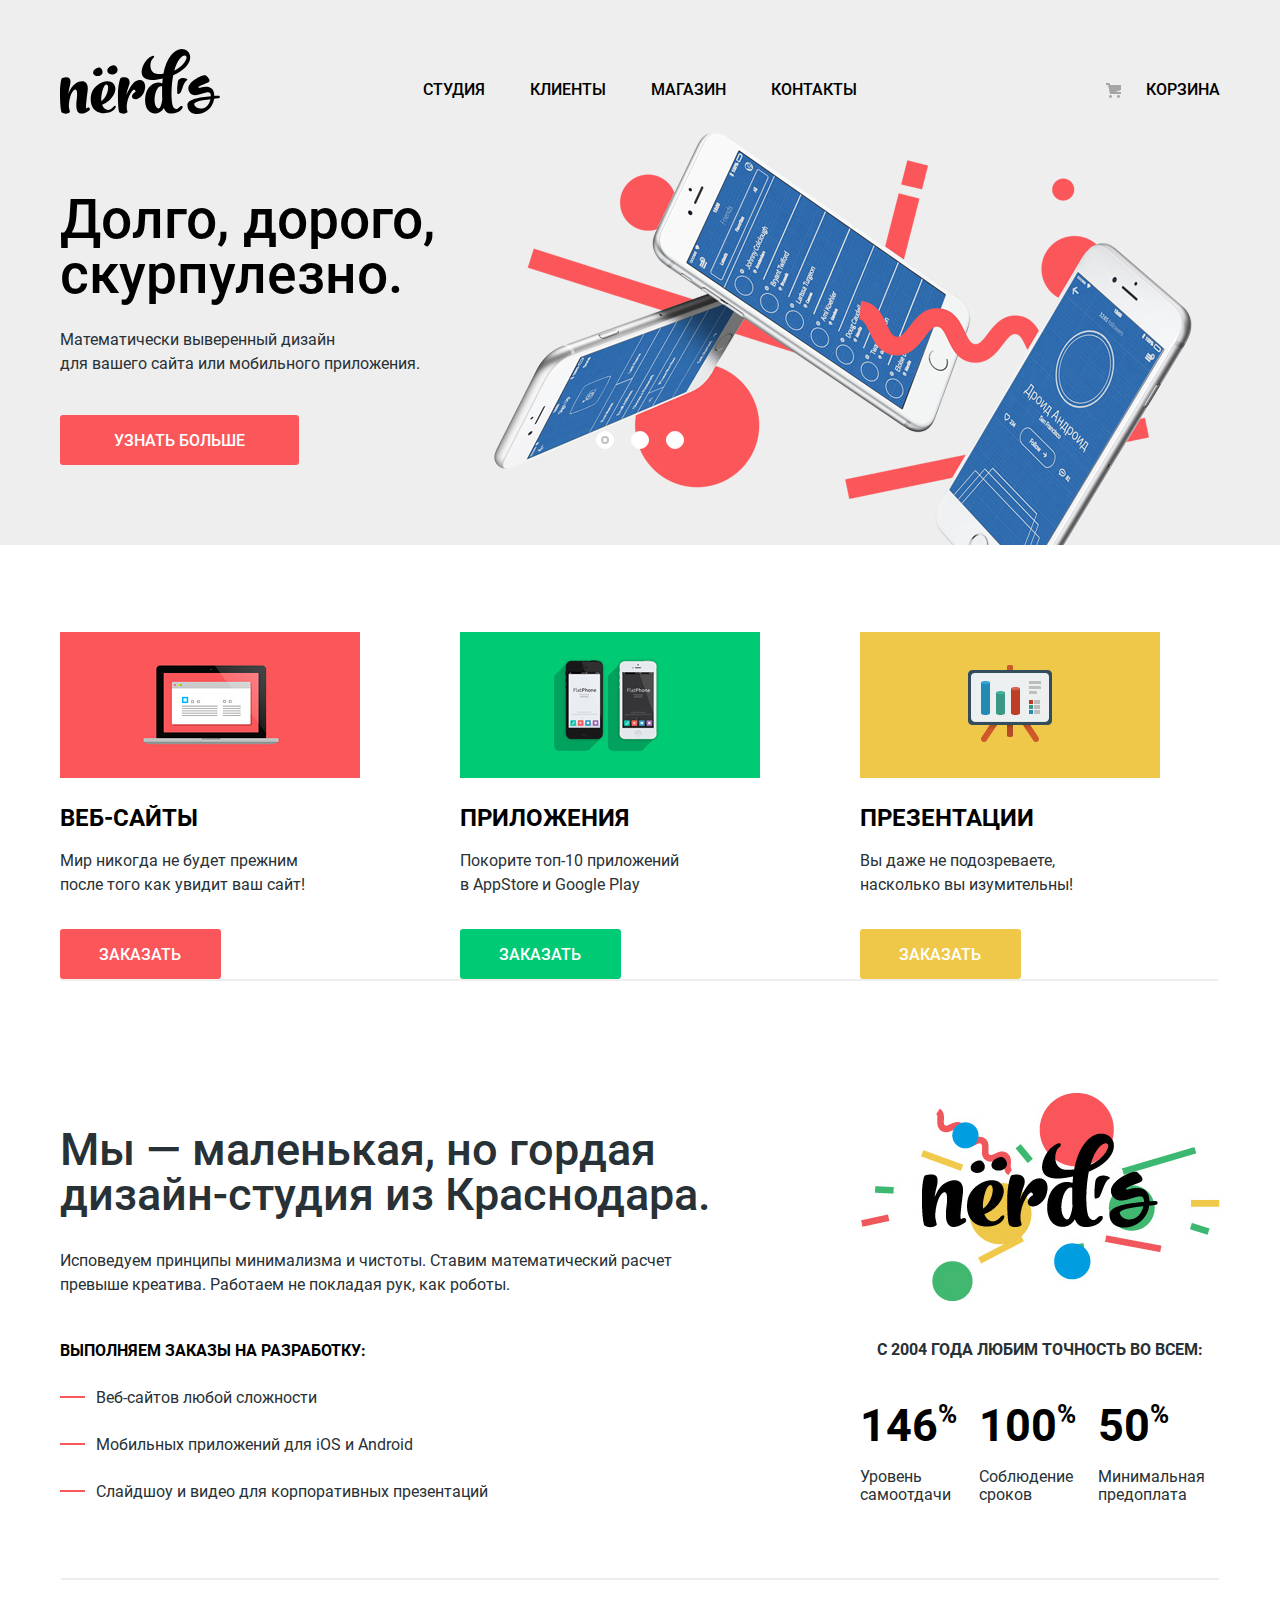
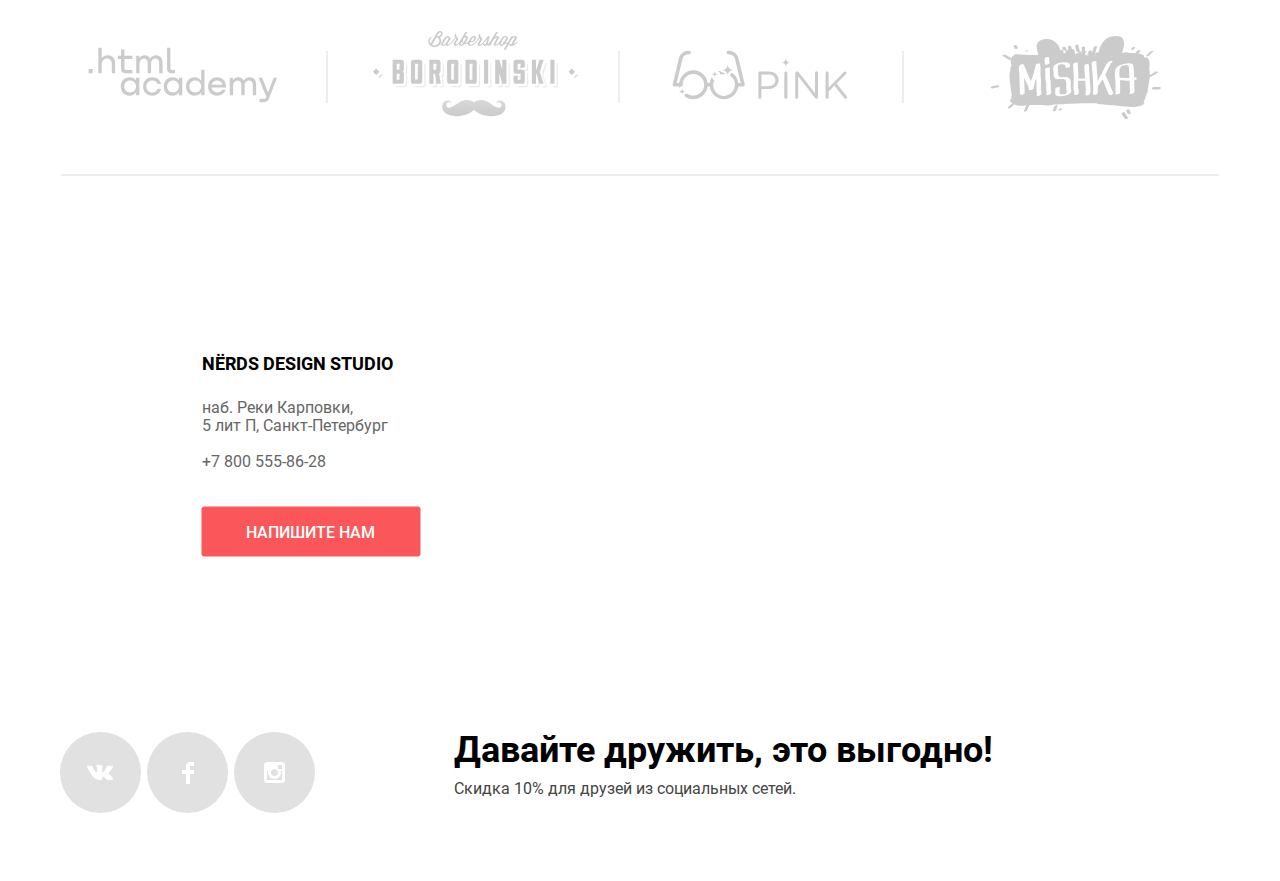
==== index.html @ 2c0a4919 "Use minifed css and script" ====
<!DOCTYPE html>
<html class="page" lang="ru">
  <head>
    <meta charset="utf-8">
    <title>HTML Academy: Нёрдс</title>
    <link rel="icon" href="favicon.ico">
    <link rel="icon" href="favicon/icon.svg" type="image/svg+xml">
    <link rel="apple-touch-icon" href="favicon/180.png">
    <link rel="manifest" href="manifest.webmanifest">
    <link href="css/normalize.css" rel="stylesheet">
    <link href="css/style.min.css" rel="stylesheet">
    <!-- <link href="css/style.css" rel="stylesheet"> -->
    <!-- <link href="css/outline.css" rel="stylesheet"> -->
  </head>
<body class="page-body">
  <header class="main-header">
    <div class="container">
      <nav class="main-navigation">
        <a class="main-header-logo">
          <img src="img/nerds-logo.svg" width="160" height="65" alt="Логотип Nerd's">
        </a>
        <ul class="site-navigation">
          <li>
            <a class="link site-navigation-link" aria-current="page">Студия</a>
          </li>
          <li>
            <a class="link site-navigation-link" href="#nowhere">Клиенты</a>
          </li>
          <li>
            <a class="link site-navigation-link" href="catalog.html">Магазин</a>
          </li>
          <li>
            <a class="link site-navigation-link" href="#nowhere">Контакты</a>
          </li>
        </ul>
        <div class="cart">
          <a class="link cart-link" href="#nowhere">Корзина</a>
        </div>
      </nav>
    </div>
  </header>
  <main>
    <div>
      <h1 class="visually-hidden">Студия дизайна Nerd's</h1>
      <div class="background-for-section">
        <section class="advantages container">
          <h2 class="visually-hidden">Преимущества</h2>
          <div class="slider-controls">
            <button type="button" class="slider-button slider-button_current" aria-label="Первый слайд"></button>
            <button type="button" class="slider-button" aria-label="Второй слайд"></button>
            <button type="button" class="slider-button" aria-label="Третий слайд"></button>
          </div>
          <ul class="advantages-list">
            <li class="advantage-item advantage-item_slide advantage-item_slide_current advantage-item_1">
              <p class="slogan">Долго, дорого, скурпулезно.</p>
              <p class="slogan-add">Математически выверенный дизайн<br>
                для вашего сайта или мобильного приложения.</p>
              <a class="link button button-slogan" href="#nowhere">Узнать больше</a>
            </li>
            <li class="advantage-item advantage-item_slide advantage-item_2">
              <p class="slogan">Любим математику как никто другой</p>
              <p class="slogan-add">Никакого креатива, только математические формулы для расчета идеальных пропорций</p>
              <a class="link button" href="#nowhere">Узнать больше</a>
            </li>
            <li class="advantage-item advantage-item_slide advantage-item_3">
              <p class="slogan">Только ночь,<br>
                только хардкор</p>
              <p class="slogan-add">Работать днем, как все? Мы против этого.<br>
                Ближе к полуночи работа только начинается.</p>
              <a class="link button" href="#nowhere">Узнать больше</a>
            </li>
          </ul>
        </section>
      </div>
      <div class="container">
        <section class="services">
          <h2 class="visually-hidden">Услуги</h2>
          <ul class="services-list">
            <li class="service-item service-item_1">
              <h3 class="service-list_header">Веб-сайты</h3>
              <p class="service-list_text">Мир никогда не будет прежним<br>
                после того как увидит ваш сайт!</p>
              <a class="link button" href="#nowhere">Заказать</a>
            </li>
            <li class="service-item service-item_2">
              <h3 class="service-list_header">Приложения</h3>
              <p class="service-list_text">Покорите топ-10 приложений<br>
                в AppStore и Google Play</p>
              <a class="link button button-center" href="#nowhere">Заказать</a>
            </li>
            <li class="service-item service-item_3">
              <h3 class="service-list_header">Презентации</h3>
              <p class="service-list_text">Вы даже не подозреваете,<br>
                насколько вы изумительны!</p>
              <a class="link button button-right" href="#nowhere">Заказать</a>
            </li>
          </ul>
        </section>
      </div>
      <div class="container">
        <section class="about">
          <div>
            <h2 class="visually-hidden">О нас</h2>
            <p class="about-title">Мы — маленькая, но гордая<br>
              дизайн-студия из Краснодара.</p>
            <p class="about-text">Исповедуем принципы минимализма и чистоты. Ставим математический расчет превыше креатива. Работаем не покладая рук, как роботы.</p>
            <h3 class="about_header">Выполняем заказы на разработку:</h3>
            <ul class="orders-list">
              <li class="orders-item">Веб-сайтов любой сложности</li>
              <li class="orders-item">Мобильных приложений для iOS и Android</li>
              <li class="orders-item">Слайдшоу и видео для корпоративных презентаций</li>
            </ul>
          </div>
          <div class="about_stat">
            <h3 class="about_stat_header">С 2004 года Любим точность во всем:</h3>
            <img class="about_img" src="img/nerds-illustration.png" width="360" height="208" alt="Логотип Nerd's с феерверком">
            <dl class="about-list">
              <dt class="about-term">Уровень самоотдачи</dt>
              <dd class="about-definition"><span class="about-list_number">146</span><span class="about-list_percent">%</span></dd>

              <dt class="about-term">Соблюдение сроков</dt>
              <dd class="about-definition"><span class="about-list_number">100</span><span class="about-list_percent">%</span></dd>

              <dt class="about-term">Минимальная предоплата</dt>
              <dd class="about-definition"><span class="about-list_number">50</span><span class="about-list_percent">%</span></dd>
            </dl>
          </div>
        </section>
      </div>
      <div class="container">
        <section class="clients">
          <h2 class="visually-hidden">Клиенты</h2>
          <ul class="clients-list">
            <li class="client-item">
              <a class="client-item_link" href="https://htmlacademy.ru/intensive/htmlcss" target="_blank">
                <img src="img/logo-htmlacademy.svg" width="199" height="57" alt="Логотип html academy">
              </a>
            </li>
            <li class="client-item">
              <a class="client-item_link" href="#nowhere">
                <img src="img/logo-borodinski.svg" width="209" height="90" alt="Логотип borodinski">
              </a>
            </li>
            <li class="client-item">
              <a class="client-item_link" href="#nowhere">
                <img src="img/logo-pink.svg" width="185" height="52" alt="Логотип pink">
              </a>
            </li>
            <li class="client-item">
              <a class="client-item_link" href="#nowhere">
                <img src="img/logo-mishka.svg" width="173" height="84" alt="Логотип mishka">
              </a>
            </li>
          </ul>
        </section>
      </div>
      <div>
        <section class="contacts">
          <div class="container">
            <h2 class="visually-hidden">Контакты</h2>
            <div class="contacts_small-block">
              <p class="contacts-title">NЁRDS DESIGN STUDIO</p>
              <p class="address">наб. Реки Карповки,<br>
              5 лит П, Санкт-Петербург</p>
              <a class="link contacts-phone" href="tel:+78005558628">+7 800 555-86-28</a>
              <a class="link button button-write_us" href="#nowhere" hidden>Напишите нам</a>
            </div>
          </div>
          <section class="write_us">
            <div class="modal-container">
              <h2 class="write_us-title">Напишите нам</h2>
              <form class="write_us-form" action="https://echo.htmlacademy.ru" method="post">
                <p class="name-input">
                  <label class="write_us-input_label write_us-input_label_name" for="name-field">Ваше имя:</label>
                  <input class="write_us-input write_us-input_name" id="name-field" type="text" name="name" placeholder="Имя Фамилия">
                </p>
                <p class="email-input">
                  <label class="write_us-input_label write_us-input_label_email" for="email-field">Ваш email:</label>
                  <input class="write_us-input write_us-input_email" id="email-field" type="email" name="email" placeholder="email@example.com">
                </p>
                <p class="comment-input">
                  <label class="write_us-input_label write_us-input_label_textarea" for="comment-field">Текст письма:</label>
                  <textarea class="write_us-textarea write_us-input_textarea" name="comment" id="comment-field" rows="4" placeholder="В свободной форме"></textarea>
                </p>
                <button class="button button-modal" type="submit">Отправить</button>
              </form>
              <button class="modal-close" type="button" aria-label="Закрыть"></button>
          </div>
          </section>
          <iframe class="map-iframe" src="https://www.google.com/maps/embed?pb=!1m18!1m12!1m3!1d1996.8178647588732!2d30.315192316191222!3d59.96834466666378!2m3!1f0!2f0!3f0!3m2!1i1024!2i768!4f13.1!3m3!1m2!1s0x4696315bc4e8ce61%3A0xe703c377f3424272!2sStudio%20212!5e0!3m2!1sru!2sru!4v1625604096557!5m2!1sru!2sru" style="border:0;" allowfullscreen="" loading="lazy" title="наб. Реки Карповки, 5 лит П, Санкт-Петербург"></iframe>
          <noscript>
            <img class="map" src="img/map.png" width="1440" height="415" alt="наб. Реки Карповки, 5 лит П, Санкт-Петербург">
          </noscript>
        </section>
      </div>
    </div>
  </main>
  <footer class="main-footer">
    <div class="container container-footer">
      <section class="footer-social">
        <h2 class="visually-hidden">Социальные сети</h2>
        <ul class="social-list">
          <li class="social-item">
            <a class="social-button" href="#nowhere">
              <span class="visually-hidden">Вконтакте</span>
              <svg width="27" height="15" viewBox="0 0 27 15" fill="none" xmlns="http://www.w3.org/2000/svg">
                <path d="M16.138 11.51C17.094 11.201 18.318 13.55 19.621 14.449C20.599 15.13 21.348 14.983 21.348 14.983L24.821 14.933C24.821 14.933 26.636 14.821 25.778 13.379C25.707 13.259 25.275 12.31 23.193 10.357C21.016 8.31404 21.311 8.64504 23.932 5.11304C25.529 2.96004 26.168 1.64504 25.968 1.08504C25.776 0.546037 24.603 0.686037 24.603 0.686037L20.69 0.713037C20.309 0.714037 19.986 0.832037 19.839 1.22804C19.836 1.23204 19.218 2.89404 18.394 4.30704C16.653 7.29604 15.958 7.45504 15.67 7.26804C15.009 6.83504 15.176 5.53104 15.176 4.60404C15.176 1.70704 15.608 0.499037 14.33 0.187037C13.903 0.0830374 13.591 0.0150374 12.502 0.00503741C11.11 -0.0159626 9.92797 0.00503743 9.25797 0.334037C8.81297 0.557037 8.47197 1.04604 8.67897 1.07404C8.93897 1.10904 9.52197 1.23404 9.83397 1.66004C10.235 2.21204 10.223 3.44904 10.223 3.44904C10.223 3.44904 10.452 6.86004 9.68297 7.28304C9.15497 7.57304 8.43297 6.98104 6.87997 4.26704C6.08697 2.87904 5.48797 1.34504 5.48797 1.34504C5.48797 1.34504 5.37197 1.06004 5.16197 0.904037C4.91197 0.719037 4.56197 0.660037 4.56197 0.660037L0.84797 0.684037C0.84797 0.684037 0.28997 0.700037 0.0849697 0.946037C-0.0970303 1.16404 0.0699697 1.61404 0.0699697 1.61404C0.0699697 1.61404 2.97897 8.49504 6.27297 11.961C9.29297 15.143 12.725 14.932 12.725 14.932H14.28C14.28 14.932 14.749 14.878 14.989 14.62C15.213 14.38 15.203 13.929 15.203 13.929C15.203 13.929 15.172 11.82 16.138 11.51Z" fill="white"/>
                </svg>
            </a>
          </li>
          <li class="social-item">
            <a class="social-button" href="#nowhere">
              <span class="visually-hidden">Facebook</span>
              <svg width="12" height="22" viewBox="0 0 12 22" fill="none" xmlns="http://www.w3.org/2000/svg">
                <path d="M12 4V0H8C5.79086 0 4 1.79086 4 4V8H0V12H4V22H8V12H12V8H8V4H12Z" fill="white"/>
                </svg>
            </a>
          </li>
          <li class="social-item">
            <a class="social-button" href="#nowhere">
              <span class="visually-hidden">Instagram</span>
              <svg width="21" height="21" viewBox="0 0 21 21" fill="none" xmlns="http://www.w3.org/2000/svg">
                <path fill-rule="evenodd" clip-rule="evenodd" d="M3 0H18C19.65 0 21 1.35 21 3V18C21 19.65 19.65 21 18 21H3C1.35 21 0 19.65 0 18V3C0 1.35 1.35 0 3 0ZM14 10.5C14 8.57 12.43 7 10.5 7C8.57 7 7 8.57 7 10.5C7 12.43 8.57 14 10.5 14C12.43 14 14 12.43 14 10.5ZM3 18V9H4.181C4.0626 9.49127 4.00186 9.99467 4 10.5C4 14.0899 6.91015 17 10.5 17C14.0899 17 17 14.0899 17 10.5C16.9986 9.99464 16.9379 9.49118 16.819 9H18V18H3ZM14 7H18V3H14V7Z" fill="white"/>
                </svg>
            </a>
          </li>
        </ul>
      </section>
      <div>
        <p class="footer-title">Давайте дружить, это выгодно!</p>
        <p class="footer-text">Скидка 10% для друзей из социальных сетей.</p>
      </div>
    </div>
  </footer>
  <script src="script/modal.min.js"></script>
</body>
</html>
---- css/style.min.css ----
@keyframes bounce{0%{transform:translateY(-2000px)}70%{transform:translateY(30px)}90%{transform:translateY(-10px)}to{transform:translateY(0)}}@keyframes shake{0%,to{transform:translateX(0)}10%,30%,50%,70%,90%{transform:translateX(-10px)}20%,40%,60%,80%{transform:translateX(10px)}}@font-face{font-family:"Roboto";font-weight:400;font-style:normal;font-display:swap;src:url(../fonts/roboto.woff2) format("woff2"),url(../fonts/roboto.woff) format("woff")}@font-face{font-family:"Roboto";font-weight:500;font-style:normal;font-display:swap;src:url(../fonts/robotomedium.woff2) format("woff2"),url(../fonts/robotomedium.woff) format("woff")}@font-face{font-family:"Roboto";font-weight:700;font-style:normal;font-display:swap;src:url(../fonts/robotobold.woff2) format("woff2"),url(../fonts/robotobold.woff) format("woff")}:root{--basic-black:#000000;--basic-black-opacity-30:rgba(0, 0, 0, 0.3);--basic-white:#ffffff;--basic-light:#eeeeee;--basic-icon:#a6a6a6;--basic-text:#283136;--basic-text-opacity-30:rgba(40, 49, 54, 0.3);--special-text:#444444;--special-text-opacity-50:rgba(4, 4, 4, 0.5);--border-modal:#d7dcde;--checkbox:#4d4d4d;--filter-special:#ababab;--border-modal-hover:#b4b9bb;--address-text:#666666;--button:#fb565a;--button-hover:#e74246;--button-active:#d7373b;--button-text-active:rgba(255, 255, 255, 0.3);--button-shadow:rgba(0, 1, 1, 0.1);--button-center:#00ca74;--button-center-hover:#00bc6c;--button-center-active:#00aa62;--button-right:#efc849;--button-right-hover:#eab534;--button-right-active:#e5a722;--button-filter-hover:#dfdfdf;--button-filter-active:#d5d5d5;--border-button-numbers:#dbdbdb;--range-control-shadow:#cfcfcf;--sorting-item:rgba(166, 166, 166, 0.2);--sorting-item-active:#231f20;--catalog-item-background:#f2f2f2;--social-button:#e1e1e1;--social-button-hover:#e74246;--social-button-active:#d7373b}.page-body,img{margin:0;padding:0}.page-body{min-width:1160px;font-family:"Roboto","Arial",sans-serif;font-size:16px;line-height:24px;font-weight:400;color:var(--basic-text);min-height:100%;display:grid;grid-template-rows:min-content 1fr min-content}img{max-width:100%;height:auto}.link{text-decoration:none}.visually-hidden{position:absolute;width:1px;height:1px;margin:-1px;border:0;padding:0;white-space:nowrap;clip-path:inset(100%);clip:rect(0 0 0 0);overflow:hidden}.page{height:100%}.container{width:1160px;margin:0 auto}.background-for-section{background-color:var(--basic-light)}.button{display:inline-block;font:inherit;font-weight:500;font-size:16px;line-height:18px;text-align:center;color:var(--basic-white);vertical-align:middle;text-transform:uppercase;background-color:var(--button);border:0;padding:17px 40px 15px 39px;border-radius:3px}.button:hover{background-color:var(--button-hover)}.button:active{color:var(--button-text-active);background-color:var(--button-active);box-shadow:inset 0 3px 0 var(--button-shadow)}.button-center{background-color:var(--button-center)}.button-center:hover{background-color:var(--button-center-hover)}.button-center:active{background-color:var(--button-center-active)}.button-right{background-color:var(--button-right)}.button-right:hover{background-color:var(--button-right-hover)}.button-right:active{background-color:var(--button-right-active)}.advantages,.main-header{background-color:var(--basic-light)}.advantages{margin-bottom:87px}.advantages-list{position:relative}.advantage-item_slide{display:none}.advantage-item_slide_current{display:block}.slider-controls{display:flex;width:88px;height:18px;position:absolute;margin-top:317px;left:50%;transform:translateX(-50%);justify-content:space-between;z-index:20}.slider-button{border-radius:50%;border:1px solid var(--basic-white);background-color:var(--basic-white);background-position:center;background-repeat:no-repeat;width:18px;height:18px}.slider-button_current{background-image:url(../img/icons/slider-current.svg)}.main-navigation{font-weight:500;text-transform:uppercase;margin-top:53px;display:grid;grid-template-columns:max-content 1fr min-content}.main-header-logo{margin-top:-5px;margin-right:180px}.site-navigation{display:flex;flex-wrap:wrap;list-style:none;padding:0;margin:0}.site-navigation-link{display:block;padding:25px 22px 25px 23px;color:var(--basic-black)}.site-navigation-link[aria-current=page]{text-decoration:underline var(--button);text-underline-offset:22px;text-decoration-thickness:2px;pointer-events:none}.cart{display:flex;flex-wrap:wrap}.cart-link::before,.services::after{content:"";width:15px;height:15px;background-image:url(/img/icons/cart-icon.svg);background-repeat:no-repeat;background-position:0 0}.cart-link{display:flex;gap:25px;align-items:center;padding:25px 0 25px 20px;color:var(--basic-black)}.cart-link:hover,.site-navigation-link:hover{color:var(--button)}.cart-link:active,.site-navigation-link:active{color:var(--basic-black-opacity-30)}.advantages-list{list-style:none;padding:0;margin:0}.advantage-item{min-height:431px;background-repeat:no-repeat;background-size:760px 431px;background-position:right top}.advantage-item_1{background-image:url(../img/nerds-index-slide1.png)}.advantage-item_2{background-image:url(../img/nerds-index-slide2.png)}.advantage-item_3{background-image:url(../img/nerds-index-slide3.png)}.slogan{color:var(--basic-black);font-size:55px;line-height:55px;font-weight:500;width:538px;height:111px;padding:78px 0 0;margin:-13px 0 25px}.button-slogan{padding:17px 54px 15px}.slogan-add{width:416px;height:49px;margin-bottom:38px}.services{margin-bottom:80px;display:grid}.services::after{width:1158px;height:2px;background-image:url(../img/icons/horisontal-line.svg)}.services-list{list-style:none;display:grid;grid-template-columns:repeat(3,300px);grid-gap:100px;padding:0;margin:0}.service-item{min-height:347px;background-repeat:no-repeat;background-size:300px 146px;background-position:top}.service-item_1::before,.service-item_2::before,.service-item_3::before{content:"";display:block;background-image:url(../img/illustration-1.jpg);background-size:300px 146px;width:300px;height:146px;margin-bottom:25px}.service-item_2::before,.service-item_3::before{background-image:url(../img/illustration-2.jpg)}.service-item_3::before{background-image:url(../img/illustration-3.jpg)}.service-list_header{color:var(--basic-black);font-size:24px;line-height:30px;font-weight:700;text-transform:uppercase;padding:0;margin:0 0 16px}.service-list_text{padding:0;margin:0 0 32px}.about{display:grid;grid-template-columns:2fr 360px;column-gap:149px;margin-bottom:74px}.about-title{font-size:45px;line-height:45px;font-weight:500;margin:0 0 32px;padding:66px 0 0}.about-text{padding:0;margin:0 0 42px}.about_header{color:var(--basic-black);font-weight:700;text-transform:uppercase;font-size:16px;line-height:24px;padding:0;margin:0 0 23px}.orders-list{list-style:none;margin:0;padding:0}.orders-item:not(:last-child){margin-bottom:23px}.orders-item::before{content:"";display:inline-block;vertical-align:middle;width:25px;height:2px;background:var(--button);margin-right:11px;margin-bottom:4px}.about_stat{display:grid}.about_img{order:-1;margin-top:32px;width:360px;height:208px}.about_stat_header{font-size:16px;line-height:24px;margin:0;padding:37px 0 31px;text-align:center;display:flex;justify-content:center;flex-direction:column;text-transform:uppercase}.about-term{font-size:16px;line-height:18px}.about-definition{margin:0;padding:0;grid-row:1/-1}.about-list{display:grid;grid-template-columns:1fr 1fr;grid-row-gap:10px;grid-column-gap:22px;padding:0;margin:0}.about-list_number,.about-list_percent{color:var(--basic-black);font-size:45px;line-height:64px;font-weight:700}.about-list_percent{font-size:26px;line-height:40px;vertical-align:top}.clients{min-height:184px;margin-bottom:66px}.clients-list{list-style:none;text-align:center;place-items:center;height:100%;display:grid;grid-template-columns:repeat(4,1fr);grid-row-gap:46px;padding:0;margin:auto}.clients-list::after,.clients-list::before{grid-area:1/1/2/5;width:1158px;height:2px;content:"";background-image:url(../img/icons/horisontal-line.svg);background-repeat:no-repeat;background-position:0 0}.clients-list::after{grid-area:3/1/4/5;background-repeat:repeat (3,1 0)}.client-item{width:290px;display:flex;align-items:center;justify-content:space-around}.client-item_link{opacity:.2}.client-item_link:hover{opacity:1}.client-item_link:active{opacity:.1}.client-item::after{opacity:1;width:2px;height:52px;content:"";background-image:url(../img/icons/vertical-line.svg);background-repeat:no-repeat;background-position:0 0}.client-item:last-child::after{display:none}.contacts{grid-column:1/-1;position:relative}.map{position:absolute;left:50%;top:50%;transform:translate(-50%,-50%);z-index:-1}.map-iframe{width:100%;height:415px}.contacts_small-block{background-color:var(--basic-white);display:flex;flex-wrap:wrap;flex-direction:column;width:219px;height:208px;position:absolute;left:24%;top:50%;transform:translate(-50%,-50%);padding:49px 39px 50px 47px;z-index:2}.contacts-title{color:var(--basic-black);font-size:18px;line-height:30px;font-weight:800;padding:0;margin:0 0 20px}.address{color:var(--address-text);padding:0;font-size:16px;line-height:18px;margin:0 0 15px}.contacts-phone{color:var(--address-text);margin-bottom:33px}.modal-container{margin-left:100px;margin-right:100px;margin-top:65px}.write_us{width:960px;height:590px;position:fixed;margin:auto;top:0;right:0;bottom:0;left:0;background-color:var(--basic-white);box-shadow:0 20px 40px rgba(0,0,0,.4);display:none;z-index:10}.write_us-show{display:block;animation:bounce .6s}.write_us-error{animation:shake .6s}.write_us-form{display:grid;grid-template-columns:repeat(2,360px);grid-template-rows:repeat(7,min-content);column-gap:40px;row-gap:9px}.write_us-title{font-size:45px;line-height:53px}.write_us label,.write_us-title{color:var(--basic-black);font-weight:700}.write_us-input,.write_us-textarea{color:var(--special-text-opacity-50);background-color:var(--basic-white);font:inherit;font-size:16px;line-height:18px;border:2px solid var(--border-modal);border-radius:3px;padding:16px 14px 16px 16px}.write_us-input:hover,.write_us-textarea:hover{border-color:var(--border-modal-hover)}.write_us-input:focus,.write_us-textarea:focus{outline:0;color:var(--special-text);border-color:var(--basic-black)}.write_us-input:invalid,.write_us-textarea:invalid{outline:0;color:var(--button-hover);border-color:var(--button-hover)}.write_us-input_label_name{grid-area:1/1/2/2}.write_us-input_name{grid-area:2/1/3/2;margin-bottom:25px}.name-input{padding:0;margin:0;display:contents}.write_us-input_label_email{grid-area:1/2/2/3}.write_us-input_email{grid-area:2/2/3/3;margin-bottom:25px}.email-input{padding:0;margin:0;display:contents}.write_us-input_label_textarea{grid-area:3/1/4/3}.write_us-input_textarea{grid-area:4/1/5/3;margin-bottom:38px}.comment-input{padding:0;margin:0;display:contents}.button-modal{width:259px;grid-area:5/1/6/2}.modal-close{position:absolute;top:80px;right:90px;width:21px;height:21px;background-image:url(../img/icons/close-cross.svg);background-repeat:no-repeat;border:0;opacity:.3;background-color:var(--basic-white);cursor:pointer}.modal-close:hover{opacity:1}.modal-close:focus{opacity:1}.modal-close:active{opacity:.1}.main-footer{color:var(--special-text);font-size:16px;line-height:22px}.footer-title{color:var(--basic-black);font-size:36px;line-height:36px;font-weight:700;margin:0;padding:0 0 10px}.footer-text{margin:0}.container-footer{display:grid;grid-template-columns:1fr 3fr;column-gap:139px;margin-top:68px;margin-bottom:68px}.social-list{list-style:none;padding:0;margin:0;display:flex;flex-wrap:wrap;justify-content:space-between}.social-button{display:flex;align-items:center;justify-content:center;background-color:var(--social-button);width:81px;height:81px;border-radius:50%}.social-button:hover{background-color:var(--social-button-hover)}.social-button:active{background-color:var(--social-button-active);box-shadow:inset 0 3px 0 var(--button-shadow)}.social-button:active path{fill:var(--button-text-active)}.container-catalog{display:grid;grid-template-columns:260px 1fr;column-gap:140px;align-content:start;margin-bottom:60px}.page-title{color:var(--basic-black);font-size:55px;line-height:55px;font-weight:500;background-color:var(--basic-light);text-align:center;padding:66px 0 108px;margin:0 0 55px;grid-column:1/-1}.filter_legend{color:var(--basic-black);font-size:18px;line-height:30px;font-weight:700;text-transform:uppercase}.fieldset{border:0;margin:0;padding:0}.price_fieldset{margin-bottom:54px}.price_filter_legend{margin-bottom:48px}.layout_fieldset{margin-bottom:45px}.layout_filter_legend{margin-bottom:15px}.features_fieldset{margin-bottom:50px}.features_filter_legend{margin-bottom:16px}.range-filter{width:260px}.range-controls{position:relative;height:39px;margin-bottom:14px;padding-top:39px;padding-right:22px;padding-left:22px;background-color:var(--basic-light);border-radius:5px}.range-controls .scale{height:2px;background:var(--border-modal)}.range-controls .bar{width:70%;height:2px;background:var(--button-center)}.range-controls .toggle{position:absolute;top:31px;left:0;width:4px;height:4px;padding:0;border:8px solid var(--basic-white);background-color:var(--filter-special);border-radius:50%;box-shadow:0 2px 1px 0 var(--range-control-shadow);cursor:pointer}.range-controls .toggle-min{left:18px}.range-controls .toggle-max{left:160px}.range-from,.range-to{font-size:16px;line-height:22px;text-transform:uppercase}.price-controls{display:flex;justify-content:space-between}.price-controls input{width:60px;padding:10px;margin-left:10px;text-align:center;color:var(--basic-text);border:0;border-radius:5px;background:var(--basic-light);font-family:inherit;font-size:inherit}.price-controls input[type=number]:not(:hover):not(:focus){appearance:textfield}.filter-list{font-size:16px;line-height:20px;list-style:none;margin:0;padding:0}.filter-item{margin-bottom:14px}.filter-item:last-child{margin-bottom:0}.filter-checkbox{margin-bottom:16px}.filter-item label{display:flex;align-items:center;gap:11px;cursor:pointer;user-select:none}.filter-input-radio+label::before{content:"";width:25px;height:25px;background-image:url(../img/icons/radio-off.svg);background-repeat:no-repeat;background-position:0 0;opacity:.4}.filter-input-radio:checked+label::before{content:"";width:25px;height:25px;background-image:url(../img/icons/radio-on.svg);background-repeat:no-repeat;background-position:0 0;opacity:.4}.filter-input-checkbox+label::before{content:"";width:25px;height:23px;background-image:url(../img/icons/checkbox-off.svg);background-repeat:no-repeat;background-position:0 0;opacity:.4}.filter-input-checkbox:checked+label::before{content:"";width:25px;height:23px;background-image:url(../img/icons/checkbox-on.svg);background-repeat:no-repeat;background-position:0 0;opacity:.4}.filter-input-checkbox+label:hover::before,.filter-input-checkbox:checked+label:hover::before,.filter-input-radio+label:hover::before,.filter-input-radio:checked+label:hover::before{opacity:1}.filter-input-checkbox:disabled+label,.filter-input-radio:disabled+label{color:var(--basic-text-opacity-30)}.filter-input-checkbox:checked:disabled+label::before,.filter-input-checkbox:disabled+label::before,.filter-input-radio:checked:disabled+label::before,.filter-input-radio:disabled+label::before{opacity:.1}.sort{display:flex;justify-content:space-between;align-items:center;margin-bottom:48px}.sort-title{color:var(--basic-black);font-size:18px;line-height:30px;font-weight:700;text-transform:uppercase;padding:0;margin:0 229px 0 0}.sort-list{list-style:none;display:flex;justify-content:space-around;margin:0;padding:0;gap:20px}.sorting-item-link{display:block;padding:5px;color:var(--basic-black);font-size:14px;line-height:18px;text-transform:uppercase;opacity:.3}.sorting-item-link:hover{opacity:.6}.catalog-item:hover::before,.sorting-item-link:active{opacity:1}.sort-order{display:flex;justify-content:space-between;width:40px}.sorting-item-button path{fill:var(--sorting-item)}.sorting-item-button:hover path{fill:var(--basic-icon)}.sorting-item-button:active path,.sorting-item-button_active path{fill:var(--sorting-item-active)}.catalog-list{list-style:none;display:grid;padding:0;grid-template-columns:1fr 1fr;column-gap:40px;row-gap:30px;margin:0 0 54px}.catalog-item{width:360px;display:grid;grid-template-rows:repeat(3,min-content)}.catalog-item::before{content:"";width:360px;height:40px;background-image:url(../img/icons/browser.svg);opacity:.12}.catalog-item_title{font-size:18px;line-height:30px;font-weight:700;text-align:center;vertical-align:middle;text-transform:uppercase;padding:0;margin:0 0 12px}.catalog-item_title_link{color:var(--basic-black)}.catalog-item_title_link:hover{color:var(--button)}.catalog-item_title_link:active{color:var(--basic-black-opacity-30)}.catalog-item_text{color:var(--address-text);font-size:16px;line-height:18px;text-align:center;vertical-align:middle;padding:0;margin:0 0 32px}.catalog-item_img{grid-area:2/1/4/2;width:360px;height:580px;background-color:var(--catalog-item-background);border:1px solid rgba(0,0,0,.1);box-sizing:border-box;border-radius:0 0 5px 5px}.catalog-item_modal{grid-area:3/1/4/2;display:flex;flex-direction:column;align-items:center;background-color:var(--basic-light);min-height:161px;padding:26px 53px 44px 52px;border-radius:0 0 5px 5px;max-width:360px}.catalog-item:hover{filter:drop-shadow(0 6px 15px rgba(0,0,0,.25))}.catalog-item:hover .catalog-item_img{border:0}.catalog-item:focus-within .catalog-item_modal,.catalog-item:hover .catalog-item_modal{z-index:1}.pagintaion-list{list-style:none;display:flex;flex-wrap:wrap;gap:11px;margin:0;padding:0}.button-filter{color:var(--basic-black);background-color:var(--basic-light)}.button-filter:hover{background-color:var(--button-filter-hover)}.button-filter:active{color:var(--basic-black-opacity-30);background-color:var(--button-filter-active)}.button-form{padding:17px 89px 15px 88px}.button-catalog{display:flex;justify-content:center;width:56px;padding:17px 72px 15px}.button-catalog:active{color:var(--basic-white)}.button-numbers{padding:17px 20px 15px}.button-number_current{background-color:var(--basic-white);border:3px solid;border-radius:3px;border-color:var(--border-button-numbers);padding:14px 17px 12px}.button-next{padding:17px 77px 15px 78px}
---- css/style.css ----
@font-face {
  font-family: "Roboto";
  font-weight: 400;
  font-style: normal;
  font-display: swap;
  src:
    url("../fonts/roboto.woff2") format("woff2"),
    url("../fonts/roboto.woff") format("woff");
}

@font-face {
  font-family: "Roboto";
  font-weight: 500;
  font-style: normal;
  font-display: swap;
  src:
    url("../fonts/robotomedium.woff2") format("woff2"),
    url("../fonts/robotomedium.woff") format("woff");
}

@font-face {
  font-family: "Roboto";
  font-weight: 700;
  font-style: normal;
  font-display: swap;
  src:
    url("../fonts/robotobold.woff2") format("woff2"),
    url("../fonts/robotobold.woff") format("woff");
}

/* todo: need to recheck */

:root {
  --basic-black: #000000;
  --basic-black-opacity-30: rgba(0, 0, 0, 0.3);
  --basic-white: #ffffff;
  --basic-light: #eeeeee;
  --basic-icon: #a6a6a6;
  --basic-text: #283136;
  --basic-text-opacity-30: rgba(40, 49, 54, 0.3);
  --special-text: #444444; /* footer & placeholder */
  --special-text-opacity-50: rgba(4, 4, 4, 0.5);
  --border-modal: #d7dcde;
  --checkbox: #4d4d4d;
  --filter-special: #ababab; /* border active & range inside */
  --border-modal-hover: #b4b9bb;
  --address-text: #666666;

  --button: #fb565a;
  --button-hover: #e74246;
  --button-active: #d7373b;
  --button-text-active: rgba(255, 255, 255, 0.3);
  --button-shadow: rgba(0, 1, 1, 0.1);

  --button-center: #00ca74; /* range color tooxr */
  --button-center-hover: #00bc6c;
  --button-center-active: #00aa62;

  --button-right: #efc849;
  --button-right-hover: #eab534;
  --button-right-active: #e5a722;

  --button-filter-hover: #dfdfdf;
  --button-filter-active: #d5d5d5;
  --border-button-numbers: #dbdbdb;
  --range-control-shadow: #cfcfcf;

  --sorting-item: rgba(166, 166, 166, 0.2);
  --sorting-item-active: #231f20;

  --catalog-item-background: #f2f2f2;

  --social-button: #e1e1e1;
  --social-button-hover: #e74246;
  --social-button-active: #d7373b;
}

.page-body {
  min-width: 1160px;
  margin: 0;
  padding: 0;
  font-family: "Roboto", "Arial", sans-serif;
  font-size: 16px;
  line-height: 24px;
  font-weight: 400;
  color: var(--basic-text);

  min-height: 100%;
  display: grid;
  grid-template-rows: min-content 1fr min-content;
}

img {
  max-width: 100%;
  height: auto;
  margin: 0;
  padding: 0;
}

.link {
  text-decoration: none;
}

.visually-hidden {
  position: absolute;
  width: 1px;
  height: 1px;
  margin: -1px;
  border: 0;
  padding: 0;
  white-space: nowrap;
  clip-path: inset(100%);
  clip: rect(0 0 0 0);
  overflow: hidden;
}

/* Grid */

.page {
  height: 100%;
}

.container {
  width: 1160px;
  margin: 0 auto;
}

.background-for-section {
  background-color: var(--basic-light);
}

/* Buttons Default */

.button {
  display: inline-block;
  font: inherit;
  font-weight: 500;
  font-size: 16px;
  line-height: 18px;
  text-align: center;
  color: var(--basic-white);
  vertical-align: middle;
  text-transform: uppercase;
  background-color: var(--button);
  border: none;
  padding: 17px 40px 15px 39px;
  border-radius: 3px;
}

.button:hover {
  background-color: var(--button-hover);
}

.button:active {
  color: var(--button-text-active);
  background-color: var(--button-active);
  box-shadow: inset 0px 3px 0px var(--button-shadow);
}

.button-center {
  background-color: var(--button-center);
}

.button-center:hover {
  background-color: var(--button-center-hover);
}

.button-center:active {
  background-color: var(--button-center-active);
}

.button-right {
  background-color: var(--button-right);
}

.button-right:hover {
  background-color: var(--button-right-hover);
}

.button-right:active {
  background-color: var(--button-right-active);
}

/* Main header */

.main-header {
  background-color: var(--basic-light);
}

.advantages {
  background-color: var(--basic-light);
  margin-bottom: 87px;
}

.advantages-list {
  position: relative;
}

.advantage-item_slide {
  display: none;
}

.advantage-item_slide_current {
  display: block;
}

.slider-controls {
  display: flex;
  width: 88px;
  height: 18px;
  position: absolute;
  margin-top: 317px;
  left: 50%;
  transform: translateX(-50%);
  justify-content: space-between;
  z-index: 20;
}

.slider-button {
  border-radius: 50%;
  border: 1px solid var(--basic-white);
  background-color: var(--basic-white);
  background-position: center;
  background-repeat: no-repeat;
  width: 18px;
  height: 18px;
}

.slider-button_current {
  background-image: url(../img/icons/slider-current.svg);
}

.main-navigation {
  font-weight: 500;
  text-transform: uppercase;
  margin-top: 53px;

  display: grid;
  grid-template-columns: max-content 1fr min-content;
}

.main-header-logo {
  margin-top: -5px;
  margin-right: 180px;
}

.site-navigation {
  display: flex;
  flex-wrap: wrap;
  list-style: none;
  padding: 0;
  margin: 0;
}

.site-navigation-link {
  display: block;
  padding: 25px 22px 25px 23px;
  color: var(--basic-black);
}

.site-navigation-link[aria-current="page"] {
  text-decoration: underline var(--button);
  text-underline-offset: 22px;
  text-decoration-thickness: 2px;
  pointer-events: none;
}

.cart {
  display: flex;
  flex-wrap: wrap;
}

.cart-link::before {
  content: "";
  width: 15px;
  height: 15px;
  background-image: url("/img/icons/cart-icon.svg");
  background-repeat: no-repeat;
  background-position: 0 0;
}

.cart-link {
  display: flex;
  gap: 25px;
  align-items: center;
  padding: 25px 0px 25px 20px;
  color: var(--basic-black);
}

.site-navigation-link:hover {
  color: var(--button); /* strange name for color */
}

.cart-link:hover {
  color: var(--button); /* strange name for color */
}

.site-navigation-link:active {
  color: var(--basic-black-opacity-30);
}

.cart-link:active {
  color: var(--basic-black-opacity-30);
}

/* Advantages */

.advantages-list {
  list-style: none;
  padding: 0;
  margin: 0;
}

.advantage-item {
  min-height: 431px;
  background-repeat: no-repeat;
  background-size: 760px 431px;
  background-position: right top;
}

.advantage-item_1 {
  background-image: url(../img/nerds-index-slide1.png);
}

.advantage-item_2 {
  background-image: url(../img/nerds-index-slide2.png);
}

.advantage-item_3 {
  background-image: url(../img/nerds-index-slide3.png);
}

.slogan {
  color: var(--basic-black);
  font-size: 55px;
  line-height: 55px;
  font-weight: 500;
  margin: 0;
  padding: 0;
  width: 538px;
  height: 111px;
  padding-top: 78px;
  margin-top: -13px;
  margin-bottom: 25px;
}

.button-slogan {
  padding: 17px 54px 15px 54px;
}

.slogan-add {
  width: 416px;
  height: 49px;
  margin-bottom: 38px;
}

/* Services */

.services {
  margin-bottom: 80px;
  display: grid;
}

.services::after {
  width: 1158px;
  height: 2px;
  content: "";
  background-image: url("../img/icons/horisontal-line.svg");
  background-repeat: no-repeat;
  background-position: 0 0;
}

.services-list {
  list-style: none;
  display: grid;
  grid-template-columns: repeat(3, 300px);
  grid-gap: 100px;
  padding: 0;
  margin: 0;
}

.service-item {
  min-height: 347px;
  background-repeat: no-repeat;
  background-size: 300px 146px;
  background-position: top;
}

.service-item_1::before {
  content: "";
  display: block;
  background-image: url(../img/illustration-1.jpg);
  background-size: 300px 146px;
  width: 300px;
  height: 146px;
  margin-bottom: 25px;
}

.service-item_2::before {
  content: "";
  display: block;
  background-image: url(../img/illustration-2.jpg);
  background-size: 300px 146px;
  width: 300px;
  height: 146px;
  margin-bottom: 25px;
}

.service-item_3::before {
  content: "";
  display: block;
  background-image: url(../img/illustration-3.jpg);
  background-size: 300px 146px;
  width: 300px;
  height: 146px;
  margin-bottom: 25px;
}

.service-list_header {
  color: var(--basic-black);
  font-size: 24px;
  line-height: 30px;
  font-weight: 700;
  text-transform: uppercase;
  padding: 0;
  margin: 0;
  margin-bottom: 16px;
}

.service-list_text {
  padding: 0;
  margin: 0;
  margin-bottom: 32px;
}

/* About */

.about {
  display: grid;
  grid-template-columns: 2fr 360px;
  column-gap: 149px;
  /* margin-top: 39px; */
  margin-bottom: 74px;
}

.about-title {
  font-size: 45px;
  line-height: 45px;
  font-weight: 500;
  margin: 0;
  padding: 0;
  margin-bottom: 32px;
  padding-top: 66px;
}

.about-text {
  margin: 0;
  padding: 0;
  margin-bottom: 42px;
}

/* Ерунда какая-то, about-title, about_header... */

.about_header {
  color: var(--basic-black);
  font-weight: 700;
  text-transform: uppercase;
  font-size: 16px;
  line-height: 24px;
  margin: 0;
  padding: 0;
  margin-bottom: 23px;
}

.orders-list {
  list-style: none;
  margin: 0;
  padding: 0;
}

.orders-item:not(:last-child) {
  margin-bottom: 23px;
}

.orders-item::before {
  content: "";
  display: inline-block;
  vertical-align: middle;
  width: 25px;
  height: 2px;
  background: var(--button);
  margin-right: 11px;
  margin-bottom: 4px;
}

.about_stat {
  display: grid;
}

.about_img {
  order: -1;
  margin-top: 32px;
  width: 360px;
  height: 208px;
}

.about_stat_header {
  font-size: 16px;
  line-height: 24px;
  padding: 0;
  margin: 0;
  padding: 37px 0 31px 0;
  text-align: center;
  display: flex;
  justify-content: center;
  flex-direction: column;
  text-transform: uppercase;
}

.about-term {
  font-size: 16px;
  line-height: 18px;
}

.about-definition {
  margin: 0;
  padding: 0;
  grid-row: 1 / -1;
}

.about-list {
  display: grid;
  grid-template-columns: 1fr 1fr;
  grid-row-gap: 10px;
  grid-column-gap: 22px;
  padding: 0;
  margin: 0;
}

.about-list_number {
  color: var(--basic-black);
  font-size: 45px;
  line-height: 64px;
  font-weight: 700;
}

.about-list_percent {
  color: var(--basic-black);
  font-size: 26px;
  line-height: 40px;
  font-weight: 700;
  vertical-align: top;
}

/* Clients */

.clients {
  min-height: 184px;
  margin-bottom: 66px ;
}

.clients-list {
  list-style: none;
  text-align: center;
  place-items: center;
  height: 100%;
  display: grid;
  grid-template-columns: repeat(4, 1fr);
  grid-row-gap: 46px;
  padding: 0;
  margin: auto;
}

.clients-list::before {
  grid-area: 1 / 1 / 2 / 5;
  width: 1158px;
  height: 2px;
  content: "";
  background-image: url("../img/icons/horisontal-line.svg");
  background-repeat: no-repeat;
  background-position: 0 0;
}

.clients-list::after {
  grid-area: 3 / 1 / 4 / 5;
  width: 1158px;
  height: 2px;
  content: "";
  background-image: url("../img/icons/horisontal-line.svg");
  background-repeat: repeat (3, 1 00px);
  background-position: 0 0;
}

.client-item {
  width: 290px;
  display: flex;
  align-items: center;
  justify-content: space-around;
}

.client-item_link {
  opacity: 0.2;
}

.client-item_link:hover {
  opacity: 1;
}

.client-item_link:active {
  opacity: 0.1;
}

.client-item::after {
  opacity: 1;
  width: 2px;
  height: 52px;
  content: "";
  background-image: url("../img/icons/vertical-line.svg");
  background-repeat: no-repeat;
  background-position: 0 0;
}

.client-item:last-child::after {
  display: none;
}


/* Contacts */

.contacts {
  grid-column: 1 / -1;
  position: relative;
}

.map {
  position: absolute;
  left: 50%;
  top: 50%;
  transform: translate(-50%, -50%);
  z-index: -1;
}

.map-iframe {
  width: 100%;
  height: 415px;
}

.contacts_small-block {
  background-color: var(--basic-white);
  display: flex;
  flex-wrap: wrap;
  flex-direction: column;
  width: 219px;
  height: 208px;
  position: absolute;
  left: 24%;
  top: 50%;
  transform: translate(-50%, -50%);
  padding: 49px 39px 50px 47px;
  z-index: 2;
}

.contacts-title {
  color: var(--basic-black);
  font-size: 18px;
  line-height: 30px;
  font-weight: 800;
  padding: 0;
  margin: 0;
  margin-bottom: 20px;
}

.address {
  color: var(--address-text);
  padding: 0;
  margin: 0;
  font-size: 16px;
  line-height: 18px;
  margin-bottom: 15px;
}

.contacts-phone {
  color: var(--address-text);
  margin-bottom: 33px;
}

.modal-container {
  margin-left: 100px;
  margin-right: 100px;
  margin-top: 65px;
}

.write_us {
  width: 960px;
  height: 590px;
  position: fixed;
  margin: auto;
  top: 0;
  right: 0;
  bottom: 0;
  left: 0;
  background-color: var(--basic-white);
  box-shadow: 0px 20px 40px rgba(0, 0, 0, 0.4);
  display: none;
  z-index: 10;
}

.write_us-show {
  display: block;
  animation: bounce 0.6s;
}

.write_us-error {
  animation: shake 0.6s;
}

.write_us-form {
  display: grid;
  grid-template-columns: repeat(2,360px);
  grid-template-rows: repeat(7, min-content);
  column-gap: 40px;
  row-gap: 9px;
}

.write_us-title {
  color: var(--basic-black);
  font-size: 45px;
  line-height: 53px;
  font-weight: 700;
}

.write_us label {
  color: var(--basic-black);
  font-weight: 700;
}

.write_us-input {
  color: var(--special-text-opacity-50);
  background-color: var(--basic-white);
  font: inherit;
  font-size: 16px;
  line-height: 18px;
  border: 2px solid var(--border-modal);
  border-radius: 3px;
  padding: 16px 14px 16px 16px;
}

.write_us-textarea {
  color: var(--special-text-opacity-50);
  background-color: var(--basic-white);
  font: inherit;
  font-size: 16px;
  line-height: 18px;
  border: 2px solid var(--border-modal);
  border-radius: 3px;
  padding: 16px 14px 16px 16px;
}

.write_us-input:hover,
.write_us-textarea:hover {
  border-color: var(--border-modal-hover);
}

.write_us-input:focus,
.write_us-textarea:focus {
  outline: none;
  color: var(--special-text);
  border-color: var(--basic-black);
}

.write_us-input:invalid,
.write_us-textarea:invalid {
  outline: none;
  color: var(--button-hover);
  border-color: var(--button-hover);
}

.write_us-input_label_name {
  grid-area: 1 / 1 / 2 / 2;
}

.write_us-input_name {
  grid-area: 2 / 1 / 3 / 2;
  margin-bottom: 25px;
}

.name-input {
  padding: 0;
  margin: 0;
  display: contents;
}

.write_us-input_label_email {
  grid-area: 1 / 2 / 2 / 3;
}

.write_us-input_email {
  grid-area: 2 / 2 / 3 / 3;
  margin-bottom: 25px;
}

.email-input {
  padding: 0;
  margin: 0;
  display: contents;
}

.write_us-input_label_textarea {
  grid-area: 3 / 1 / 4 / 3;
}

.write_us-input_textarea {
  grid-area: 4 / 1 / 5 / 3;
  margin-bottom: 38px;
}

.comment-input {
  padding: 0;
  margin: 0;
  display: contents;
}

.button-modal {
  width: 259px;
  grid-area: 5 / 1 / 6 / 2;
}

.modal-close {
  position: absolute;
  top: 80px;
  right: 90px;
  width: 21px;
  height: 21px;
  background-image: url("../img/icons/close-cross.svg");
  background-repeat: no-repeat;
  border: 0;
  opacity: 0.3;
  background-color: var(--basic-white);
  cursor: pointer;
}

.modal-close:hover {
  opacity: 1;
}

.modal-close:focus {
  opacity: 1;
}

.modal-close:active {
  opacity: 0.1;
}

/* Footer */

.main-footer {
  color: var(--special-text);
  font-size: 16px;
  line-height: 22px;
}

.footer-title {
  color: var(--basic-black);
  font-size: 36px;
  line-height: 36px;
  font-weight: 700;
  margin: 0;
  padding: 0;
  padding-bottom: 10px;
}

.footer-text {
  margin: 0;
}

.container-footer {
  display: grid;
  grid-template-columns: 1fr 3fr;
  column-gap: 139px;
  margin-top: 68px;
  margin-bottom: 68px;
}

.social-list {
  list-style: none;
  padding: 0;
  margin: 0;
  display: flex;
  flex-wrap: wrap;
  justify-content: space-between;
}

.social-button {
  display: flex;
  align-items: center;
  justify-content: center;
  background-color: var(--social-button);
  width: 81px;
  height: 81px;
  border-radius: 50%;
}

.social-button:hover {
  background-color: var(--social-button-hover);
}

.social-button:active {
  background-color: var(--social-button-active);
  box-shadow: inset 0px 3px 0px var(--button-shadow);
}

.social-button:active path {
  fill: var(--button-text-active);
}

/* Catalog */

.container-catalog {
  display: grid;
  grid-template-columns: 260px 1fr;
  column-gap: 140px;
  align-content: start;
  margin-bottom: 60px;
}

.page-title {
  color: var(--basic-black);
  font-size: 55px;
  line-height: 55px;
  font-weight: 500;
  background-color: var(--basic-light);
  text-align: center;
  margin: 0;
  padding: 0;
  padding-top: 66px;
  padding-bottom: 108px;
  margin-bottom: 55px;
  grid-column: 1 / -1;
}

/* Filters */

.filter_legend {
  color: var(--basic-black);
  font-size: 18px;
  line-height: 30px;
  font-weight: 700;
  text-transform: uppercase;
}

.fieldset {
  border: none;
  margin: 0;
  padding: 0;
}

.price_fieldset {
  margin-bottom: 54px;
}

.price_filter_legend {
  margin-bottom: 48px;
}

.layout_fieldset {
  margin-bottom: 45px;
}

.layout_filter_legend {
  margin-bottom: 15px;
}

.features_fieldset {
  margin-bottom: 50px;
}

.features_filter_legend {
  margin-bottom: 16px;
}

.range-filter {
  width: 260px;
  /* margin-top: 49px; */
}

.range-controls {
  position: relative;
  height: 39px;
  margin-bottom: 14px;
  padding-top: 39px;
  padding-right: 22px;
  padding-left: 22px;
  background-color: var(--basic-light);
  border-radius: 5px;
}

.range-controls .scale {
  height: 2px;
  background: var(--border-modal);
}

.range-controls .bar {
  width: 70%;
  height: 2px;
  background: var(--button-center);
}

.range-controls .toggle {
  position: absolute;
  top: 31px;
  left: 0;
  width: 4px;
  height: 4px;
  padding: 0;
  border: 8px solid var(--basic-white);
  background-color: var(--filter-special);
  border-radius: 50%;
  box-shadow: 0 2px 1px 0 var(--range-control-shadow);
  cursor: pointer;
}

.range-controls .toggle-min {
  left: 18px;
}

.range-controls .toggle-max {
  left: 160px;
}

.range-from {
  font-size: 16px;
  line-height: 22px;
  text-transform: uppercase;
}

.range-to {
  font-size: 16px;
  line-height: 22px;
  text-transform: uppercase;
}

.price-controls {
  display: flex;
  justify-content: space-between;
}

.price-controls input {
  width: 60px;
  padding: 10px;
  margin-left: 10px;
  text-align: center;
  color: var(--basic-text);
  border: none;
  border-radius: 5px;
  background: var(--basic-light);
  font-family: inherit;
  font-size: inherit;
}

.price-controls input[type=number]:not(:hover):not(:focus) {
  appearance: textfield;
}

.filter-list {
  font-size: 16px;
  line-height: 20px;
  list-style: none;
  margin: 0;
  padding: 0;
}

.filter-item {
  margin-bottom: 14px;
}

.filter-item:last-child {
  margin-bottom: 0;
}

.filter-checkbox {
  margin-bottom: 16px;
}

.filter-item label {
  display: flex;
  align-items: center;
  gap: 11px;
  cursor: pointer;
  user-select: none;
}

.filter-input-radio + label::before {
  content: "";
  width: 25px;
  height: 25px;
  background-image: url(../img/icons/radio-off.svg);
  background-repeat: no-repeat;
  background-position: 0 0;
  opacity: 0.4;
}

.filter-input-radio:checked + label::before {
  content: "";
  width: 25px;
  height: 25px;
  background-image: url(../img/icons/radio-on.svg);
  background-repeat: no-repeat;
  background-position: 0 0;
  opacity: 0.4;
}

.filter-input-checkbox + label::before {
  content: "";
  width: 25px;
  height: 23px;
  background-image: url(../img/icons/checkbox-off.svg);
  background-repeat: no-repeat;
  background-position: 0 0;
  opacity: 0.4;
}

.filter-input-checkbox:checked + label::before {
  content: "";
  width: 25px;
  height: 23px;
  background-image: url(../img/icons/checkbox-on.svg);
  background-repeat: no-repeat;
  background-position: 0 0;
  opacity: 0.4;
}

.filter-input-radio + label:hover::before,
.filter-input-radio:checked + label:hover::before {
  opacity: 1;
}

.filter-input-checkbox + label:hover::before,
.filter-input-checkbox:checked + label:hover::before {
  opacity: 1;
}

.filter-input-checkbox:disabled + label {
  color: var(--basic-text-opacity-30);
}

.filter-input-radio:disabled + label {
  color: var(--basic-text-opacity-30);
}

.filter-input-radio:disabled + label::before,
.filter-input-radio:checked:disabled + label::before {
  opacity: 0.1;
}

.filter-input-checkbox:disabled + label::before,
.filter-input-checkbox:checked:disabled + label::before {
  opacity: 0.1;
}

/* Sort */

.sort {
  display: flex;
  justify-content: space-between;
  align-items: center;
  margin-bottom: 48px;
}

.sort-title {
  color: var(--basic-black);
  font-size: 18px;
  line-height: 30px;
  font-weight: 700;
  text-transform: uppercase;
  margin: 0;
  padding: 0;
  /* margin-right: auto; */
  margin-right: 229px;
}

.sort-list {
  list-style: none;
  display: flex;
  justify-content: space-around;
  margin: 0;
  padding: 0;
  gap: 20px;
}

.sorting-item-link {
  display: block;
  padding: 5px;
  color: var(--basic-black);
  font-size: 14px;
  line-height: 18px;
  text-transform: uppercase;
  opacity: 0.3;
}

.sorting-item-link:hover {
  opacity: 0.6;
}

.sorting-item-link:active {
  opacity: 1;
}

.sort-order {
  display: flex;
  justify-content: space-between;
  width: 40px;
}

.sorting-item-button path {
  fill: var(--sorting-item);
}

.sorting-item-button:hover path {
  fill: var(--basic-icon);
}

.sorting-item-button:active path {
  fill: var(--sorting-item-active);
}

.sorting-item-button_active path {
  fill: var(--sorting-item-active);
}

/* Catalog */

.catalog-list {
  list-style: none;
  display: grid;
  margin: 0;
  padding: 0;
  grid-template-columns: 1fr 1fr;
  column-gap: 40px;
  row-gap: 30px;
  margin-bottom: 54px;
}

.catalog-item {
  width: 360px;
  display: grid;
  grid-template-rows: repeat(3, min-content);
}

.catalog-item::before {
  content: "";
  width: 360px;
  height: 40px;
  background-image: url("../img/icons/browser.svg");
  opacity: 0.12;
}

.catalog-item:hover::before {
  opacity: 1;
}

.catalog-item_title {
  font-size: 18px;
  line-height: 30px;
  font-weight: 700;
  text-align: center;
  vertical-align: middle;
  text-transform: uppercase;
  margin: 0;
  padding: 0;
  margin-bottom: 12px;
}

.catalog-item_title_link {
  color: var(--basic-black);
}

.catalog-item_title_link:hover {
  color: var(--button);
}

.catalog-item_title_link:active {
  color: var(--basic-black-opacity-30);
}

.catalog-item_text {
  color: var(--address-text);
  font-size: 16px;
  line-height: 18px;
  text-align: center;
  vertical-align: middle;
  margin: 0;
  padding: 0;
  margin-bottom: 32px;
}

.catalog-item_img {
  grid-area: 2 / 1 / 4 / 2;
  width: 360px;
  height: 580px;
  background-color: var(--catalog-item-background);
  border: 1px solid rgba(0, 0, 0, 0.1);
  box-sizing: border-box;
  border-radius: 0 0 5px 5px;
}

.catalog-item_modal {
  grid-area: 3 / 1 / 4 / 2;
  display: flex;
  flex-direction: column;
  align-items: center;
  background-color: var(--basic-light);
  min-height: 161px;
  padding-bottom: 44px;
  padding-top: 26px;
  padding-right: 53px;
  padding-left: 52px;
  border-radius: 0 0 5px 5px;
  max-width: 360px;
}

.catalog-item:hover {
  filter: drop-shadow(0px 6px 15px rgba(0, 0, 0, 0.25));
}

.catalog-item:hover .catalog-item_img {
  border: none;
}

.catalog-item:hover .catalog-item_modal,
.catalog-item:focus-within .catalog-item_modal {
  z-index: 1;
}

/* Pagination */

.pagintaion-list {
  list-style: none;
  display: flex;
  flex-wrap: wrap;
  gap: 11px;
  margin: 0;
  padding: 0;
}

.button-filter {
  color: var(--basic-black);
  background-color: var(--basic-light);
}

.button-filter:hover {
  background-color: var(--button-filter-hover);
}

.button-filter:active {
  color: var(--basic-black-opacity-30);
  background-color: var(--button-filter-active);
}

.button-form {
  padding: 17px 89px 15px 88px;
}

.button-catalog {
  display: flex;
  justify-content: center;
  width: 56px;
  padding: 17px 72px 15px;
}

.button-catalog:active {
  color: var(--basic-white);
}

.button-numbers {
  padding: 17px 20px 15px 20px;
}

.button-number_current {
  background-color: var(--basic-white);
  border: 3px solid;
  border-radius: 3px;
  border-color: var(--border-button-numbers);
  padding: 14px 17px 12px 17px;
}

.button-next {
  padding: 17px 77px 15px 78px;
}

/* Animations */

@keyframes bounce {
  0% {
    transform: translateY(-2000px);
  }

  70% {
    transform: translateY(30px);
  }

  90% {
    transform: translateY(-10px);
  }

  100% {
    transform: translateY(0);
  }
}

@keyframes shake {
  0%,
  100% {
    transform: translateX(0);
  }

  10%,
  30%,
  50%,
  70%,
  90% {
    transform: translateX(-10px);
  }

  20%,
  40%,
  60%,
  80% {
    transform: translateX(10px);
  }
}
---- css/outline.css ----
body * {
	/**************************************
	 Управляй обводкой шестью параметрами:
	**************************************/

	/* 1) Тон цвета по цветовому кругу обводки первого потомка body */
	--hue-offset: 30deg;
	/* возможны отрицательные значения */

	/* 2) Угол поворота по цветовому кругу для более глубокой вложенности */
	--hue-rotate: 55deg;
	/* возможны отрицательные значения */

	/* 3) Насыщенность цвета обводки; */
	--saturation: 75%;

	/* 4) Светлость цвета обводки; */
	--lightness: 65%;

	/* 5) Толщина обводки; */
	--outline-width: 3px;

	/* 6) Непрозрачность фонового цвета. */
	--bgc-opacity: 0.1;

	--hue: calc(var(--hue-offset) + var(--hue-rotate) * var(--hue-rotate-step));
	--outline-color: hsl(var(--hue) var(--saturation) var(--lightness));
	--class-indicator-size: 1.6;

	transition: all 0.1s;
	outline: var(--outline-width) solid var(--outline-color);
	outline-offset: calc(-1 * var(--outline-width));
}

body *:hover {
	--voile: hsl(var(--hue) var(--saturation) var(--lightness) / var(--bgc-opacity));
	background-image: linear-gradient(var(--voile), var(--voile));
	box-shadow: 0 0 15px 5px hsl(0deg 0% 0% / 0.5);
}

body *:hover::after {
	content: attr(class);
	position: fixed;
	z-index: 100;
	inset-inline-end: 0px;
	inset-block-start: calc(1em * var(--class-indicator-size) * var(--hue-rotate-step));
	padding-inline: 1em;
	line-height: var(--class-indicator-size);
	font-family: monospace;
	font-size: 16px;
	white-space: pre;
	text-transform: none;
	text-align: center;
	color: hsl(0deg 0% 0%);
	background: var(--outline-color);
	opacity: 0.9;
}

body > * {
	--hue-rotate-step: 0;
}

body > * > * {
	--hue-rotate-step: 1;
}

body > * > * > * {
	--hue-rotate-step: 2;
}

body > * > * > * > * {
	--hue-rotate-step: 3;
}

body > * > * > * > * > * {
	--hue-rotate-step: 4;
}

body > * > * > * > * > * > * {
	--hue-rotate-step: 5;
}

body > * > * > * > * > * > * > * {
	--hue-rotate-step: 6;
}

body > * > * > * > * > * > * > * > * {
	--hue-rotate-step: 7;
}

body > * > * > * > * > * > * > * > * > * {
	--hue-rotate-step: 8;
}

body >* > * > * > * > * > * > * > * > * > * {
	--hue-rotate-step: 9;
}

body > * > * > * > * > * > * > * > * > * > * > * {
	--hue-rotate-step: 10;
}
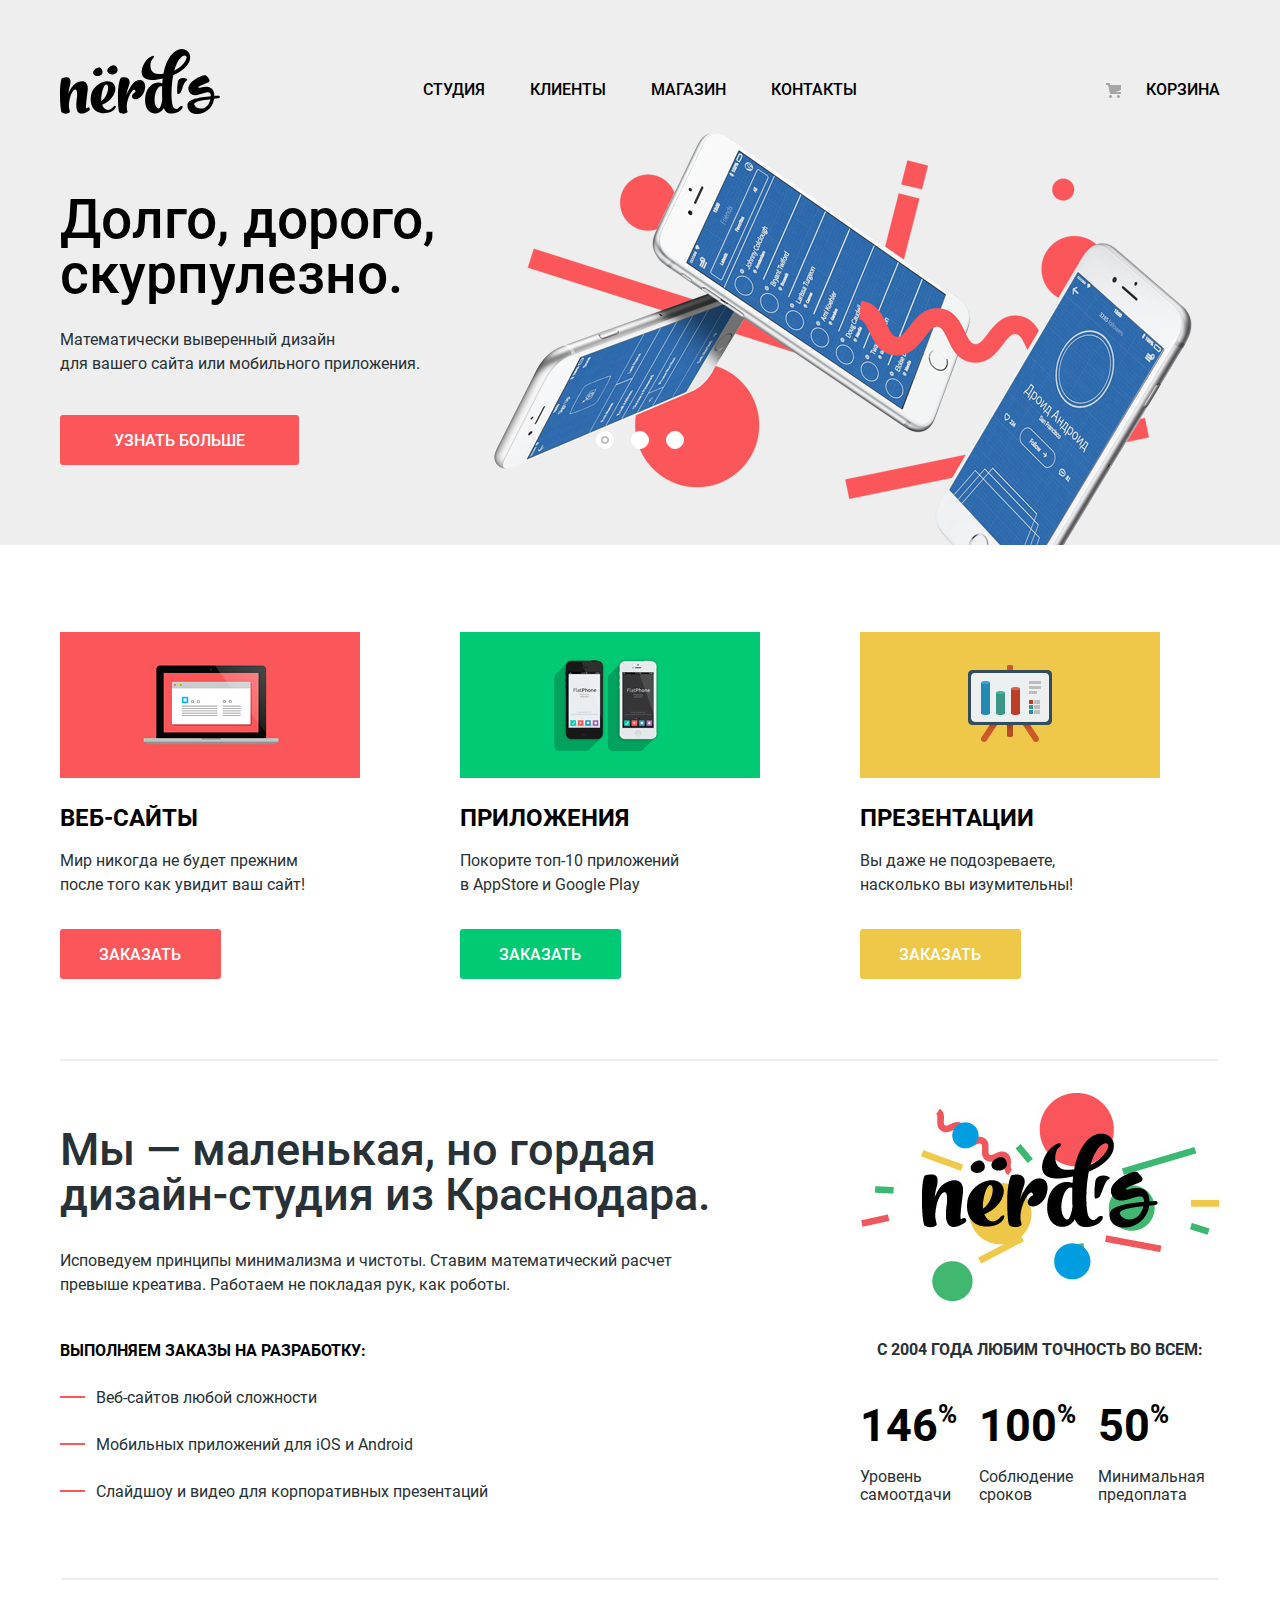
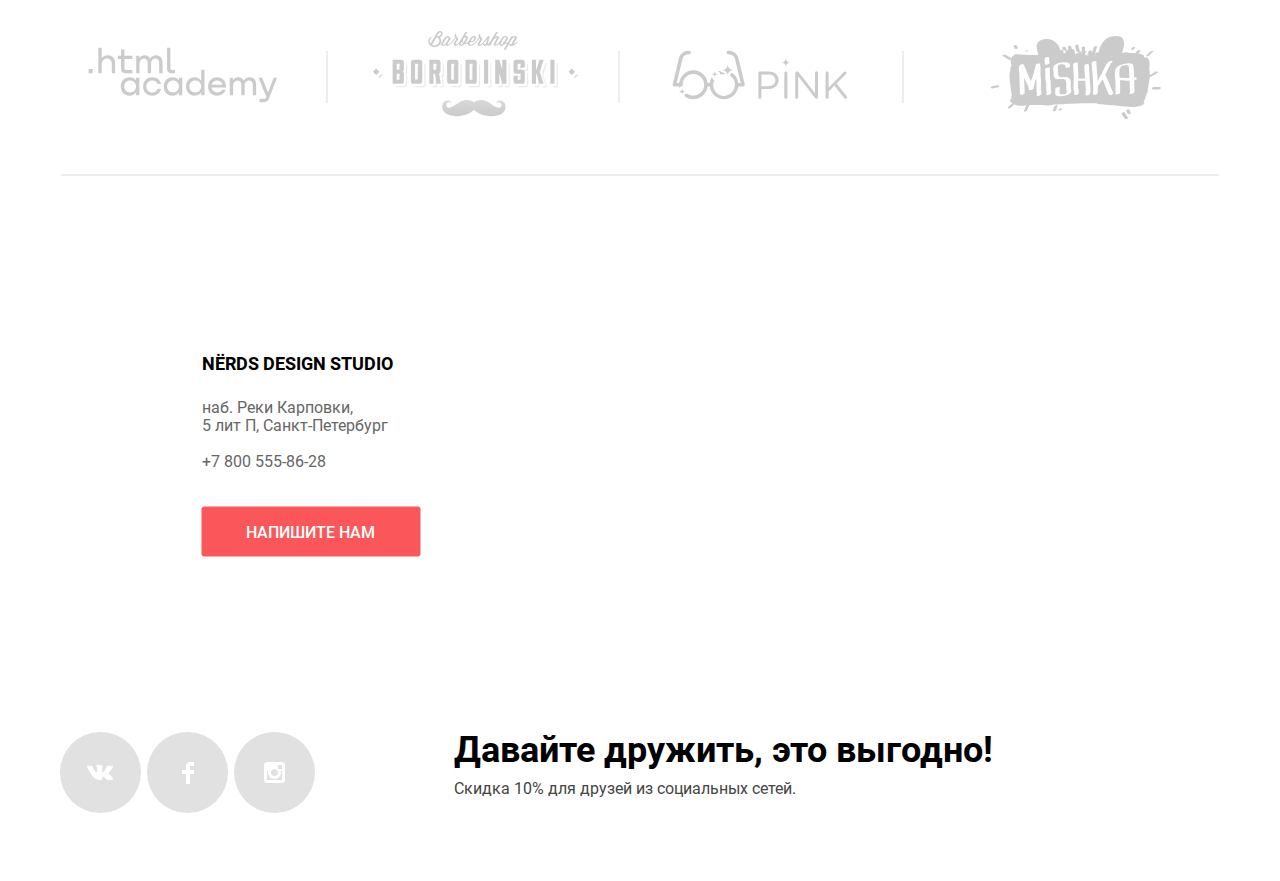
==== commit a0ffa18e: "Return horizontal line to right place" ====
--- a/index.html
+++ b/index.html
@@ -8,8 +8,8 @@
     <link rel="apple-touch-icon" href="favicon/180.png">
     <link rel="manifest" href="manifest.webmanifest">
     <link href="css/normalize.css" rel="stylesheet">
-    <link href="css/style.min.css" rel="stylesheet">
-    <!-- <link href="css/style.css" rel="stylesheet"> -->
+    <!-- <link href="css/style.min.css" rel="stylesheet"> -->
+    <link href="css/style.css" rel="stylesheet">
     <!-- <link href="css/outline.css" rel="stylesheet"> -->
   </head>
 <body class="page-body">
--- a/css/style.css
+++ b/css/style.css
@@ -357,8 +357,8 @@
 /* Services */
 
 .services {
-  margin-bottom: 80px;
   display: grid;
+  grid-row-gap: 80px;
 }
 
 .services::after {
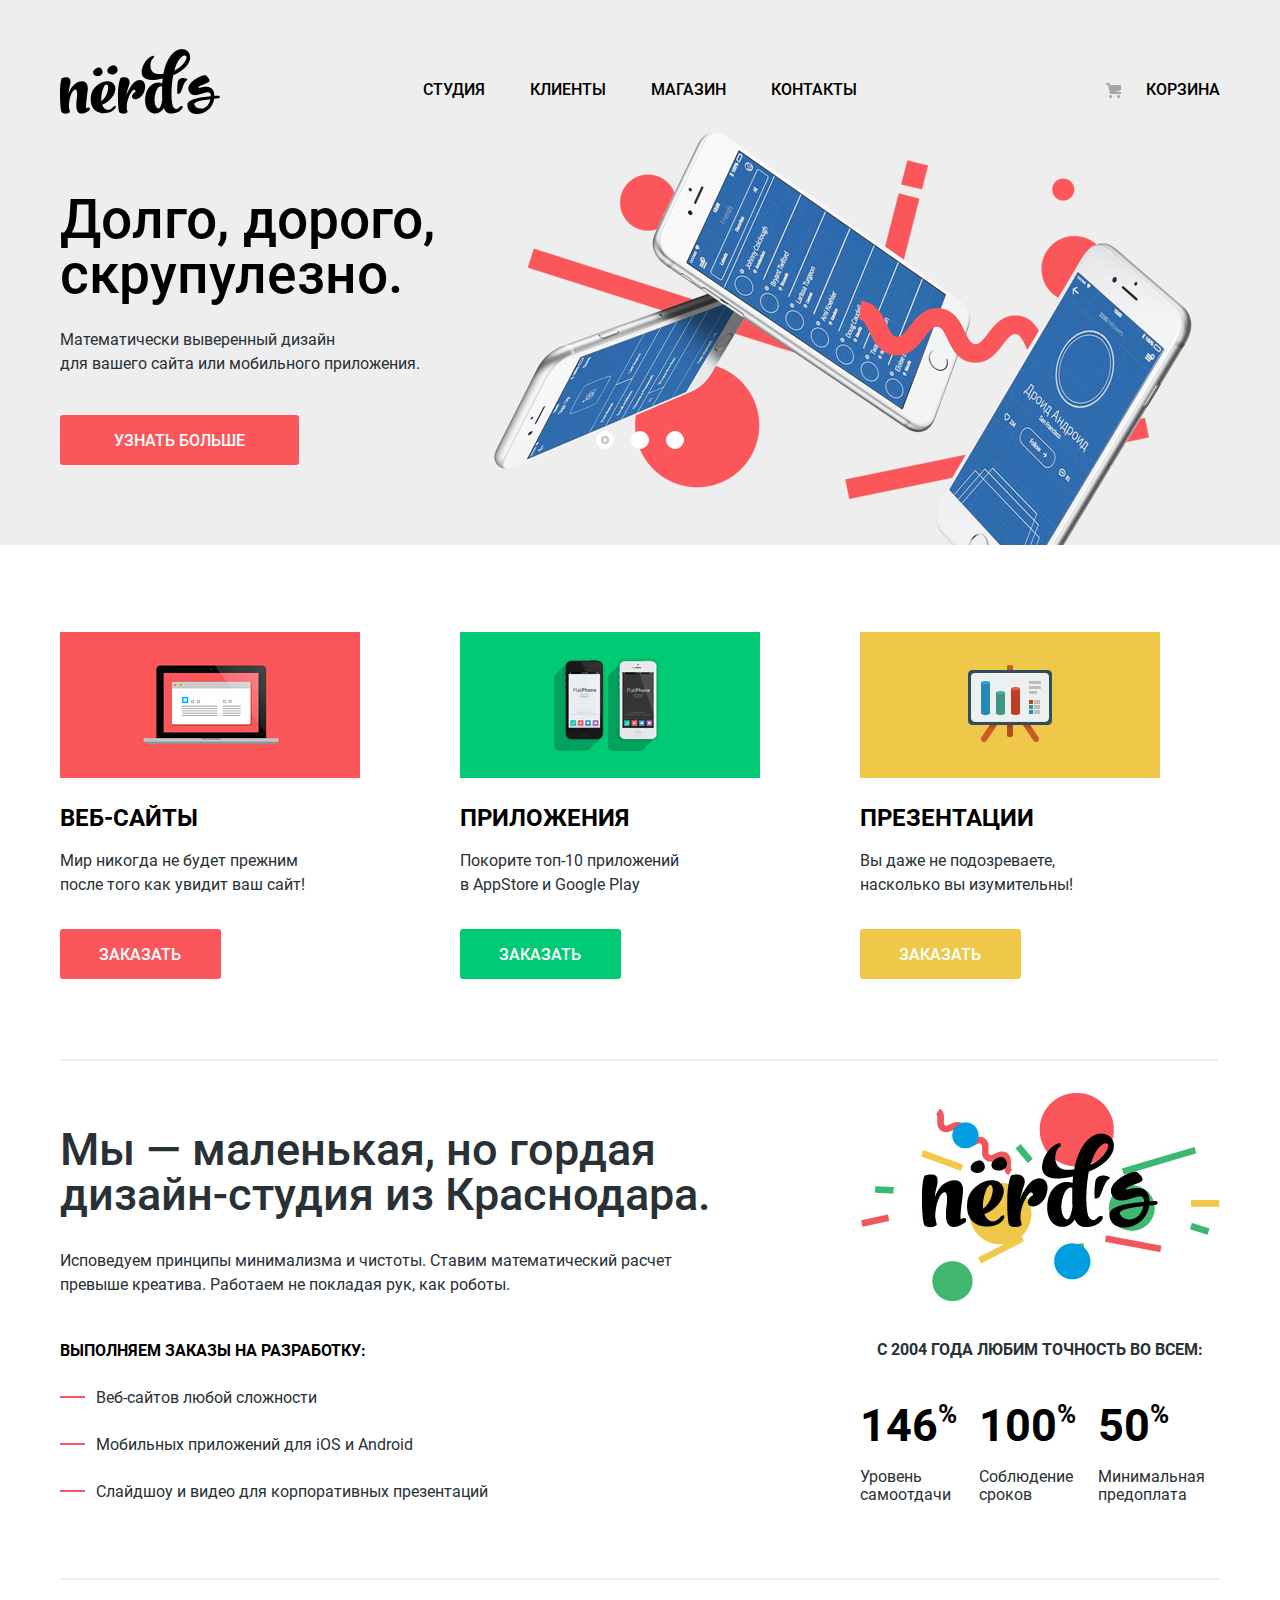
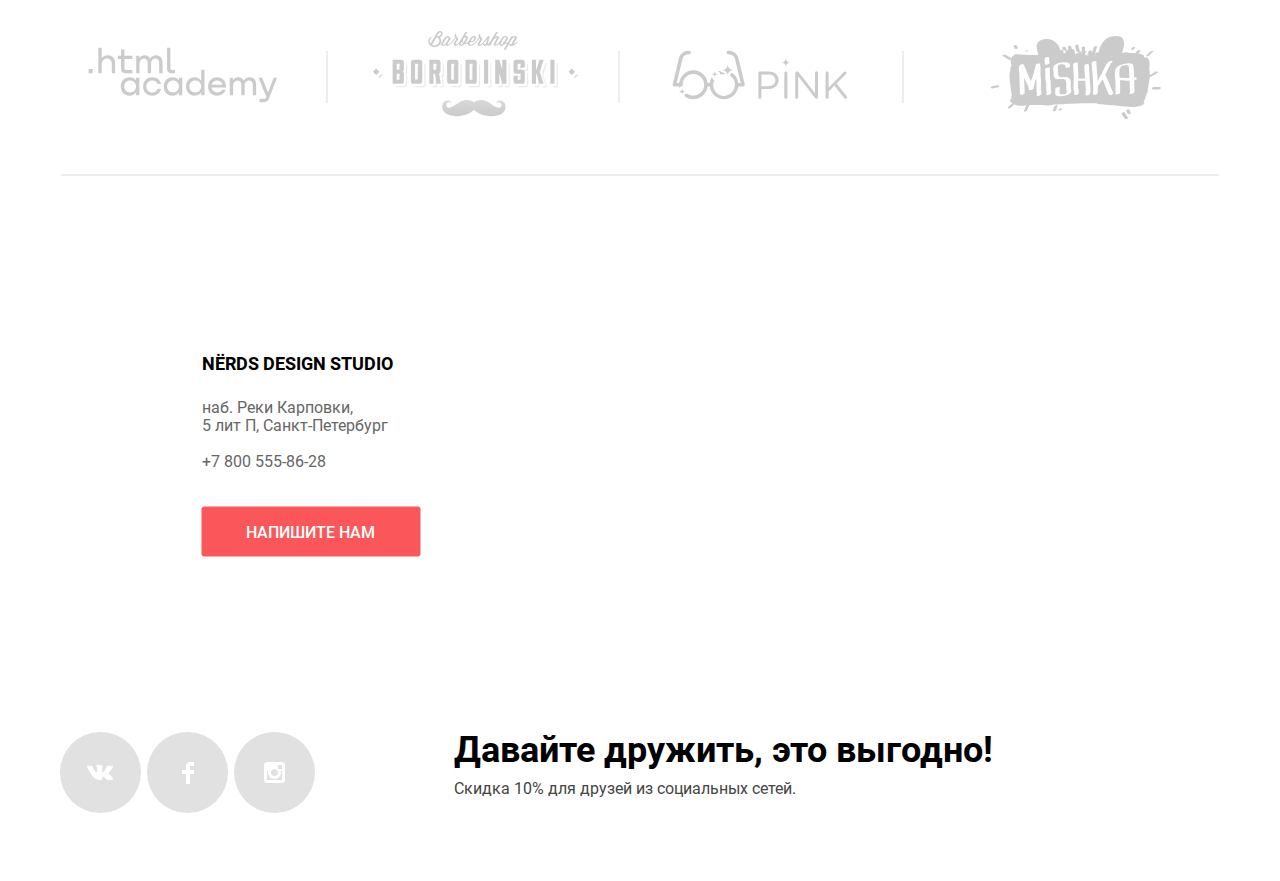
==== commit 4d1cdc5a: "Fix grammar mistake" ====
--- a/index.html
+++ b/index.html
@@ -52,7 +52,7 @@
           </div>
           <ul class="advantages-list">
             <li class="advantage-item advantage-item_slide advantage-item_slide_current advantage-item_1">
-              <p class="slogan">Долго, дорого, скурпулезно.</p>
+              <p class="slogan">Долго, дорого, скрупулезно.</p>
               <p class="slogan-add">Математически выверенный дизайн<br>
                 для вашего сайта или мобильного приложения.</p>
               <a class="link button button-slogan" href="#nowhere">Узнать больше</a>
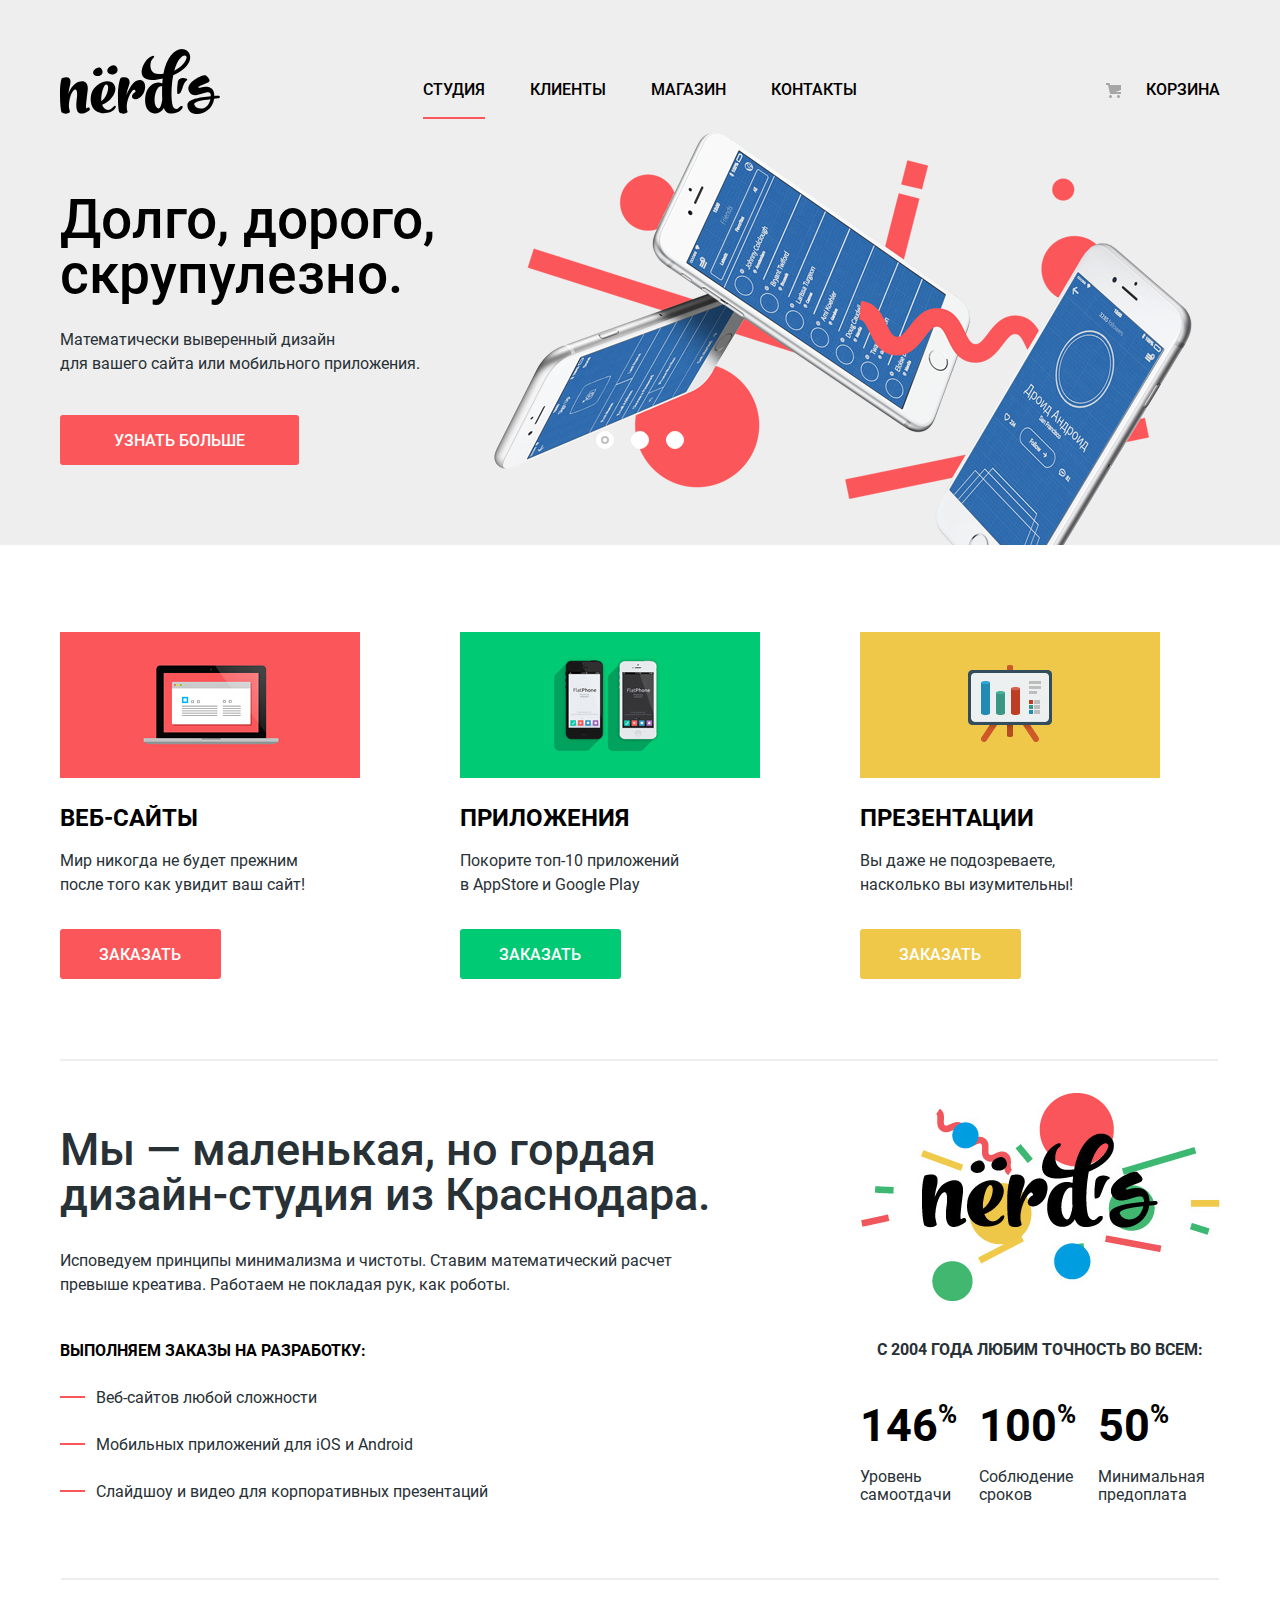
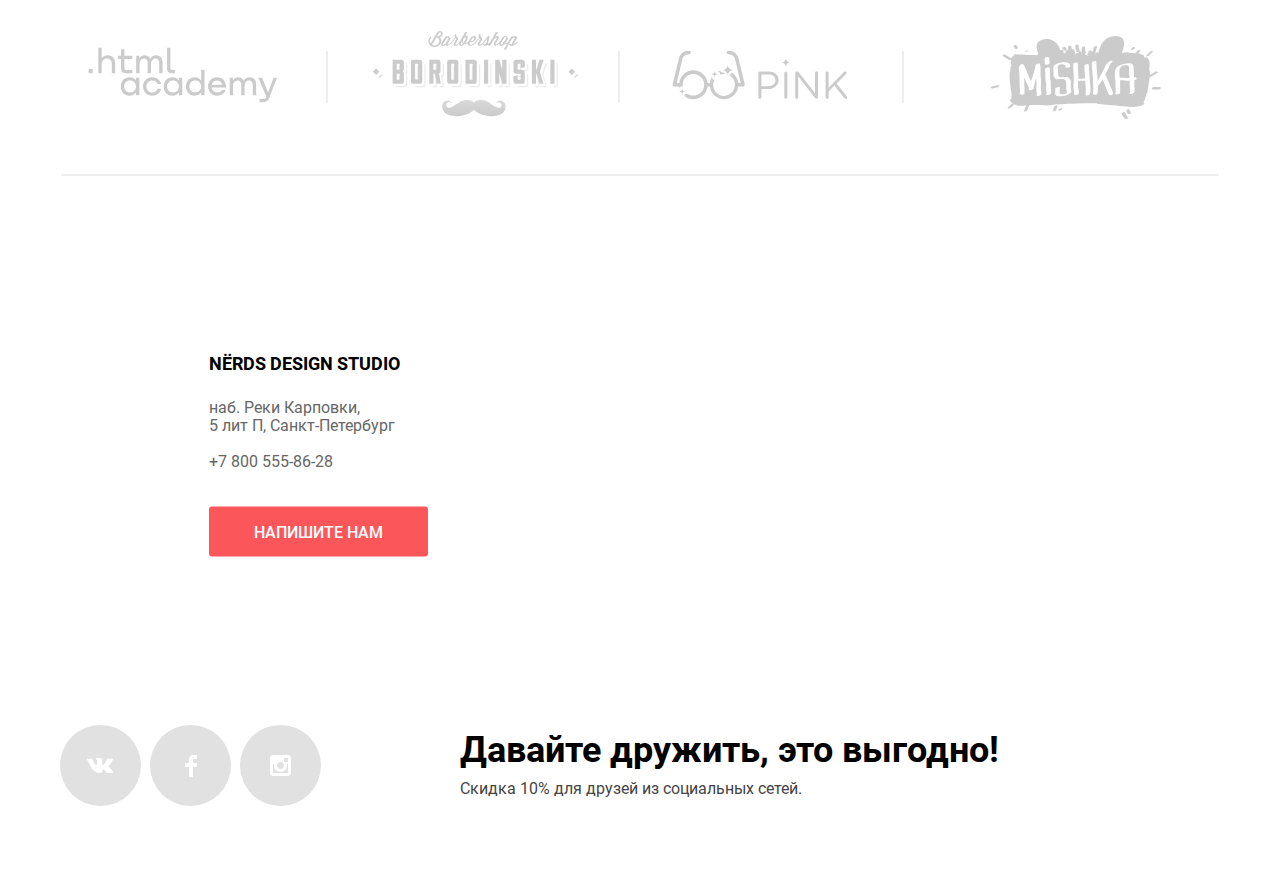
==== commit dc3cbc74: "Update and use minified css" ====
--- a/index.html
+++ b/index.html
@@ -8,8 +8,8 @@
     <link rel="apple-touch-icon" href="favicon/180.png">
     <link rel="manifest" href="manifest.webmanifest">
     <link href="css/normalize.css" rel="stylesheet">
-    <!-- <link href="css/style.min.css" rel="stylesheet"> -->
-    <link href="css/style.css" rel="stylesheet">
+    <link href="css/style.min.css" rel="stylesheet">
+    <!-- <link href="css/style.css" rel="stylesheet"> -->
     <!-- <link href="css/outline.css" rel="stylesheet"> -->
   </head>
 <body class="page-body">
--- a/css/style.min.css
+++ b/css/style.min.css
@@ -1 +1 @@
-@keyframes bounce{0%{transform:translateY(-2000px)}70%{transform:translateY(30px)}90%{transform:translateY(-10px)}to{transform:translateY(0)}}@keyframes shake{0%,to{transform:translateX(0)}10%,30%,50%,70%,90%{transform:translateX(-10px)}20%,40%,60%,80%{transform:translateX(10px)}}@font-face{font-family:"Roboto";font-weight:400;font-style:normal;font-display:swap;src:url(../fonts/roboto.woff2) format("woff2"),url(../fonts/roboto.woff) format("woff")}@font-face{font-family:"Roboto";font-weight:500;font-style:normal;font-display:swap;src:url(../fonts/robotomedium.woff2) format("woff2"),url(../fonts/robotomedium.woff) format("woff")}@font-face{font-family:"Roboto";font-weight:700;font-style:normal;font-display:swap;src:url(../fonts/robotobold.woff2) format("woff2"),url(../fonts/robotobold.woff) format("woff")}:root{--basic-black:#000000;--basic-black-opacity-30:rgba(0, 0, 0, 0.3);--basic-white:#ffffff;--basic-light:#eeeeee;--basic-icon:#a6a6a6;--basic-text:#283136;--basic-text-opacity-30:rgba(40, 49, 54, 0.3);--special-text:#444444;--special-text-opacity-50:rgba(4, 4, 4, 0.5);--border-modal:#d7dcde;--checkbox:#4d4d4d;--filter-special:#ababab;--border-modal-hover:#b4b9bb;--address-text:#666666;--button:#fb565a;--button-hover:#e74246;--button-active:#d7373b;--button-text-active:rgba(255, 255, 255, 0.3);--button-shadow:rgba(0, 1, 1, 0.1);--button-center:#00ca74;--button-center-hover:#00bc6c;--button-center-active:#00aa62;--button-right:#efc849;--button-right-hover:#eab534;--button-right-active:#e5a722;--button-filter-hover:#dfdfdf;--button-filter-active:#d5d5d5;--border-button-numbers:#dbdbdb;--range-control-shadow:#cfcfcf;--sorting-item:rgba(166, 166, 166, 0.2);--sorting-item-active:#231f20;--catalog-item-background:#f2f2f2;--social-button:#e1e1e1;--social-button-hover:#e74246;--social-button-active:#d7373b}.page-body,img{margin:0;padding:0}.page-body{min-width:1160px;font-family:"Roboto","Arial",sans-serif;font-size:16px;line-height:24px;font-weight:400;color:var(--basic-text);min-height:100%;display:grid;grid-template-rows:min-content 1fr min-content}img{max-width:100%;height:auto}.link{text-decoration:none}.visually-hidden{position:absolute;width:1px;height:1px;margin:-1px;border:0;padding:0;white-space:nowrap;clip-path:inset(100%);clip:rect(0 0 0 0);overflow:hidden}.page{height:100%}.container{width:1160px;margin:0 auto}.background-for-section{background-color:var(--basic-light)}.button{display:inline-block;font:inherit;font-weight:500;font-size:16px;line-height:18px;text-align:center;color:var(--basic-white);vertical-align:middle;text-transform:uppercase;background-color:var(--button);border:0;padding:17px 40px 15px 39px;border-radius:3px}.button:hover{background-color:var(--button-hover)}.button:active{color:var(--button-text-active);background-color:var(--button-active);box-shadow:inset 0 3px 0 var(--button-shadow)}.button-center{background-color:var(--button-center)}.button-center:hover{background-color:var(--button-center-hover)}.button-center:active{background-color:var(--button-center-active)}.button-right{background-color:var(--button-right)}.button-right:hover{background-color:var(--button-right-hover)}.button-right:active{background-color:var(--button-right-active)}.advantages,.main-header{background-color:var(--basic-light)}.advantages{margin-bottom:87px}.advantages-list{position:relative}.advantage-item_slide{display:none}.advantage-item_slide_current{display:block}.slider-controls{display:flex;width:88px;height:18px;position:absolute;margin-top:317px;left:50%;transform:translateX(-50%);justify-content:space-between;z-index:20}.slider-button{border-radius:50%;border:1px solid var(--basic-white);background-color:var(--basic-white);background-position:center;background-repeat:no-repeat;width:18px;height:18px}.slider-button_current{background-image:url(../img/icons/slider-current.svg)}.main-navigation{font-weight:500;text-transform:uppercase;margin-top:53px;display:grid;grid-template-columns:max-content 1fr min-content}.main-header-logo{margin-top:-5px;margin-right:180px}.site-navigation{display:flex;flex-wrap:wrap;list-style:none;padding:0;margin:0}.site-navigation-link{display:block;padding:25px 22px 25px 23px;color:var(--basic-black)}.site-navigation-link[aria-current=page]{text-decoration:underline var(--button);text-underline-offset:22px;text-decoration-thickness:2px;pointer-events:none}.cart{display:flex;flex-wrap:wrap}.cart-link::before,.services::after{content:"";width:15px;height:15px;background-image:url(/img/icons/cart-icon.svg);background-repeat:no-repeat;background-position:0 0}.cart-link{display:flex;gap:25px;align-items:center;padding:25px 0 25px 20px;color:var(--basic-black)}.cart-link:hover,.site-navigation-link:hover{color:var(--button)}.cart-link:active,.site-navigation-link:active{color:var(--basic-black-opacity-30)}.advantages-list{list-style:none;padding:0;margin:0}.advantage-item{min-height:431px;background-repeat:no-repeat;background-size:760px 431px;background-position:right top}.advantage-item_1{background-image:url(../img/nerds-index-slide1.png)}.advantage-item_2{background-image:url(../img/nerds-index-slide2.png)}.advantage-item_3{background-image:url(../img/nerds-index-slide3.png)}.slogan{color:var(--basic-black);font-size:55px;line-height:55px;font-weight:500;width:538px;height:111px;padding:78px 0 0;margin:-13px 0 25px}.button-slogan{padding:17px 54px 15px}.slogan-add{width:416px;height:49px;margin-bottom:38px}.services{margin-bottom:80px;display:grid}.services::after{width:1158px;height:2px;background-image:url(../img/icons/horisontal-line.svg)}.services-list{list-style:none;display:grid;grid-template-columns:repeat(3,300px);grid-gap:100px;padding:0;margin:0}.service-item{min-height:347px;background-repeat:no-repeat;background-size:300px 146px;background-position:top}.service-item_1::before,.service-item_2::before,.service-item_3::before{content:"";display:block;background-image:url(../img/illustration-1.jpg);background-size:300px 146px;width:300px;height:146px;margin-bottom:25px}.service-item_2::before,.service-item_3::before{background-image:url(../img/illustration-2.jpg)}.service-item_3::before{background-image:url(../img/illustration-3.jpg)}.service-list_header{color:var(--basic-black);font-size:24px;line-height:30px;font-weight:700;text-transform:uppercase;padding:0;margin:0 0 16px}.service-list_text{padding:0;margin:0 0 32px}.about{display:grid;grid-template-columns:2fr 360px;column-gap:149px;margin-bottom:74px}.about-title{font-size:45px;line-height:45px;font-weight:500;margin:0 0 32px;padding:66px 0 0}.about-text{padding:0;margin:0 0 42px}.about_header{color:var(--basic-black);font-weight:700;text-transform:uppercase;font-size:16px;line-height:24px;padding:0;margin:0 0 23px}.orders-list{list-style:none;margin:0;padding:0}.orders-item:not(:last-child){margin-bottom:23px}.orders-item::before{content:"";display:inline-block;vertical-align:middle;width:25px;height:2px;background:var(--button);margin-right:11px;margin-bottom:4px}.about_stat{display:grid}.about_img{order:-1;margin-top:32px;width:360px;height:208px}.about_stat_header{font-size:16px;line-height:24px;margin:0;padding:37px 0 31px;text-align:center;display:flex;justify-content:center;flex-direction:column;text-transform:uppercase}.about-term{font-size:16px;line-height:18px}.about-definition{margin:0;padding:0;grid-row:1/-1}.about-list{display:grid;grid-template-columns:1fr 1fr;grid-row-gap:10px;grid-column-gap:22px;padding:0;margin:0}.about-list_number,.about-list_percent{color:var(--basic-black);font-size:45px;line-height:64px;font-weight:700}.about-list_percent{font-size:26px;line-height:40px;vertical-align:top}.clients{min-height:184px;margin-bottom:66px}.clients-list{list-style:none;text-align:center;place-items:center;height:100%;display:grid;grid-template-columns:repeat(4,1fr);grid-row-gap:46px;padding:0;margin:auto}.clients-list::after,.clients-list::before{grid-area:1/1/2/5;width:1158px;height:2px;content:"";background-image:url(../img/icons/horisontal-line.svg);background-repeat:no-repeat;background-position:0 0}.clients-list::after{grid-area:3/1/4/5;background-repeat:repeat (3,1 0)}.client-item{width:290px;display:flex;align-items:center;justify-content:space-around}.client-item_link{opacity:.2}.client-item_link:hover{opacity:1}.client-item_link:active{opacity:.1}.client-item::after{opacity:1;width:2px;height:52px;content:"";background-image:url(../img/icons/vertical-line.svg);background-repeat:no-repeat;background-position:0 0}.client-item:last-child::after{display:none}.contacts{grid-column:1/-1;position:relative}.map{position:absolute;left:50%;top:50%;transform:translate(-50%,-50%);z-index:-1}.map-iframe{width:100%;height:415px}.contacts_small-block{background-color:var(--basic-white);display:flex;flex-wrap:wrap;flex-direction:column;width:219px;height:208px;position:absolute;left:24%;top:50%;transform:translate(-50%,-50%);padding:49px 39px 50px 47px;z-index:2}.contacts-title{color:var(--basic-black);font-size:18px;line-height:30px;font-weight:800;padding:0;margin:0 0 20px}.address{color:var(--address-text);padding:0;font-size:16px;line-height:18px;margin:0 0 15px}.contacts-phone{color:var(--address-text);margin-bottom:33px}.modal-container{margin-left:100px;margin-right:100px;margin-top:65px}.write_us{width:960px;height:590px;position:fixed;margin:auto;top:0;right:0;bottom:0;left:0;background-color:var(--basic-white);box-shadow:0 20px 40px rgba(0,0,0,.4);display:none;z-index:10}.write_us-show{display:block;animation:bounce .6s}.write_us-error{animation:shake .6s}.write_us-form{display:grid;grid-template-columns:repeat(2,360px);grid-template-rows:repeat(7,min-content);column-gap:40px;row-gap:9px}.write_us-title{font-size:45px;line-height:53px}.write_us label,.write_us-title{color:var(--basic-black);font-weight:700}.write_us-input,.write_us-textarea{color:var(--special-text-opacity-50);background-color:var(--basic-white);font:inherit;font-size:16px;line-height:18px;border:2px solid var(--border-modal);border-radius:3px;padding:16px 14px 16px 16px}.write_us-input:hover,.write_us-textarea:hover{border-color:var(--border-modal-hover)}.write_us-input:focus,.write_us-textarea:focus{outline:0;color:var(--special-text);border-color:var(--basic-black)}.write_us-input:invalid,.write_us-textarea:invalid{outline:0;color:var(--button-hover);border-color:var(--button-hover)}.write_us-input_label_name{grid-area:1/1/2/2}.write_us-input_name{grid-area:2/1/3/2;margin-bottom:25px}.name-input{padding:0;margin:0;display:contents}.write_us-input_label_email{grid-area:1/2/2/3}.write_us-input_email{grid-area:2/2/3/3;margin-bottom:25px}.email-input{padding:0;margin:0;display:contents}.write_us-input_label_textarea{grid-area:3/1/4/3}.write_us-input_textarea{grid-area:4/1/5/3;margin-bottom:38px}.comment-input{padding:0;margin:0;display:contents}.button-modal{width:259px;grid-area:5/1/6/2}.modal-close{position:absolute;top:80px;right:90px;width:21px;height:21px;background-image:url(../img/icons/close-cross.svg);background-repeat:no-repeat;border:0;opacity:.3;background-color:var(--basic-white);cursor:pointer}.modal-close:hover{opacity:1}.modal-close:focus{opacity:1}.modal-close:active{opacity:.1}.main-footer{color:var(--special-text);font-size:16px;line-height:22px}.footer-title{color:var(--basic-black);font-size:36px;line-height:36px;font-weight:700;margin:0;padding:0 0 10px}.footer-text{margin:0}.container-footer{display:grid;grid-template-columns:1fr 3fr;column-gap:139px;margin-top:68px;margin-bottom:68px}.social-list{list-style:none;padding:0;margin:0;display:flex;flex-wrap:wrap;justify-content:space-between}.social-button{display:flex;align-items:center;justify-content:center;background-color:var(--social-button);width:81px;height:81px;border-radius:50%}.social-button:hover{background-color:var(--social-button-hover)}.social-button:active{background-color:var(--social-button-active);box-shadow:inset 0 3px 0 var(--button-shadow)}.social-button:active path{fill:var(--button-text-active)}.container-catalog{display:grid;grid-template-columns:260px 1fr;column-gap:140px;align-content:start;margin-bottom:60px}.page-title{color:var(--basic-black);font-size:55px;line-height:55px;font-weight:500;background-color:var(--basic-light);text-align:center;padding:66px 0 108px;margin:0 0 55px;grid-column:1/-1}.filter_legend{color:var(--basic-black);font-size:18px;line-height:30px;font-weight:700;text-transform:uppercase}.fieldset{border:0;margin:0;padding:0}.price_fieldset{margin-bottom:54px}.price_filter_legend{margin-bottom:48px}.layout_fieldset{margin-bottom:45px}.layout_filter_legend{margin-bottom:15px}.features_fieldset{margin-bottom:50px}.features_filter_legend{margin-bottom:16px}.range-filter{width:260px}.range-controls{position:relative;height:39px;margin-bottom:14px;padding-top:39px;padding-right:22px;padding-left:22px;background-color:var(--basic-light);border-radius:5px}.range-controls .scale{height:2px;background:var(--border-modal)}.range-controls .bar{width:70%;height:2px;background:var(--button-center)}.range-controls .toggle{position:absolute;top:31px;left:0;width:4px;height:4px;padding:0;border:8px solid var(--basic-white);background-color:var(--filter-special);border-radius:50%;box-shadow:0 2px 1px 0 var(--range-control-shadow);cursor:pointer}.range-controls .toggle-min{left:18px}.range-controls .toggle-max{left:160px}.range-from,.range-to{font-size:16px;line-height:22px;text-transform:uppercase}.price-controls{display:flex;justify-content:space-between}.price-controls input{width:60px;padding:10px;margin-left:10px;text-align:center;color:var(--basic-text);border:0;border-radius:5px;background:var(--basic-light);font-family:inherit;font-size:inherit}.price-controls input[type=number]:not(:hover):not(:focus){appearance:textfield}.filter-list{font-size:16px;line-height:20px;list-style:none;margin:0;padding:0}.filter-item{margin-bottom:14px}.filter-item:last-child{margin-bottom:0}.filter-checkbox{margin-bottom:16px}.filter-item label{display:flex;align-items:center;gap:11px;cursor:pointer;user-select:none}.filter-input-radio+label::before{content:"";width:25px;height:25px;background-image:url(../img/icons/radio-off.svg);background-repeat:no-repeat;background-position:0 0;opacity:.4}.filter-input-radio:checked+label::before{content:"";width:25px;height:25px;background-image:url(../img/icons/radio-on.svg);background-repeat:no-repeat;background-position:0 0;opacity:.4}.filter-input-checkbox+label::before{content:"";width:25px;height:23px;background-image:url(../img/icons/checkbox-off.svg);background-repeat:no-repeat;background-position:0 0;opacity:.4}.filter-input-checkbox:checked+label::before{content:"";width:25px;height:23px;background-image:url(../img/icons/checkbox-on.svg);background-repeat:no-repeat;background-position:0 0;opacity:.4}.filter-input-checkbox+label:hover::before,.filter-input-checkbox:checked+label:hover::before,.filter-input-radio+label:hover::before,.filter-input-radio:checked+label:hover::before{opacity:1}.filter-input-checkbox:disabled+label,.filter-input-radio:disabled+label{color:var(--basic-text-opacity-30)}.filter-input-checkbox:checked:disabled+label::before,.filter-input-checkbox:disabled+label::before,.filter-input-radio:checked:disabled+label::before,.filter-input-radio:disabled+label::before{opacity:.1}.sort{display:flex;justify-content:space-between;align-items:center;margin-bottom:48px}.sort-title{color:var(--basic-black);font-size:18px;line-height:30px;font-weight:700;text-transform:uppercase;padding:0;margin:0 229px 0 0}.sort-list{list-style:none;display:flex;justify-content:space-around;margin:0;padding:0;gap:20px}.sorting-item-link{display:block;padding:5px;color:var(--basic-black);font-size:14px;line-height:18px;text-transform:uppercase;opacity:.3}.sorting-item-link:hover{opacity:.6}.catalog-item:hover::before,.sorting-item-link:active{opacity:1}.sort-order{display:flex;justify-content:space-between;width:40px}.sorting-item-button path{fill:var(--sorting-item)}.sorting-item-button:hover path{fill:var(--basic-icon)}.sorting-item-button:active path,.sorting-item-button_active path{fill:var(--sorting-item-active)}.catalog-list{list-style:none;display:grid;padding:0;grid-template-columns:1fr 1fr;column-gap:40px;row-gap:30px;margin:0 0 54px}.catalog-item{width:360px;display:grid;grid-template-rows:repeat(3,min-content)}.catalog-item::before{content:"";width:360px;height:40px;background-image:url(../img/icons/browser.svg);opacity:.12}.catalog-item_title{font-size:18px;line-height:30px;font-weight:700;text-align:center;vertical-align:middle;text-transform:uppercase;padding:0;margin:0 0 12px}.catalog-item_title_link{color:var(--basic-black)}.catalog-item_title_link:hover{color:var(--button)}.catalog-item_title_link:active{color:var(--basic-black-opacity-30)}.catalog-item_text{color:var(--address-text);font-size:16px;line-height:18px;text-align:center;vertical-align:middle;padding:0;margin:0 0 32px}.catalog-item_img{grid-area:2/1/4/2;width:360px;height:580px;background-color:var(--catalog-item-background);border:1px solid rgba(0,0,0,.1);box-sizing:border-box;border-radius:0 0 5px 5px}.catalog-item_modal{grid-area:3/1/4/2;display:flex;flex-direction:column;align-items:center;background-color:var(--basic-light);min-height:161px;padding:26px 53px 44px 52px;border-radius:0 0 5px 5px;max-width:360px}.catalog-item:hover{filter:drop-shadow(0 6px 15px rgba(0,0,0,.25))}.catalog-item:hover .catalog-item_img{border:0}.catalog-item:focus-within .catalog-item_modal,.catalog-item:hover .catalog-item_modal{z-index:1}.pagintaion-list{list-style:none;display:flex;flex-wrap:wrap;gap:11px;margin:0;padding:0}.button-filter{color:var(--basic-black);background-color:var(--basic-light)}.button-filter:hover{background-color:var(--button-filter-hover)}.button-filter:active{color:var(--basic-black-opacity-30);background-color:var(--button-filter-active)}.button-form{padding:17px 89px 15px 88px}.button-catalog{display:flex;justify-content:center;width:56px;padding:17px 72px 15px}.button-catalog:active{color:var(--basic-white)}.button-numbers{padding:17px 20px 15px}.button-number_current{background-color:var(--basic-white);border:3px solid;border-radius:3px;border-color:var(--border-button-numbers);padding:14px 17px 12px}.button-next{padding:17px 77px 15px 78px}
+@keyframes bounce{0%{transform:translateY(-2000px)}70%{transform:translateY(30px)}90%{transform:translateY(-10px)}to{transform:translateY(0)}}@keyframes shake{0%,to{transform:translateX(0)}10%,30%,50%,70%,90%{transform:translateX(-10px)}20%,40%,60%,80%{transform:translateX(10px)}}@font-face{font-family:"Roboto";font-weight:400;font-style:normal;font-display:swap;src:url(../fonts/roboto.woff2) format("woff2"),url(../fonts/roboto.woff) format("woff")}@font-face{font-family:"Roboto";font-weight:500;font-style:normal;font-display:swap;src:url(../fonts/robotomedium.woff2) format("woff2"),url(../fonts/robotomedium.woff) format("woff")}@font-face{font-family:"Roboto";font-weight:700;font-style:normal;font-display:swap;src:url(../fonts/robotobold.woff2) format("woff2"),url(../fonts/robotobold.woff) format("woff")}:root{--basic-black:#000000;--basic-black-opacity-30:rgba(0, 0, 0, 0.3);--basic-white:#ffffff;--basic-light:#eeeeee;--basic-icon:#a6a6a6;--basic-text:#283136;--basic-text-opacity-30:rgba(40, 49, 54, 0.3);--special-text:#444444;--special-text-opacity-50:rgba(4, 4, 4, 0.5);--border-modal:#d7dcde;--checkbox:#4d4d4d;--filter-special:#ababab;--border-modal-hover:#b4b9bb;--address-text:#666666;--button:#fb565a;--button-hover:#e74246;--button-active:#d7373b;--button-text-active:rgba(255, 255, 255, 0.3);--button-shadow:rgba(0, 1, 1, 0.1);--button-center:#00ca74;--button-center-hover:#00bc6c;--button-center-active:#00aa62;--button-right:#efc849;--button-right-hover:#eab534;--button-right-active:#e5a722;--button-filter-hover:#dfdfdf;--button-filter-active:#d5d5d5;--border-button-numbers:#dbdbdb;--range-control-shadow:#cfcfcf;--sorting-item:rgba(166, 166, 166, 0.2);--sorting-item-active:#231f20;--catalog-item-background:#f2f2f2;--social-button:#e1e1e1;--social-button-hover:#e74246;--social-button-active:#d7373b}.page-body,img{margin:0;padding:0}.page-body{min-width:1160px;font-family:"Roboto","Arial",sans-serif;font-size:16px;line-height:24px;font-weight:400;color:var(--basic-text);min-height:100%;display:grid;grid-template-rows:min-content 1fr min-content}img{max-width:100%;height:auto}.link{text-decoration:none}.visually-hidden{position:absolute;width:1px;height:1px;margin:-1px;border:0;padding:0;white-space:nowrap;clip-path:inset(100%);clip:rect(0 0 0 0);overflow:hidden}.page{height:100%}.container{width:1160px;margin:0 auto}.background-for-section{background-color:var(--basic-light)}.button{display:inline-block;font:inherit;font-weight:500;font-size:16px;line-height:18px;text-align:center;color:var(--basic-white);vertical-align:middle;text-transform:uppercase;background-color:var(--button);border:0;padding:17px 40px 15px 39px;border-radius:3px}.button:hover{background-color:var(--button-hover)}.button:active{color:var(--button-text-active);background-color:var(--button-active);box-shadow:inset 0 3px 0 var(--button-shadow)}.button-center{background-color:var(--button-center)}.button-center:hover{background-color:var(--button-center-hover)}.button-center:active{background-color:var(--button-center-active)}.button-right{background-color:var(--button-right)}.button-right:hover{background-color:var(--button-right-hover)}.button-right:active{background-color:var(--button-right-active)}.advantages,.main-header{background-color:var(--basic-light)}.main-header{z-index:0}.advantages{margin-bottom:87px}.advantages-list{position:relative}.advantage-item_slide{display:none}.advantage-item_slide_current{display:block}.slider-controls{display:flex;width:88px;height:18px;position:absolute;margin-top:317px;left:50%;transform:translateX(-50%);justify-content:space-between;z-index:20}.slider-button{border-radius:50%;border:1px solid var(--basic-white);background-color:var(--basic-white);background-position:center;background-repeat:no-repeat;width:18px;height:18px}.slider-button_current{background-image:url(../img/icons/slider-current.svg)}.main-navigation{font-weight:500;text-transform:uppercase;margin-top:53px;display:grid;grid-template-columns:max-content 1fr min-content}.main-header-logo{margin-top:-5px;margin-right:180px}.site-navigation{display:flex;flex-wrap:wrap;list-style:none;padding:0;margin:0}.site-navigation-link{display:block;padding:25px 22px 25px 23px;color:var(--basic-black)}.site-navigation-link[aria-current=page]{text-decoration:underline var(--button);text-underline-offset:22px;text-decoration-thickness:2px;pointer-events:none}.cart{display:flex;flex-wrap:wrap}.cart-link::before,.services::after{content:"";width:15px;height:15px;background-image:url(/img/icons/cart-icon.svg);background-repeat:no-repeat;background-position:0 0}.cart-link{display:flex;gap:25px;align-items:center;padding:25px 0 25px 20px;color:var(--basic-black)}.cart-link:hover,.site-navigation-link:hover{color:var(--button)}.cart-link:active,.site-navigation-link:active{color:var(--basic-black-opacity-30)}.advantages-list{list-style:none;padding:0;margin:0}.advantage-item{min-height:431px;background-repeat:no-repeat;background-size:760px 431px;background-position:right top}.advantage-item_1{background-image:url(../img/nerds-index-slide1.png)}.advantage-item_2{background-image:url(../img/nerds-index-slide2.png)}.advantage-item_3{background-image:url(../img/nerds-index-slide3.png)}.slogan{color:var(--basic-black);font-size:55px;line-height:55px;font-weight:500;width:538px;height:111px;padding:78px 0 0;margin:-13px 0 25px}.button-slogan{padding:17px 54px 15px}.slogan-add{width:416px;height:49px;margin-bottom:38px}.services{display:grid;grid-row-gap:80px}.services::after{width:1158px;height:2px;background-image:url(../img/icons/horisontal-line.svg)}.services-list{list-style:none;display:grid;grid-template-columns:repeat(3,300px);grid-gap:100px;padding:0;margin:0}.service-item{min-height:347px;background-repeat:no-repeat;background-size:300px 146px;background-position:top}.service-item_1::before,.service-item_2::before,.service-item_3::before{content:"";display:block;background-image:url(../img/illustration-1.jpg);background-size:300px 146px;width:300px;height:146px;margin-bottom:25px}.service-item_2::before,.service-item_3::before{background-image:url(../img/illustration-2.jpg)}.service-item_3::before{background-image:url(../img/illustration-3.jpg)}.service-list_header{color:var(--basic-black);font-size:24px;line-height:30px;font-weight:700;text-transform:uppercase;padding:0;margin:0 0 16px}.service-list_text{padding:0;margin:0 0 32px}.about{display:grid;grid-template-columns:2fr 360px;column-gap:149px;margin-bottom:74px}.about-title{font-size:45px;line-height:45px;font-weight:500;margin:0 0 32px;padding:66px 0 0}.about-text{padding:0;margin:0 0 42px}.about_header{color:var(--basic-black);font-weight:700;text-transform:uppercase;font-size:16px;line-height:24px;padding:0;margin:0 0 23px}.orders-list{list-style:none;margin:0;padding:0}.orders-item:not(:last-child){margin-bottom:23px}.orders-item::before{content:"";display:inline-block;vertical-align:middle;width:25px;height:2px;background:var(--button);margin-right:11px;margin-bottom:4px}.about_stat{display:grid}.about_img{order:-1;margin-top:32px;width:360px;height:208px}.about_stat_header{font-size:16px;line-height:24px;margin:0;padding:37px 0 31px;text-align:center;display:flex;justify-content:center;flex-direction:column;text-transform:uppercase}.about-term{font-size:16px;line-height:18px}.about-definition{margin:0;padding:0;grid-row:1/-1}.about-list{display:grid;grid-template-columns:1fr 1fr;grid-row-gap:10px;grid-column-gap:22px;padding:0;margin:0}.about-list_number,.about-list_percent{color:var(--basic-black);font-size:45px;line-height:64px;font-weight:700}.about-list_percent{font-size:26px;line-height:40px;vertical-align:top}.clients{min-height:184px;margin-bottom:66px}.clients-list{list-style:none;text-align:center;place-items:center;height:100%;display:grid;grid-template-columns:repeat(4,min-content);grid-row-gap:46px;padding:0;margin:auto}.clients-list::after,.clients-list::before{grid-area:1/1/2/5;width:1158px;height:2px;content:"";background-image:url(../img/icons/horisontal-line.svg);background-repeat:no-repeat;background-position:0 0}.clients-list::after{grid-area:3/1/4/5;background-repeat:repeat (3,1 0)}.client-item{width:290px;display:flex;align-items:center;justify-content:space-around}.client-item_link{opacity:.2}.client-item_link:hover{opacity:1}.client-item_link:active{opacity:.1}.client-item::after{opacity:1;width:2px;height:52px;content:"";background-image:url(../img/icons/vertical-line.svg);background-repeat:no-repeat;background-position:0 0}.client-item:last-child::after{display:none}.contacts{grid-column:1/-1;position:relative}.map{position:absolute;left:50%;top:50%;transform:translate(-50%,-50%);z-index:-1}.map-iframe{width:100%;height:415px}.contacts_small-block{background-color:var(--basic-white);display:flex;flex-wrap:wrap;flex-direction:column;width:219px;height:208px;position:absolute;left:25%;top:50%;transform:translate(-50%,-50%);padding:49px 50px 50px 47px;z-index:2}.contacts-title{color:var(--basic-black);font-size:18px;line-height:30px;font-weight:800;padding:0;margin:0 0 20px}.address{color:var(--address-text);padding:0;font-size:16px;line-height:18px;margin:0 0 15px}.contacts-phone{color:var(--address-text);margin-bottom:33px}.modal-container{margin-left:100px;margin-right:100px;margin-top:65px}.write_us{width:960px;height:590px;position:fixed;margin:auto;top:0;right:0;bottom:0;left:0;background-color:var(--basic-white);box-shadow:0 20px 40px rgba(0,0,0,.4);display:none;z-index:10}.write_us-show{display:block;animation:bounce .6s}.write_us-error{animation:shake .6s}.write_us-form{display:grid;grid-template-columns:repeat(2,360px);grid-template-rows:repeat(7,min-content);column-gap:40px;row-gap:9px}.write_us-title{font-size:45px;line-height:53px}.write_us label,.write_us-title{color:var(--basic-black);font-weight:700}.write_us-input,.write_us-textarea{color:var(--special-text-opacity-50);background-color:var(--basic-white);font:inherit;font-size:16px;line-height:18px;border:2px solid var(--border-modal);border-radius:3px;padding:16px 14px 16px 16px}.write_us-input:hover,.write_us-textarea:hover{border-color:var(--border-modal-hover)}.write_us-input:focus,.write_us-textarea:focus{outline:0;color:var(--special-text);border-color:var(--basic-black)}.write_us-input:invalid,.write_us-textarea:invalid{outline:0;color:var(--button-hover);border-color:var(--button-hover)}.write_us-input_label_name{grid-area:1/1/2/2}.write_us-input_name{grid-area:2/1/3/2;margin-bottom:25px}.name-input{padding:0;margin:0;display:contents}.write_us-input_label_email{grid-area:1/2/2/3}.write_us-input_email{grid-area:2/2/3/3;margin-bottom:25px}.email-input{padding:0;margin:0;display:contents}.write_us-input_label_textarea{grid-area:3/1/4/3}.write_us-input_textarea{grid-area:4/1/5/3;margin-bottom:38px}.comment-input{padding:0;margin:0;display:contents}.button-modal{width:259px;grid-area:5/1/6/2}.modal-close{position:absolute;top:80px;right:90px;width:21px;height:21px;background-image:url(../img/icons/close-cross.svg);background-repeat:no-repeat;border:0;opacity:.3;background-color:var(--basic-white);cursor:pointer}.modal-close:hover{opacity:1}.modal-close:focus{opacity:1}.modal-close:active{opacity:.1}.main-footer{color:var(--special-text);font-size:16px;line-height:22px}.footer-title{color:var(--basic-black);font-size:36px;line-height:36px;font-weight:700;margin:0;padding:0 0 10px}.footer-text{margin:0}.container-footer{display:grid;grid-template-columns:1fr 2fr;column-gap:20px;margin-top:68px;margin-bottom:68px}.footer-social{margin-top:-7px}.social-list{list-style:none;padding:0;margin:0;display:flex;flex-wrap:wrap;column-gap:9px}.social-button{display:flex;align-items:center;justify-content:center;background-color:var(--social-button);width:81px;height:81px;border-radius:50%}.social-button:hover{background-color:var(--social-button-hover)}.social-button:active{background-color:var(--social-button-active);box-shadow:inset 0 3px 0 var(--button-shadow)}.social-button:active path{fill:var(--button-text-active)}.container-catalog{display:grid;grid-template-columns:260px 1fr;column-gap:140px;align-content:start;margin-bottom:60px}.page-title{color:var(--basic-black);font-size:55px;line-height:55px;font-weight:500;background-color:var(--basic-light);text-align:center;padding:66px 0 108px;margin:0 0 55px;grid-column:1/-1}.filter_legend{color:var(--basic-black);font-size:18px;line-height:30px;font-weight:700;text-transform:uppercase}.fieldset{border:0;margin:0;padding:0}.price_fieldset{margin-bottom:54px}.price_filter_legend{margin-bottom:48px}.layout_fieldset{margin-bottom:45px}.layout_filter_legend{margin-bottom:15px}.features_fieldset{margin-bottom:50px}.features_filter_legend{margin-bottom:16px}.range-filter{width:260px}.range-controls{position:relative;height:39px;margin-bottom:14px;padding-top:39px;padding-right:22px;padding-left:22px;background-color:var(--basic-light);border-radius:5px}.range-controls .scale{height:2px;background:var(--border-modal)}.range-controls .bar{width:70%;height:2px;background:var(--button-center)}.range-controls .toggle{position:absolute;top:31px;left:0;width:4px;height:4px;padding:0;border:8px solid var(--basic-white);background-color:var(--filter-special);border-radius:50%;box-shadow:0 2px 1px 0 var(--range-control-shadow);cursor:pointer}.range-controls .toggle-min{left:18px}.range-controls .toggle-max{left:160px}.range-from,.range-to{font-size:16px;line-height:22px;text-transform:uppercase}.price-controls{display:flex;justify-content:space-between}.price-controls input{width:60px;padding:10px;margin-left:10px;text-align:center;color:var(--basic-text);border:0;border-radius:5px;background:var(--basic-light);font-family:inherit;font-size:inherit}.price-controls input[type=number]:not(:hover):not(:focus){appearance:textfield}.filter-list{font-size:16px;line-height:20px;list-style:none;margin:0;padding:0}.filter-item{margin-bottom:14px}.filter-item:last-child{margin-bottom:0}.filter-checkbox{margin-bottom:16px}.filter-item label{display:flex;align-items:center;gap:11px;cursor:pointer;user-select:none}.filter-input-radio+label::before{content:"";width:25px;height:25px;background-image:url(../img/icons/radio-off.svg);background-repeat:no-repeat;background-position:0 0;opacity:.4}.filter-input-radio:checked+label::before{content:"";width:25px;height:25px;background-image:url(../img/icons/radio-on.svg);background-repeat:no-repeat;background-position:0 0;opacity:.4}.filter-input-checkbox+label::before{content:"";width:25px;height:23px;background-image:url(../img/icons/checkbox-off.svg);background-repeat:no-repeat;background-position:0 0;opacity:.4}.filter-input-checkbox:checked+label::before{content:"";width:25px;height:23px;background-image:url(../img/icons/checkbox-on.svg);background-repeat:no-repeat;background-position:0 0;opacity:.4}.filter-input-checkbox+label:hover::before,.filter-input-checkbox:checked+label:hover::before,.filter-input-radio+label:hover::before,.filter-input-radio:checked+label:hover::before{opacity:1}.filter-input-checkbox:disabled+label,.filter-input-radio:disabled+label{color:var(--basic-text-opacity-30)}.filter-input-checkbox:checked:disabled+label::before,.filter-input-checkbox:disabled+label::before,.filter-input-radio:checked:disabled+label::before,.filter-input-radio:disabled+label::before{opacity:.1}.sort{display:flex;justify-content:space-between;align-items:center;margin-bottom:48px}.sort-title{color:var(--basic-black);font-size:18px;line-height:30px;font-weight:700;text-transform:uppercase;padding:0;margin:0 229px 0 0}.sort-list{list-style:none;display:flex;justify-content:space-around;margin:0;padding:0;gap:20px}.sorting-item-link{display:block;padding:5px;color:var(--basic-black);font-size:14px;line-height:18px;text-transform:uppercase;opacity:.3}.sorting-item-link:hover{opacity:.6}.catalog-item:hover::before,.sorting-item-link:active{opacity:1}.sort-order{display:flex;justify-content:space-between;width:40px}.sorting-item-button path{fill:var(--sorting-item)}.sorting-item-button:hover path{fill:var(--basic-icon)}.sorting-item-button:active path,.sorting-item-button_active path{fill:var(--sorting-item-active)}.catalog-list{list-style:none;display:grid;padding:0;grid-template-columns:1fr 1fr;column-gap:40px;row-gap:30px;margin:0 0 54px}.catalog-item{width:360px;display:grid;grid-template-rows:repeat(3,min-content)}.catalog-item::before{content:"";width:360px;height:40px;background-image:url(../img/icons/browser.svg);opacity:.12}.catalog-item_title{font-size:18px;line-height:30px;font-weight:700;text-align:center;vertical-align:middle;text-transform:uppercase;padding:0;margin:0 0 12px}.catalog-item_title_link{color:var(--basic-black)}.catalog-item_title_link:hover{color:var(--button)}.catalog-item_title_link:active{color:var(--basic-black-opacity-30)}.catalog-item_text{color:var(--address-text);font-size:16px;line-height:18px;text-align:center;vertical-align:middle;padding:0;margin:0 0 32px}.catalog-item_img{grid-area:2/1/4/2;width:360px;height:580px;background-color:var(--catalog-item-background);border:1px solid rgba(0,0,0,.1);box-sizing:border-box;border-radius:0 0 5px 5px}.catalog-item_modal{grid-area:3/1/4/2;display:flex;flex-direction:column;align-items:center;background-color:var(--basic-light);min-height:161px;padding:26px 53px 44px 52px;border-radius:0 0 5px 5px;max-width:360px}.catalog-item:hover{filter:drop-shadow(0 6px 15px rgba(0,0,0,.25))}.catalog-item:hover .catalog-item_img{border:0}.catalog-item:focus-within .catalog-item_modal,.catalog-item:hover .catalog-item_modal{z-index:1}.pagintaion-list{list-style:none;display:flex;flex-wrap:wrap;gap:11px;margin:0;padding:0}.button-filter{color:var(--basic-black);background-color:var(--basic-light)}.button-filter:hover{background-color:var(--button-filter-hover)}.button-filter:active{color:var(--basic-black-opacity-30);background-color:var(--button-filter-active)}.button-form{padding:17px 89px 15px 88px}.button-catalog{display:flex;justify-content:center;width:56px;padding:17px 72px 15px}.button-catalog:active{color:var(--basic-white)}.button-numbers{padding:17px 20px 15px}.button-number_current{background-color:var(--basic-white);border:3px solid;border-radius:3px;border-color:var(--border-button-numbers);padding:14px 17px 12px;pointer-events:none}.button-next{padding:17px 77px 15px 78px}
--- a/css/style.css
+++ b/css/style.css
@@ -185,6 +185,7 @@
 
 .main-header {
   background-color: var(--basic-light);
+  z-index: 0; /* Без этого активный элемент меню прячется под слайдером */
 }
 
 .advantages {
@@ -556,7 +557,7 @@
 
 .clients {
   min-height: 184px;
-  margin-bottom: 66px ;
+  margin-bottom: 66px;
 }
 
 .clients-list {
@@ -565,7 +566,7 @@
   place-items: center;
   height: 100%;
   display: grid;
-  grid-template-columns: repeat(4, 1fr);
+  grid-template-columns: repeat(4, min-content);
   grid-row-gap: 46px;
   padding: 0;
   margin: auto;
@@ -593,9 +594,11 @@
 
 .client-item {
   width: 290px;
+  /* margin-left: -35px; */
   display: flex;
   align-items: center;
   justify-content: space-around;
+  /* position: relative; */
 }
 
 .client-item_link {
@@ -611,6 +614,8 @@
 }
 
 .client-item::after {
+  /* position: absolute;
+  left: 100%; */
   opacity: 1;
   width: 2px;
   height: 52px;
@@ -653,10 +658,10 @@
   width: 219px;
   height: 208px;
   position: absolute;
-  left: 24%;
+  left: 25%;
   top: 50%;
   transform: translate(-50%, -50%);
-  padding: 49px 39px 50px 47px;
+  padding: 49px 50px 50px 47px;
   z-index: 2;
 }
 
@@ -875,19 +880,23 @@
 
 .container-footer {
   display: grid;
-  grid-template-columns: 1fr 3fr;
-  column-gap: 139px;
+  grid-template-columns: 1fr 2fr;
+  column-gap: 20px;
   margin-top: 68px;
   margin-bottom: 68px;
 }
 
+.footer-social {
+  margin-top: -7px;
+}
+
 .social-list {
   list-style: none;
   padding: 0;
   margin: 0;
   display: flex;
   flex-wrap: wrap;
-  justify-content: space-between;
+  column-gap: 9px;
 }
 
 .social-button {
@@ -1381,6 +1390,7 @@
   border-radius: 3px;
   border-color: var(--border-button-numbers);
   padding: 14px 17px 12px 17px;
+  pointer-events: none;
 }
 
 .button-next {
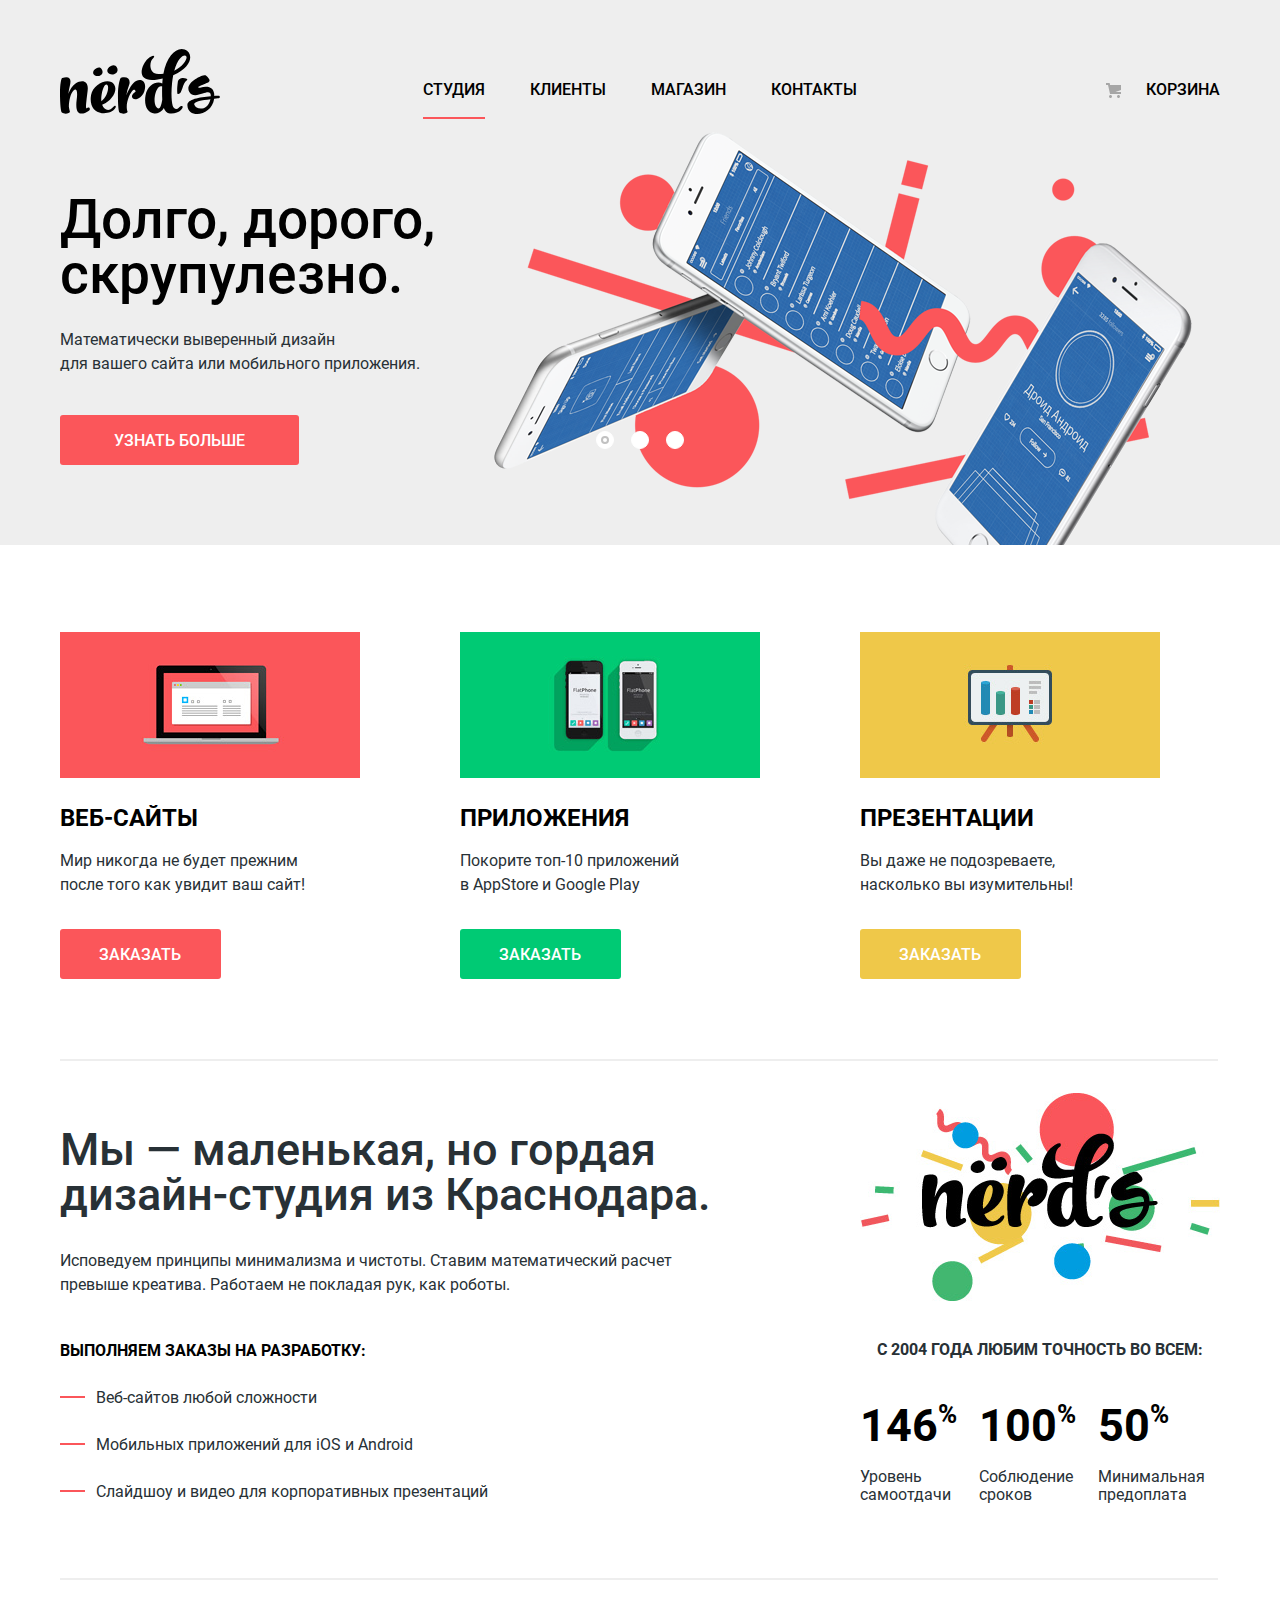
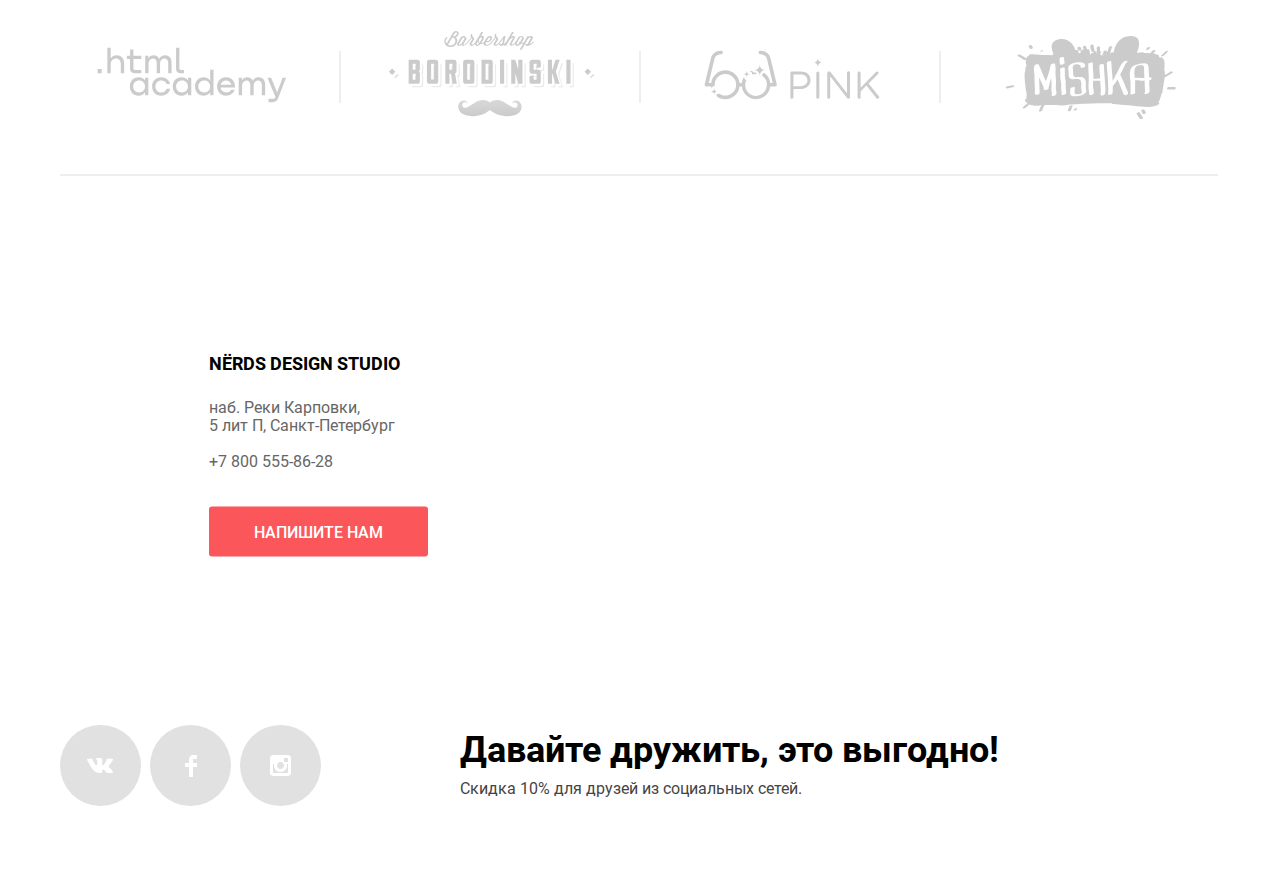
==== commit 7637401c: "Make code prettier - Fix B15" ====
--- a/index.html
+++ b/index.html
@@ -117,10 +117,8 @@
             <dl class="about-list">
               <dt class="about-term">Уровень самоотдачи</dt>
               <dd class="about-definition"><span class="about-list_number">146</span><span class="about-list_percent">%</span></dd>
-
               <dt class="about-term">Соблюдение сроков</dt>
               <dd class="about-definition"><span class="about-list_number">100</span><span class="about-list_percent">%</span></dd>
-
               <dt class="about-term">Минимальная предоплата</dt>
               <dd class="about-definition"><span class="about-list_number">50</span><span class="about-list_percent">%</span></dd>
             </dl>
@@ -185,7 +183,7 @@
                 <button class="button button-modal" type="submit">Отправить</button>
               </form>
               <button class="modal-close" type="button" aria-label="Закрыть"></button>
-          </div>
+            </div>
           </section>
           <iframe class="map-iframe" src="https://www.google.com/maps/embed?pb=!1m18!1m12!1m3!1d1996.8178647588732!2d30.315192316191222!3d59.96834466666378!2m3!1f0!2f0!3f0!3m2!1i1024!2i768!4f13.1!3m3!1m2!1s0x4696315bc4e8ce61%3A0xe703c377f3424272!2sStudio%20212!5e0!3m2!1sru!2sru!4v1625604096557!5m2!1sru!2sru" style="border:0;" allowfullscreen="" loading="lazy" title="наб. Реки Карповки, 5 лит П, Санкт-Петербург"></iframe>
           <noscript>
@@ -205,7 +203,7 @@
               <span class="visually-hidden">Вконтакте</span>
               <svg width="27" height="15" viewBox="0 0 27 15" fill="none" xmlns="http://www.w3.org/2000/svg">
                 <path d="M16.138 11.51C17.094 11.201 18.318 13.55 19.621 14.449C20.599 15.13 21.348 14.983 21.348 14.983L24.821 14.933C24.821 14.933 26.636 14.821 25.778 13.379C25.707 13.259 25.275 12.31 23.193 10.357C21.016 8.31404 21.311 8.64504 23.932 5.11304C25.529 2.96004 26.168 1.64504 25.968 1.08504C25.776 0.546037 24.603 0.686037 24.603 0.686037L20.69 0.713037C20.309 0.714037 19.986 0.832037 19.839 1.22804C19.836 1.23204 19.218 2.89404 18.394 4.30704C16.653 7.29604 15.958 7.45504 15.67 7.26804C15.009 6.83504 15.176 5.53104 15.176 4.60404C15.176 1.70704 15.608 0.499037 14.33 0.187037C13.903 0.0830374 13.591 0.0150374 12.502 0.00503741C11.11 -0.0159626 9.92797 0.00503743 9.25797 0.334037C8.81297 0.557037 8.47197 1.04604 8.67897 1.07404C8.93897 1.10904 9.52197 1.23404 9.83397 1.66004C10.235 2.21204 10.223 3.44904 10.223 3.44904C10.223 3.44904 10.452 6.86004 9.68297 7.28304C9.15497 7.57304 8.43297 6.98104 6.87997 4.26704C6.08697 2.87904 5.48797 1.34504 5.48797 1.34504C5.48797 1.34504 5.37197 1.06004 5.16197 0.904037C4.91197 0.719037 4.56197 0.660037 4.56197 0.660037L0.84797 0.684037C0.84797 0.684037 0.28997 0.700037 0.0849697 0.946037C-0.0970303 1.16404 0.0699697 1.61404 0.0699697 1.61404C0.0699697 1.61404 2.97897 8.49504 6.27297 11.961C9.29297 15.143 12.725 14.932 12.725 14.932H14.28C14.28 14.932 14.749 14.878 14.989 14.62C15.213 14.38 15.203 13.929 15.203 13.929C15.203 13.929 15.172 11.82 16.138 11.51Z" fill="white"/>
-                </svg>
+              </svg>
             </a>
           </li>
           <li class="social-item">
@@ -213,7 +211,7 @@
               <span class="visually-hidden">Facebook</span>
               <svg width="12" height="22" viewBox="0 0 12 22" fill="none" xmlns="http://www.w3.org/2000/svg">
                 <path d="M12 4V0H8C5.79086 0 4 1.79086 4 4V8H0V12H4V22H8V12H12V8H8V4H12Z" fill="white"/>
-                </svg>
+              </svg>
             </a>
           </li>
           <li class="social-item">
@@ -221,7 +219,7 @@
               <span class="visually-hidden">Instagram</span>
               <svg width="21" height="21" viewBox="0 0 21 21" fill="none" xmlns="http://www.w3.org/2000/svg">
                 <path fill-rule="evenodd" clip-rule="evenodd" d="M3 0H18C19.65 0 21 1.35 21 3V18C21 19.65 19.65 21 18 21H3C1.35 21 0 19.65 0 18V3C0 1.35 1.35 0 3 0ZM14 10.5C14 8.57 12.43 7 10.5 7C8.57 7 7 8.57 7 10.5C7 12.43 8.57 14 10.5 14C12.43 14 14 12.43 14 10.5ZM3 18V9H4.181C4.0626 9.49127 4.00186 9.99467 4 10.5C4 14.0899 6.91015 17 10.5 17C14.0899 17 17 14.0899 17 10.5C16.9986 9.99464 16.9379 9.49118 16.819 9H18V18H3ZM14 7H18V3H14V7Z" fill="white"/>
-                </svg>
+              </svg>
             </a>
           </li>
         </ul>
--- a/css/style.min.css
+++ b/css/style.min.css
@@ -1 +1 @@
-@keyframes bounce{0%{transform:translateY(-2000px)}70%{transform:translateY(30px)}90%{transform:translateY(-10px)}to{transform:translateY(0)}}@keyframes shake{0%,to{transform:translateX(0)}10%,30%,50%,70%,90%{transform:translateX(-10px)}20%,40%,60%,80%{transform:translateX(10px)}}@font-face{font-family:"Roboto";font-weight:400;font-style:normal;font-display:swap;src:url(../fonts/roboto.woff2) format("woff2"),url(../fonts/roboto.woff) format("woff")}@font-face{font-family:"Roboto";font-weight:500;font-style:normal;font-display:swap;src:url(../fonts/robotomedium.woff2) format("woff2"),url(../fonts/robotomedium.woff) format("woff")}@font-face{font-family:"Roboto";font-weight:700;font-style:normal;font-display:swap;src:url(../fonts/robotobold.woff2) format("woff2"),url(../fonts/robotobold.woff) format("woff")}:root{--basic-black:#000000;--basic-black-opacity-30:rgba(0, 0, 0, 0.3);--basic-white:#ffffff;--basic-light:#eeeeee;--basic-icon:#a6a6a6;--basic-text:#283136;--basic-text-opacity-30:rgba(40, 49, 54, 0.3);--special-text:#444444;--special-text-opacity-50:rgba(4, 4, 4, 0.5);--border-modal:#d7dcde;--checkbox:#4d4d4d;--filter-special:#ababab;--border-modal-hover:#b4b9bb;--address-text:#666666;--button:#fb565a;--button-hover:#e74246;--button-active:#d7373b;--button-text-active:rgba(255, 255, 255, 0.3);--button-shadow:rgba(0, 1, 1, 0.1);--button-center:#00ca74;--button-center-hover:#00bc6c;--button-center-active:#00aa62;--button-right:#efc849;--button-right-hover:#eab534;--button-right-active:#e5a722;--button-filter-hover:#dfdfdf;--button-filter-active:#d5d5d5;--border-button-numbers:#dbdbdb;--range-control-shadow:#cfcfcf;--sorting-item:rgba(166, 166, 166, 0.2);--sorting-item-active:#231f20;--catalog-item-background:#f2f2f2;--social-button:#e1e1e1;--social-button-hover:#e74246;--social-button-active:#d7373b}.page-body,img{margin:0;padding:0}.page-body{min-width:1160px;font-family:"Roboto","Arial",sans-serif;font-size:16px;line-height:24px;font-weight:400;color:var(--basic-text);min-height:100%;display:grid;grid-template-rows:min-content 1fr min-content}img{max-width:100%;height:auto}.link{text-decoration:none}.visually-hidden{position:absolute;width:1px;height:1px;margin:-1px;border:0;padding:0;white-space:nowrap;clip-path:inset(100%);clip:rect(0 0 0 0);overflow:hidden}.page{height:100%}.container{width:1160px;margin:0 auto}.background-for-section{background-color:var(--basic-light)}.button{display:inline-block;font:inherit;font-weight:500;font-size:16px;line-height:18px;text-align:center;color:var(--basic-white);vertical-align:middle;text-transform:uppercase;background-color:var(--button);border:0;padding:17px 40px 15px 39px;border-radius:3px}.button:hover{background-color:var(--button-hover)}.button:active{color:var(--button-text-active);background-color:var(--button-active);box-shadow:inset 0 3px 0 var(--button-shadow)}.button-center{background-color:var(--button-center)}.button-center:hover{background-color:var(--button-center-hover)}.button-center:active{background-color:var(--button-center-active)}.button-right{background-color:var(--button-right)}.button-right:hover{background-color:var(--button-right-hover)}.button-right:active{background-color:var(--button-right-active)}.advantages,.main-header{background-color:var(--basic-light)}.main-header{z-index:0}.advantages{margin-bottom:87px}.advantages-list{position:relative}.advantage-item_slide{display:none}.advantage-item_slide_current{display:block}.slider-controls{display:flex;width:88px;height:18px;position:absolute;margin-top:317px;left:50%;transform:translateX(-50%);justify-content:space-between;z-index:20}.slider-button{border-radius:50%;border:1px solid var(--basic-white);background-color:var(--basic-white);background-position:center;background-repeat:no-repeat;width:18px;height:18px}.slider-button_current{background-image:url(../img/icons/slider-current.svg)}.main-navigation{font-weight:500;text-transform:uppercase;margin-top:53px;display:grid;grid-template-columns:max-content 1fr min-content}.main-header-logo{margin-top:-5px;margin-right:180px}.site-navigation{display:flex;flex-wrap:wrap;list-style:none;padding:0;margin:0}.site-navigation-link{display:block;padding:25px 22px 25px 23px;color:var(--basic-black)}.site-navigation-link[aria-current=page]{text-decoration:underline var(--button);text-underline-offset:22px;text-decoration-thickness:2px;pointer-events:none}.cart{display:flex;flex-wrap:wrap}.cart-link::before,.services::after{content:"";width:15px;height:15px;background-image:url(/img/icons/cart-icon.svg);background-repeat:no-repeat;background-position:0 0}.cart-link{display:flex;gap:25px;align-items:center;padding:25px 0 25px 20px;color:var(--basic-black)}.cart-link:hover,.site-navigation-link:hover{color:var(--button)}.cart-link:active,.site-navigation-link:active{color:var(--basic-black-opacity-30)}.advantages-list{list-style:none;padding:0;margin:0}.advantage-item{min-height:431px;background-repeat:no-repeat;background-size:760px 431px;background-position:right top}.advantage-item_1{background-image:url(../img/nerds-index-slide1.png)}.advantage-item_2{background-image:url(../img/nerds-index-slide2.png)}.advantage-item_3{background-image:url(../img/nerds-index-slide3.png)}.slogan{color:var(--basic-black);font-size:55px;line-height:55px;font-weight:500;width:538px;height:111px;padding:78px 0 0;margin:-13px 0 25px}.button-slogan{padding:17px 54px 15px}.slogan-add{width:416px;height:49px;margin-bottom:38px}.services{display:grid;grid-row-gap:80px}.services::after{width:1158px;height:2px;background-image:url(../img/icons/horisontal-line.svg)}.services-list{list-style:none;display:grid;grid-template-columns:repeat(3,300px);grid-gap:100px;padding:0;margin:0}.service-item{min-height:347px;background-repeat:no-repeat;background-size:300px 146px;background-position:top}.service-item_1::before,.service-item_2::before,.service-item_3::before{content:"";display:block;background-image:url(../img/illustration-1.jpg);background-size:300px 146px;width:300px;height:146px;margin-bottom:25px}.service-item_2::before,.service-item_3::before{background-image:url(../img/illustration-2.jpg)}.service-item_3::before{background-image:url(../img/illustration-3.jpg)}.service-list_header{color:var(--basic-black);font-size:24px;line-height:30px;font-weight:700;text-transform:uppercase;padding:0;margin:0 0 16px}.service-list_text{padding:0;margin:0 0 32px}.about{display:grid;grid-template-columns:2fr 360px;column-gap:149px;margin-bottom:74px}.about-title{font-size:45px;line-height:45px;font-weight:500;margin:0 0 32px;padding:66px 0 0}.about-text{padding:0;margin:0 0 42px}.about_header{color:var(--basic-black);font-weight:700;text-transform:uppercase;font-size:16px;line-height:24px;padding:0;margin:0 0 23px}.orders-list{list-style:none;margin:0;padding:0}.orders-item:not(:last-child){margin-bottom:23px}.orders-item::before{content:"";display:inline-block;vertical-align:middle;width:25px;height:2px;background:var(--button);margin-right:11px;margin-bottom:4px}.about_stat{display:grid}.about_img{order:-1;margin-top:32px;width:360px;height:208px}.about_stat_header{font-size:16px;line-height:24px;margin:0;padding:37px 0 31px;text-align:center;display:flex;justify-content:center;flex-direction:column;text-transform:uppercase}.about-term{font-size:16px;line-height:18px}.about-definition{margin:0;padding:0;grid-row:1/-1}.about-list{display:grid;grid-template-columns:1fr 1fr;grid-row-gap:10px;grid-column-gap:22px;padding:0;margin:0}.about-list_number,.about-list_percent{color:var(--basic-black);font-size:45px;line-height:64px;font-weight:700}.about-list_percent{font-size:26px;line-height:40px;vertical-align:top}.clients{min-height:184px;margin-bottom:66px}.clients-list{list-style:none;text-align:center;place-items:center;height:100%;display:grid;grid-template-columns:repeat(4,min-content);grid-row-gap:46px;padding:0;margin:auto}.clients-list::after,.clients-list::before{grid-area:1/1/2/5;width:1158px;height:2px;content:"";background-image:url(../img/icons/horisontal-line.svg);background-repeat:no-repeat;background-position:0 0}.clients-list::after{grid-area:3/1/4/5;background-repeat:repeat (3,1 0)}.client-item{width:290px;display:flex;align-items:center;justify-content:space-around}.client-item_link{opacity:.2}.client-item_link:hover{opacity:1}.client-item_link:active{opacity:.1}.client-item::after{opacity:1;width:2px;height:52px;content:"";background-image:url(../img/icons/vertical-line.svg);background-repeat:no-repeat;background-position:0 0}.client-item:last-child::after{display:none}.contacts{grid-column:1/-1;position:relative}.map{position:absolute;left:50%;top:50%;transform:translate(-50%,-50%);z-index:-1}.map-iframe{width:100%;height:415px}.contacts_small-block{background-color:var(--basic-white);display:flex;flex-wrap:wrap;flex-direction:column;width:219px;height:208px;position:absolute;left:25%;top:50%;transform:translate(-50%,-50%);padding:49px 50px 50px 47px;z-index:2}.contacts-title{color:var(--basic-black);font-size:18px;line-height:30px;font-weight:800;padding:0;margin:0 0 20px}.address{color:var(--address-text);padding:0;font-size:16px;line-height:18px;margin:0 0 15px}.contacts-phone{color:var(--address-text);margin-bottom:33px}.modal-container{margin-left:100px;margin-right:100px;margin-top:65px}.write_us{width:960px;height:590px;position:fixed;margin:auto;top:0;right:0;bottom:0;left:0;background-color:var(--basic-white);box-shadow:0 20px 40px rgba(0,0,0,.4);display:none;z-index:10}.write_us-show{display:block;animation:bounce .6s}.write_us-error{animation:shake .6s}.write_us-form{display:grid;grid-template-columns:repeat(2,360px);grid-template-rows:repeat(7,min-content);column-gap:40px;row-gap:9px}.write_us-title{font-size:45px;line-height:53px}.write_us label,.write_us-title{color:var(--basic-black);font-weight:700}.write_us-input,.write_us-textarea{color:var(--special-text-opacity-50);background-color:var(--basic-white);font:inherit;font-size:16px;line-height:18px;border:2px solid var(--border-modal);border-radius:3px;padding:16px 14px 16px 16px}.write_us-input:hover,.write_us-textarea:hover{border-color:var(--border-modal-hover)}.write_us-input:focus,.write_us-textarea:focus{outline:0;color:var(--special-text);border-color:var(--basic-black)}.write_us-input:invalid,.write_us-textarea:invalid{outline:0;color:var(--button-hover);border-color:var(--button-hover)}.write_us-input_label_name{grid-area:1/1/2/2}.write_us-input_name{grid-area:2/1/3/2;margin-bottom:25px}.name-input{padding:0;margin:0;display:contents}.write_us-input_label_email{grid-area:1/2/2/3}.write_us-input_email{grid-area:2/2/3/3;margin-bottom:25px}.email-input{padding:0;margin:0;display:contents}.write_us-input_label_textarea{grid-area:3/1/4/3}.write_us-input_textarea{grid-area:4/1/5/3;margin-bottom:38px}.comment-input{padding:0;margin:0;display:contents}.button-modal{width:259px;grid-area:5/1/6/2}.modal-close{position:absolute;top:80px;right:90px;width:21px;height:21px;background-image:url(../img/icons/close-cross.svg);background-repeat:no-repeat;border:0;opacity:.3;background-color:var(--basic-white);cursor:pointer}.modal-close:hover{opacity:1}.modal-close:focus{opacity:1}.modal-close:active{opacity:.1}.main-footer{color:var(--special-text);font-size:16px;line-height:22px}.footer-title{color:var(--basic-black);font-size:36px;line-height:36px;font-weight:700;margin:0;padding:0 0 10px}.footer-text{margin:0}.container-footer{display:grid;grid-template-columns:1fr 2fr;column-gap:20px;margin-top:68px;margin-bottom:68px}.footer-social{margin-top:-7px}.social-list{list-style:none;padding:0;margin:0;display:flex;flex-wrap:wrap;column-gap:9px}.social-button{display:flex;align-items:center;justify-content:center;background-color:var(--social-button);width:81px;height:81px;border-radius:50%}.social-button:hover{background-color:var(--social-button-hover)}.social-button:active{background-color:var(--social-button-active);box-shadow:inset 0 3px 0 var(--button-shadow)}.social-button:active path{fill:var(--button-text-active)}.container-catalog{display:grid;grid-template-columns:260px 1fr;column-gap:140px;align-content:start;margin-bottom:60px}.page-title{color:var(--basic-black);font-size:55px;line-height:55px;font-weight:500;background-color:var(--basic-light);text-align:center;padding:66px 0 108px;margin:0 0 55px;grid-column:1/-1}.filter_legend{color:var(--basic-black);font-size:18px;line-height:30px;font-weight:700;text-transform:uppercase}.fieldset{border:0;margin:0;padding:0}.price_fieldset{margin-bottom:54px}.price_filter_legend{margin-bottom:48px}.layout_fieldset{margin-bottom:45px}.layout_filter_legend{margin-bottom:15px}.features_fieldset{margin-bottom:50px}.features_filter_legend{margin-bottom:16px}.range-filter{width:260px}.range-controls{position:relative;height:39px;margin-bottom:14px;padding-top:39px;padding-right:22px;padding-left:22px;background-color:var(--basic-light);border-radius:5px}.range-controls .scale{height:2px;background:var(--border-modal)}.range-controls .bar{width:70%;height:2px;background:var(--button-center)}.range-controls .toggle{position:absolute;top:31px;left:0;width:4px;height:4px;padding:0;border:8px solid var(--basic-white);background-color:var(--filter-special);border-radius:50%;box-shadow:0 2px 1px 0 var(--range-control-shadow);cursor:pointer}.range-controls .toggle-min{left:18px}.range-controls .toggle-max{left:160px}.range-from,.range-to{font-size:16px;line-height:22px;text-transform:uppercase}.price-controls{display:flex;justify-content:space-between}.price-controls input{width:60px;padding:10px;margin-left:10px;text-align:center;color:var(--basic-text);border:0;border-radius:5px;background:var(--basic-light);font-family:inherit;font-size:inherit}.price-controls input[type=number]:not(:hover):not(:focus){appearance:textfield}.filter-list{font-size:16px;line-height:20px;list-style:none;margin:0;padding:0}.filter-item{margin-bottom:14px}.filter-item:last-child{margin-bottom:0}.filter-checkbox{margin-bottom:16px}.filter-item label{display:flex;align-items:center;gap:11px;cursor:pointer;user-select:none}.filter-input-radio+label::before{content:"";width:25px;height:25px;background-image:url(../img/icons/radio-off.svg);background-repeat:no-repeat;background-position:0 0;opacity:.4}.filter-input-radio:checked+label::before{content:"";width:25px;height:25px;background-image:url(../img/icons/radio-on.svg);background-repeat:no-repeat;background-position:0 0;opacity:.4}.filter-input-checkbox+label::before{content:"";width:25px;height:23px;background-image:url(../img/icons/checkbox-off.svg);background-repeat:no-repeat;background-position:0 0;opacity:.4}.filter-input-checkbox:checked+label::before{content:"";width:25px;height:23px;background-image:url(../img/icons/checkbox-on.svg);background-repeat:no-repeat;background-position:0 0;opacity:.4}.filter-input-checkbox+label:hover::before,.filter-input-checkbox:checked+label:hover::before,.filter-input-radio+label:hover::before,.filter-input-radio:checked+label:hover::before{opacity:1}.filter-input-checkbox:disabled+label,.filter-input-radio:disabled+label{color:var(--basic-text-opacity-30)}.filter-input-checkbox:checked:disabled+label::before,.filter-input-checkbox:disabled+label::before,.filter-input-radio:checked:disabled+label::before,.filter-input-radio:disabled+label::before{opacity:.1}.sort{display:flex;justify-content:space-between;align-items:center;margin-bottom:48px}.sort-title{color:var(--basic-black);font-size:18px;line-height:30px;font-weight:700;text-transform:uppercase;padding:0;margin:0 229px 0 0}.sort-list{list-style:none;display:flex;justify-content:space-around;margin:0;padding:0;gap:20px}.sorting-item-link{display:block;padding:5px;color:var(--basic-black);font-size:14px;line-height:18px;text-transform:uppercase;opacity:.3}.sorting-item-link:hover{opacity:.6}.catalog-item:hover::before,.sorting-item-link:active{opacity:1}.sort-order{display:flex;justify-content:space-between;width:40px}.sorting-item-button path{fill:var(--sorting-item)}.sorting-item-button:hover path{fill:var(--basic-icon)}.sorting-item-button:active path,.sorting-item-button_active path{fill:var(--sorting-item-active)}.catalog-list{list-style:none;display:grid;padding:0;grid-template-columns:1fr 1fr;column-gap:40px;row-gap:30px;margin:0 0 54px}.catalog-item{width:360px;display:grid;grid-template-rows:repeat(3,min-content)}.catalog-item::before{content:"";width:360px;height:40px;background-image:url(../img/icons/browser.svg);opacity:.12}.catalog-item_title{font-size:18px;line-height:30px;font-weight:700;text-align:center;vertical-align:middle;text-transform:uppercase;padding:0;margin:0 0 12px}.catalog-item_title_link{color:var(--basic-black)}.catalog-item_title_link:hover{color:var(--button)}.catalog-item_title_link:active{color:var(--basic-black-opacity-30)}.catalog-item_text{color:var(--address-text);font-size:16px;line-height:18px;text-align:center;vertical-align:middle;padding:0;margin:0 0 32px}.catalog-item_img{grid-area:2/1/4/2;width:360px;height:580px;background-color:var(--catalog-item-background);border:1px solid rgba(0,0,0,.1);box-sizing:border-box;border-radius:0 0 5px 5px}.catalog-item_modal{grid-area:3/1/4/2;display:flex;flex-direction:column;align-items:center;background-color:var(--basic-light);min-height:161px;padding:26px 53px 44px 52px;border-radius:0 0 5px 5px;max-width:360px}.catalog-item:hover{filter:drop-shadow(0 6px 15px rgba(0,0,0,.25))}.catalog-item:hover .catalog-item_img{border:0}.catalog-item:focus-within .catalog-item_modal,.catalog-item:hover .catalog-item_modal{z-index:1}.pagintaion-list{list-style:none;display:flex;flex-wrap:wrap;gap:11px;margin:0;padding:0}.button-filter{color:var(--basic-black);background-color:var(--basic-light)}.button-filter:hover{background-color:var(--button-filter-hover)}.button-filter:active{color:var(--basic-black-opacity-30);background-color:var(--button-filter-active)}.button-form{padding:17px 89px 15px 88px}.button-catalog{display:flex;justify-content:center;width:56px;padding:17px 72px 15px}.button-catalog:active{color:var(--basic-white)}.button-numbers{padding:17px 20px 15px}.button-number_current{background-color:var(--basic-white);border:3px solid;border-radius:3px;border-color:var(--border-button-numbers);padding:14px 17px 12px;pointer-events:none}.button-next{padding:17px 77px 15px 78px}
+@keyframes bounce{0%{transform:translateY(-2000px)}70%{transform:translateY(30px)}90%{transform:translateY(-10px)}to{transform:translateY(0)}}@keyframes shake{0%,to{transform:translateX(0)}10%,30%,50%,70%,90%{transform:translateX(-10px)}20%,40%,60%,80%{transform:translateX(10px)}}@font-face{font-family:"Roboto";font-weight:400;font-style:normal;font-display:swap;src:url(../fonts/roboto.woff2) format("woff2"),url(../fonts/roboto.woff) format("woff")}@font-face{font-family:"Roboto";font-weight:500;font-style:normal;font-display:swap;src:url(../fonts/robotomedium.woff2) format("woff2"),url(../fonts/robotomedium.woff) format("woff")}@font-face{font-family:"Roboto";font-weight:700;font-style:normal;font-display:swap;src:url(../fonts/robotobold.woff2) format("woff2"),url(../fonts/robotobold.woff) format("woff")}:root{--basic-black:#000000;--basic-black-opacity-30:rgba(0, 0, 0, 0.3);--basic-white:#ffffff;--basic-light:#eeeeee;--basic-icon:#a6a6a6;--basic-text:#283136;--basic-text-opacity-30:rgba(40, 49, 54, 0.3);--special-text:#444444;--special-text-opacity-50:rgba(4, 4, 4, 0.5);--border-modal:#d7dcde;--checkbox:#4d4d4d;--filter-special:#ababab;--border-modal-hover:#b4b9bb;--address-text:#666666;--button:#fb565a;--button-hover:#e74246;--button-active:#d7373b;--button-text-active:rgba(255, 255, 255, 0.3);--button-shadow:rgba(0, 1, 1, 0.1);--button-center:#00ca74;--button-center-hover:#00bc6c;--button-center-active:#00aa62;--button-right:#efc849;--button-right-hover:#eab534;--button-right-active:#e5a722;--button-filter-hover:#dfdfdf;--button-filter-active:#d5d5d5;--border-button-numbers:#dbdbdb;--range-control-shadow:#cfcfcf;--sorting-item:rgba(166, 166, 166, 0.2);--sorting-item-active:#231f20;--catalog-item-background:#f2f2f2;--social-button:#e1e1e1;--social-button-hover:#e74246;--social-button-active:#d7373b}.page-body,img{margin:0;padding:0}.page-body{min-width:1160px;font-family:"Roboto","Arial",sans-serif;font-size:16px;line-height:24px;font-weight:400;color:var(--basic-text);min-height:100%;display:grid;grid-template-rows:min-content 1fr min-content}img{max-width:100%;height:auto}.link{text-decoration:none}.visually-hidden{position:absolute;width:1px;height:1px;margin:-1px;border:0;padding:0;white-space:nowrap;clip-path:inset(100%);clip:rect(0 0 0 0);overflow:hidden}.page{height:100%}.container{width:1160px;margin:0 auto}.background-for-section{background-color:var(--basic-light)}.button{display:inline-block;font:inherit;font-weight:500;font-size:16px;line-height:18px;text-align:center;color:var(--basic-white);vertical-align:middle;text-transform:uppercase;background-color:var(--button);border:0;padding:17px 40px 15px 39px;border-radius:3px}.button:hover{background-color:var(--button-hover)}.button:active{color:var(--button-text-active);background-color:var(--button-active);box-shadow:inset 0 3px 0 var(--button-shadow)}.button-center{background-color:var(--button-center)}.button-center:hover{background-color:var(--button-center-hover)}.button-center:active{background-color:var(--button-center-active)}.button-right{background-color:var(--button-right)}.button-right:hover{background-color:var(--button-right-hover)}.button-right:active{background-color:var(--button-right-active)}.advantages,.main-header{background-color:var(--basic-light)}.main-header{z-index:0}.advantages{margin-bottom:87px}.advantages-list{position:relative}.advantage-item_slide{display:none}.advantage-item_slide_current{display:block}.slider-controls{display:flex;width:88px;height:18px;position:absolute;margin-top:317px;left:50%;transform:translateX(-50%);justify-content:space-between;z-index:20}.slider-button{border-radius:50%;border:1px solid var(--basic-white);background-color:var(--basic-white);background-position:center;background-repeat:no-repeat;width:18px;height:18px}.slider-button_current{background-image:url(../img/icons/slider-current.svg)}.main-navigation{font-weight:500;text-transform:uppercase;margin-top:53px;display:grid;grid-template-columns:max-content 1fr min-content}.main-header-logo{margin-top:-5px;margin-right:180px}.site-navigation{display:flex;flex-wrap:wrap;list-style:none;padding:0;margin:0}.site-navigation-link{display:block;padding:25px 22px 25px 23px;color:var(--basic-black)}.site-navigation-link[aria-current=page]{text-decoration:underline var(--button);text-underline-offset:22px;text-decoration-thickness:2px;pointer-events:none}.cart{display:flex;flex-wrap:wrap}.cart-link::before,.services::after{content:"";width:15px;height:15px;background-image:url(/img/icons/cart-icon.svg);background-repeat:no-repeat;background-position:0 0}.cart-link{display:flex;gap:25px;align-items:center;padding:25px 0 25px 20px;color:var(--basic-black)}.cart-link:hover,.site-navigation-link:hover{color:var(--button)}.cart-link:active,.site-navigation-link:active{color:var(--basic-black-opacity-30)}.advantages-list{list-style:none;padding:0;margin:0}.advantage-item{min-height:431px;background-repeat:no-repeat;background-size:760px 431px;background-position:right top}.advantage-item_1{background-image:url(../img/nerds-index-slide1.png)}.advantage-item_2{background-image:url(../img/nerds-index-slide2.png)}.advantage-item_3{background-image:url(../img/nerds-index-slide3.png)}.slogan{color:var(--basic-black);font-size:55px;line-height:55px;font-weight:500;width:538px;height:111px;padding:78px 0 0;margin:-13px 0 25px}.button-slogan{padding:17px 54px 15px}.slogan-add{width:416px;height:49px;margin-bottom:38px}.services{display:grid;grid-row-gap:80px}.services::after{width:1158px;height:2px;background-image:url(../img/icons/horisontal-line.svg)}.services-list{list-style:none;display:grid;grid-template-columns:repeat(3,300px);grid-gap:100px;padding:0;margin:0}.service-item{min-height:347px;background-repeat:no-repeat;background-size:300px 146px;background-position:top}.service-item_1::before,.service-item_2::before,.service-item_3::before{content:"";display:block;background-image:url(../img/illustration-1.jpg);background-size:300px 146px;width:300px;height:146px;margin-bottom:25px}.service-item_2::before,.service-item_3::before{background-image:url(../img/illustration-2.jpg)}.service-item_3::before{background-image:url(../img/illustration-3.jpg)}.service-list_header{color:var(--basic-black);font-size:24px;line-height:30px;font-weight:700;text-transform:uppercase;padding:0;margin:0 0 16px}.service-list_text{padding:0;margin:0 0 32px}.about{display:grid;grid-template-columns:2fr 360px;column-gap:149px;margin-bottom:74px}.about-title{font-size:45px;line-height:45px;font-weight:500;margin:0 0 32px;padding:66px 0 0}.about-text{padding:0;margin:0 0 42px}.about_header{color:var(--basic-black);font-weight:700;text-transform:uppercase;font-size:16px;line-height:24px;padding:0;margin:0 0 23px}.orders-list{list-style:none;margin:0;padding:0}.orders-item:not(:last-child){margin-bottom:23px}.orders-item::before{content:"";display:inline-block;vertical-align:middle;width:25px;height:2px;background:var(--button);margin-right:11px;margin-bottom:4px}.about_stat{display:grid}.about_img{order:-1;margin-top:32px;width:360px;height:208px}.about_stat_header{font-size:16px;line-height:24px;margin:0;padding:37px 0 31px;text-align:center;display:flex;justify-content:center;flex-direction:column;text-transform:uppercase}.about-term{font-size:16px;line-height:18px}.about-definition{margin:0;padding:0;grid-row:1/-1}.about-list{display:grid;grid-template-columns:1fr 1fr;grid-row-gap:10px;grid-column-gap:22px;padding:0;margin:0}.about-list_number,.about-list_percent{color:var(--basic-black);font-size:45px;line-height:64px;font-weight:700}.about-list_percent{font-size:26px;line-height:40px;vertical-align:top}.clients{min-height:184px;margin-bottom:66px}.clients-list{list-style:none;text-align:center;height:100%;display:grid;grid-template-columns:repeat(4,260px);grid-row-gap:46px;grid-column-gap:40px;padding:0;margin:auto}.clients-list::after,.clients-list::before{grid-area:1/1/2/5;width:1158px;height:2px;content:"";background-image:url(../img/icons/horisontal-line.svg);background-repeat:no-repeat;background-position:0 0}.clients-list::after{grid-area:3/1/4/5;background-repeat:repeat (3,1 0)}.client-item{display:grid;place-items:center;align-items:center;position:relative}.client-item_link{opacity:.2}.client-item_link:hover{opacity:1}.client-item_link:active{opacity:.1}.client-item::after{position:absolute;opacity:1;width:2px;height:52px;content:"";background-image:url(../img/icons/vertical-line.svg);background-repeat:no-repeat;background-position:0 0;left:279px}.client-item:last-child::after{display:none}.contacts{grid-column:1/-1;position:relative}.map{position:absolute;left:50%;top:50%;transform:translate(-50%,-50%);z-index:-1}.map-iframe{width:100%;height:415px}.contacts_small-block{background-color:var(--basic-white);display:flex;flex-wrap:wrap;flex-direction:column;width:219px;height:208px;position:absolute;left:25%;top:50%;transform:translate(-50%,-50%);padding:49px 50px 50px 47px;z-index:2}.contacts-title{color:var(--basic-black);font-size:18px;line-height:30px;font-weight:800;padding:0;margin:0 0 20px}.address{color:var(--address-text);padding:0;font-size:16px;line-height:18px;margin:0 0 15px}.contacts-phone{color:var(--address-text);margin-bottom:33px}.modal-container{margin-left:100px;margin-right:100px;margin-top:65px}.write_us{width:960px;height:590px;position:fixed;margin:auto;top:0;right:0;bottom:0;left:0;background-color:var(--basic-white);box-shadow:0 20px 40px rgba(0,0,0,.4);display:none;z-index:10}.write_us-show{display:block;animation:bounce .6s}.write_us-error{animation:shake .6s}.write_us-form{display:grid;grid-template-columns:repeat(2,360px);grid-template-rows:repeat(7,min-content);column-gap:40px;row-gap:9px}.write_us-title{font-size:45px;line-height:53px}.write_us label,.write_us-title{color:var(--basic-black);font-weight:700}.write_us-input,.write_us-textarea{color:var(--special-text-opacity-50);background-color:var(--basic-white);font:inherit;font-size:16px;line-height:18px;border:2px solid var(--border-modal);border-radius:3px;padding:16px 14px 16px 16px}.write_us-input:hover,.write_us-textarea:hover{border-color:var(--border-modal-hover)}.write_us-input:focus,.write_us-textarea:focus{outline:0;color:var(--special-text);border-color:var(--basic-black)}.write_us-input:invalid,.write_us-textarea:invalid{outline:0;color:var(--button-hover);border-color:var(--button-hover)}.write_us-input_label_name{grid-area:1/1/2/2}.write_us-input_name{grid-area:2/1/3/2;margin-bottom:25px}.name-input{padding:0;margin:0;display:contents}.write_us-input_label_email{grid-area:1/2/2/3}.write_us-input_email{grid-area:2/2/3/3;margin-bottom:25px}.email-input{padding:0;margin:0;display:contents}.write_us-input_label_textarea{grid-area:3/1/4/3}.write_us-input_textarea{grid-area:4/1/5/3;margin-bottom:38px}.comment-input{padding:0;margin:0;display:contents}.button-modal{width:259px;grid-area:5/1/6/2}.modal-close{position:absolute;top:80px;right:90px;width:21px;height:21px;background-image:url(../img/icons/close-cross.svg);background-repeat:no-repeat;border:0;opacity:.3;background-color:var(--basic-white);cursor:pointer}.modal-close:hover{opacity:1}.modal-close:focus{opacity:1}.modal-close:active{opacity:.1}.main-footer{color:var(--special-text);font-size:16px;line-height:22px}.footer-title{color:var(--basic-black);font-size:36px;line-height:36px;font-weight:700;margin:0;padding:0 0 10px}.footer-text{margin:0}.container-footer{display:grid;grid-template-columns:1fr 2fr;column-gap:20px;margin-top:68px;margin-bottom:68px}.footer-social{margin-top:-7px}.social-list{list-style:none;padding:0;margin:0;display:flex;flex-wrap:wrap;column-gap:9px}.social-button{display:flex;align-items:center;justify-content:center;background-color:var(--social-button);width:81px;height:81px;border-radius:50%}.social-button:hover{background-color:var(--social-button-hover)}.social-button:active{background-color:var(--social-button-active);box-shadow:inset 0 3px 0 var(--button-shadow)}.social-button:active path{fill:var(--button-text-active)}.container-catalog{display:grid;grid-template-columns:260px 1fr;column-gap:140px;align-content:start;margin-bottom:60px}.page-title{color:var(--basic-black);font-size:55px;line-height:55px;font-weight:500;background-color:var(--basic-light);text-align:center;padding:66px 0 108px;margin:0 0 55px;grid-column:1/-1}.filter_legend{color:var(--basic-black);font-size:18px;line-height:30px;font-weight:700;text-transform:uppercase}.fieldset{border:0;margin:0;padding:0}.price_fieldset{margin-bottom:54px}.price_filter_legend{margin-bottom:48px}.layout_fieldset{margin-bottom:45px}.layout_filter_legend{margin-bottom:15px}.features_fieldset{margin-bottom:50px}.features_filter_legend{margin-bottom:16px}.range-filter{width:260px}.range-controls{position:relative;height:39px;margin-bottom:14px;padding-top:39px;padding-right:22px;padding-left:22px;background-color:var(--basic-light);border-radius:5px}.range-controls .scale{height:2px;background:var(--border-modal)}.range-controls .bar{width:70%;height:2px;background:var(--button-center)}.range-controls .toggle{position:absolute;top:31px;left:0;width:4px;height:4px;padding:0;border:8px solid var(--basic-white);background-color:var(--filter-special);border-radius:50%;box-shadow:0 2px 1px 0 var(--range-control-shadow);cursor:pointer}.range-controls .toggle-min{left:18px}.range-controls .toggle-max{left:160px}.range-from,.range-to{font-size:16px;line-height:22px;text-transform:uppercase}.price-controls{display:flex;justify-content:space-between}.price-controls input{width:60px;padding:10px;margin-left:10px;text-align:center;color:var(--basic-text);border:0;border-radius:5px;background:var(--basic-light);font-family:inherit;font-size:inherit}.price-controls input[type=number]:not(:hover):not(:focus){appearance:textfield}.filter-list{font-size:16px;line-height:20px;list-style:none;margin:0;padding:0}.filter-item{margin-bottom:14px}.filter-item:last-child{margin-bottom:0}.filter-checkbox{margin-bottom:16px}.filter-item label{display:flex;align-items:center;gap:11px;cursor:pointer;user-select:none}.filter-input-radio+label::before{content:"";width:25px;height:25px;background-image:url(../img/icons/radio-off.svg);background-repeat:no-repeat;background-position:0 0;opacity:.4}.filter-input-radio:checked+label::before{content:"";width:25px;height:25px;background-image:url(../img/icons/radio-on.svg);background-repeat:no-repeat;background-position:0 0;opacity:.4}.filter-input-checkbox+label::before{content:"";width:25px;height:23px;background-image:url(../img/icons/checkbox-off.svg);background-repeat:no-repeat;background-position:0 0;opacity:.4}.filter-input-checkbox:checked+label::before{content:"";width:25px;height:23px;background-image:url(../img/icons/checkbox-on.svg);background-repeat:no-repeat;background-position:0 0;opacity:.4}.filter-input-checkbox+label:hover::before,.filter-input-checkbox:checked+label:hover::before,.filter-input-radio+label:hover::before,.filter-input-radio:checked+label:hover::before{opacity:1}.filter-input-checkbox:disabled+label,.filter-input-radio:disabled+label{color:var(--basic-text-opacity-30)}.filter-input-checkbox:checked:disabled+label::before,.filter-input-checkbox:disabled+label::before,.filter-input-radio:checked:disabled+label::before,.filter-input-radio:disabled+label::before{opacity:.1}.sort{display:flex;justify-content:space-between;align-items:center;margin-bottom:48px}.sort-title{color:var(--basic-black);font-size:18px;line-height:30px;font-weight:700;text-transform:uppercase;padding:0;margin:0 229px 0 0}.sort-list{list-style:none;display:flex;justify-content:space-around;margin:0;padding:0;gap:20px}.sorting-item-link{display:block;padding:5px;color:var(--basic-black);font-size:14px;line-height:18px;text-transform:uppercase;opacity:.3}.sorting-item-link:hover{opacity:.6}.catalog-item:hover::before,.sorting-item-link:active{opacity:1}.sort-order{display:flex;justify-content:space-between;width:40px}.sorting-item-button path{fill:var(--sorting-item)}.sorting-item-button:hover path{fill:var(--basic-icon)}.sorting-item-button:active path,.sorting-item-button_active path{fill:var(--sorting-item-active)}.catalog-list{list-style:none;display:grid;padding:0;grid-template-columns:1fr 1fr;column-gap:40px;row-gap:30px;margin:0 0 54px}.catalog-item{width:360px;display:grid;grid-template-rows:repeat(3,min-content)}.catalog-item::before{content:"";width:360px;height:40px;background-image:url(../img/icons/browser.svg);opacity:.12}.catalog-item_title{font-size:18px;line-height:30px;font-weight:700;text-align:center;vertical-align:middle;text-transform:uppercase;padding:0;margin:0 0 12px}.catalog-item_title_link{color:var(--basic-black)}.catalog-item_title_link:hover{color:var(--button)}.catalog-item_title_link:active{color:var(--basic-black-opacity-30)}.catalog-item_text{color:var(--address-text);font-size:16px;line-height:18px;text-align:center;vertical-align:middle;padding:0;margin:0 0 32px}.catalog-item_img{grid-area:2/1/4/2;width:360px;height:580px;background-color:var(--catalog-item-background);border:1px solid rgba(0,0,0,.1);box-sizing:border-box;border-radius:0 0 5px 5px}.catalog-item_modal{grid-area:3/1/4/2;display:flex;flex-direction:column;align-items:center;background-color:var(--basic-light);min-height:161px;padding:26px 53px 44px 52px;border-radius:0 0 5px 5px;max-width:360px}.catalog-item:hover{filter:drop-shadow(0 6px 15px rgba(0,0,0,.25))}.catalog-item:hover .catalog-item_img{border:0}.catalog-item:focus-within .catalog-item_modal,.catalog-item:hover .catalog-item_modal{z-index:1}.pagintaion-list{list-style:none;display:flex;flex-wrap:wrap;gap:11px;margin:0;padding:0}.button-filter{color:var(--basic-black);background-color:var(--basic-light)}.button-filter:hover{background-color:var(--button-filter-hover)}.button-filter:active{color:var(--basic-black-opacity-30);background-color:var(--button-filter-active)}.button-form{padding:17px 89px 15px 88px}.button-catalog{display:flex;justify-content:center;width:56px;padding:17px 72px 15px}.button-catalog:active{color:var(--basic-white)}.button-numbers{padding:17px 20px 15px}.button-number_current{background-color:var(--basic-white);border:3px solid;border-radius:3px;border-color:var(--border-button-numbers);padding:14px 17px 12px;pointer-events:none}.button-next{padding:17px 77px 15px 78px}
--- a/css/style.css
+++ b/css/style.css
@@ -28,11 +28,11 @@
     url("../fonts/robotobold.woff") format("woff");
 }
 
-/* todo: need to recheck */
-
 :root {
   --basic-black: #000000;
+  --basic-black-opacity-10: rgba(0, 0, 0, 0.1);
   --basic-black-opacity-30: rgba(0, 0, 0, 0.3);
+  --basic-black-opacity-40: rgba(0, 0, 0, 0.4);
   --basic-white: #ffffff;
   --basic-light: #eeeeee;
   --basic-icon: #a6a6a6;
@@ -52,7 +52,7 @@
   --button-text-active: rgba(255, 255, 255, 0.3);
   --button-shadow: rgba(0, 1, 1, 0.1);
 
-  --button-center: #00ca74; /* range color tooxr */
+  --button-center: #00ca74; /* range color too */
   --button-center-hover: #00bc6c;
   --button-center-active: #00aa62;
 
@@ -69,6 +69,7 @@
   --sorting-item-active: #231f20;
 
   --catalog-item-background: #f2f2f2;
+  --catalog-item-shadow: rgba(0, 0, 0, 0.25);
 
   --social-button: #e1e1e1;
   --social-button-hover: #e74246;
@@ -289,11 +290,11 @@
 }
 
 .site-navigation-link:hover {
-  color: var(--button); /* strange name for color */
+  color: var(--button);
 }
 
 .cart-link:hover {
-  color: var(--button); /* strange name for color */
+  color: var(--button);
 }
 
 .site-navigation-link:active {
@@ -440,7 +441,6 @@
   display: grid;
   grid-template-columns: 2fr 360px;
   column-gap: 149px;
-  /* margin-top: 39px; */
   margin-bottom: 74px;
 }
 
@@ -459,8 +459,6 @@
   padding: 0;
   margin-bottom: 42px;
 }
-
-/* Ерунда какая-то, about-title, about_header... */
 
 .about_header {
   color: var(--basic-black);
@@ -563,11 +561,11 @@
 .clients-list {
   list-style: none;
   text-align: center;
-  place-items: center;
   height: 100%;
   display: grid;
-  grid-template-columns: repeat(4, min-content);
+  grid-template-columns: repeat(4, 260px);
   grid-row-gap: 46px;
+  grid-column-gap: 40px;
   padding: 0;
   margin: auto;
 }
@@ -593,12 +591,10 @@
 }
 
 .client-item {
-  width: 290px;
-  /* margin-left: -35px; */
-  display: flex;
+  display: grid;
+  place-items: center;
   align-items: center;
-  justify-content: space-around;
-  /* position: relative; */
+  position: relative;
 }
 
 .client-item_link {
@@ -614,8 +610,7 @@
 }
 
 .client-item::after {
-  /* position: absolute;
-  left: 100%; */
+  position: absolute;
   opacity: 1;
   width: 2px;
   height: 52px;
@@ -623,12 +618,12 @@
   background-image: url("../img/icons/vertical-line.svg");
   background-repeat: no-repeat;
   background-position: 0 0;
+  left: 279px;
 }
 
 .client-item:last-child::after {
   display: none;
 }
-
 
 /* Contacts */
 
@@ -705,7 +700,7 @@
   bottom: 0;
   left: 0;
   background-color: var(--basic-white);
-  box-shadow: 0px 20px 40px rgba(0, 0, 0, 0.4);
+  box-shadow: 0px 20px 40px var(--basic-black-opacity-40);
   display: none;
   z-index: 10;
 }
@@ -989,7 +984,6 @@
 
 .range-filter {
   width: 260px;
-  /* margin-top: 49px; */
 }
 
 .range-controls {
@@ -1183,7 +1177,6 @@
   text-transform: uppercase;
   margin: 0;
   padding: 0;
-  /* margin-right: auto; */
   margin-right: 229px;
 }
 
@@ -1307,7 +1300,7 @@
   width: 360px;
   height: 580px;
   background-color: var(--catalog-item-background);
-  border: 1px solid rgba(0, 0, 0, 0.1);
+  border: 1px solid var(--basic-black-opacity-10);
   box-sizing: border-box;
   border-radius: 0 0 5px 5px;
 }
@@ -1328,7 +1321,7 @@
 }
 
 .catalog-item:hover {
-  filter: drop-shadow(0px 6px 15px rgba(0, 0, 0, 0.25));
+  filter: drop-shadow(0px 6px 15px var(--catalog-item-shadow));
 }
 
 .catalog-item:hover .catalog-item_img {
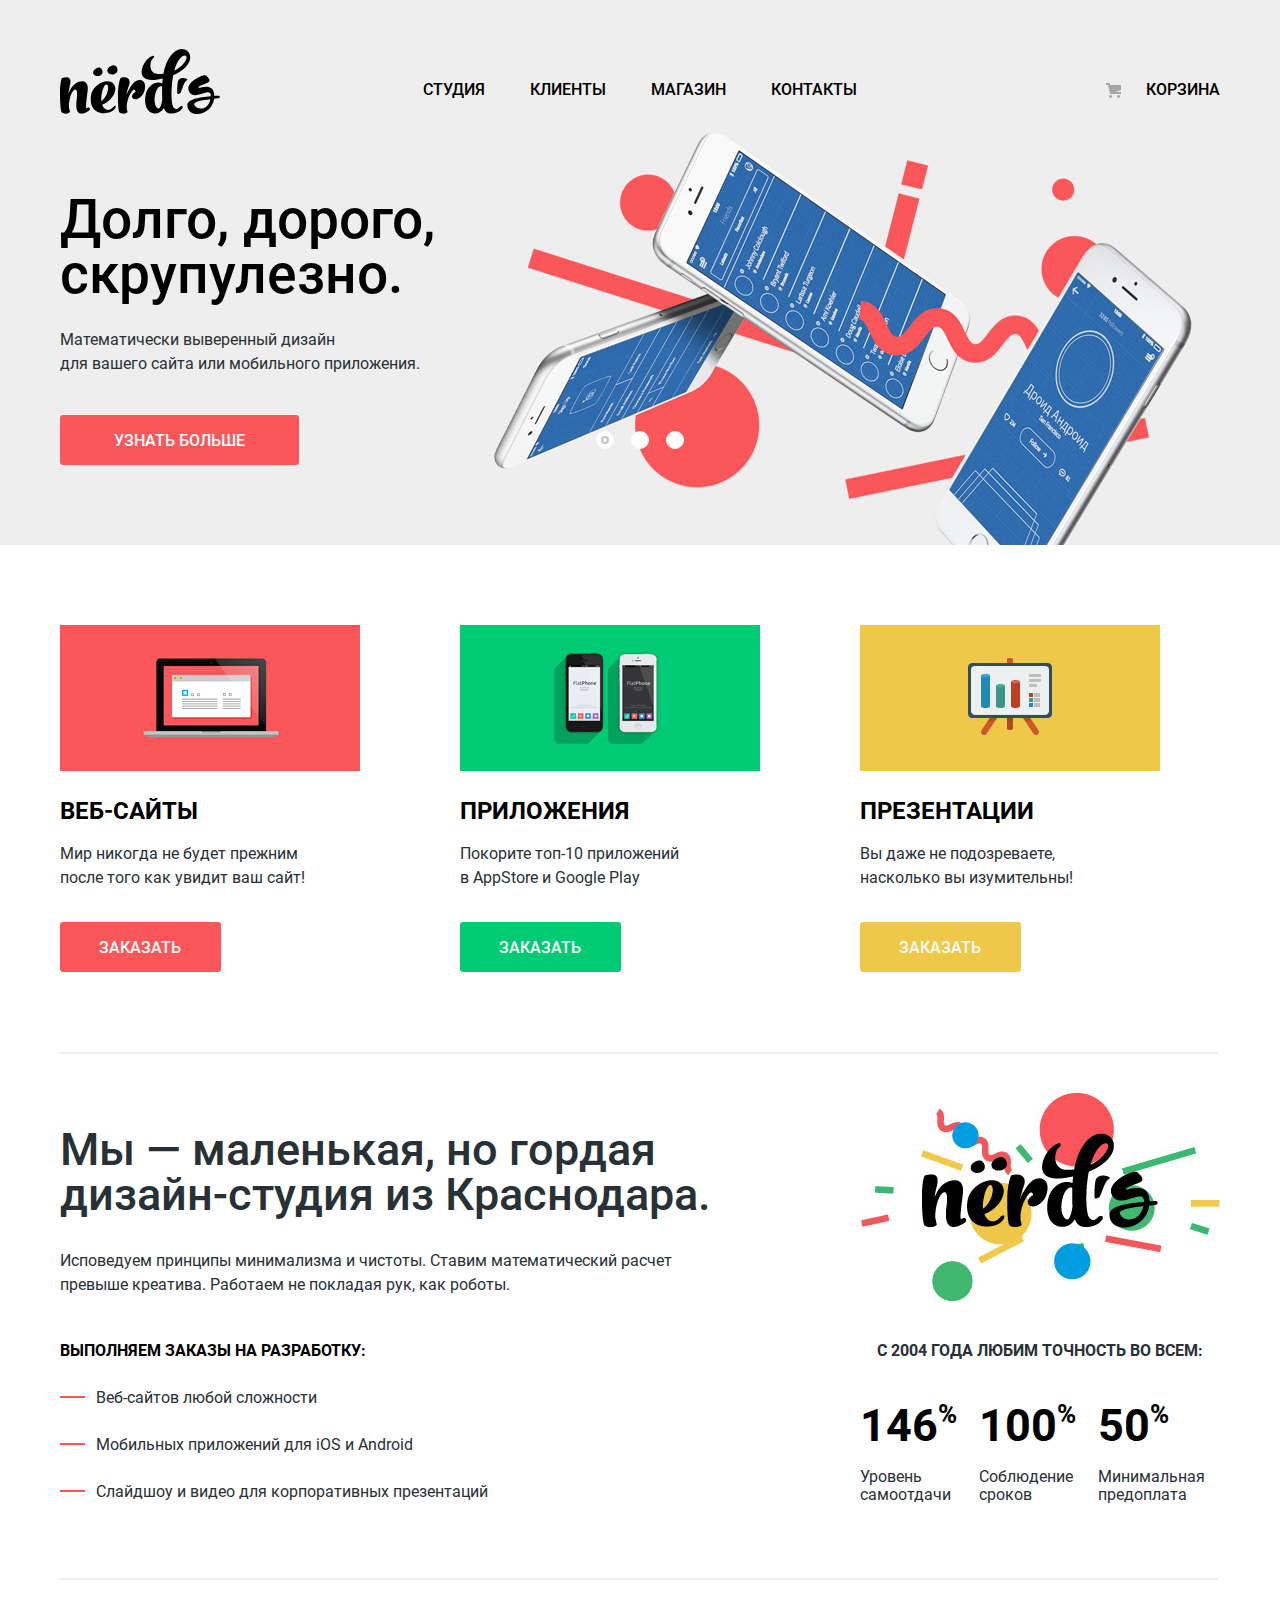
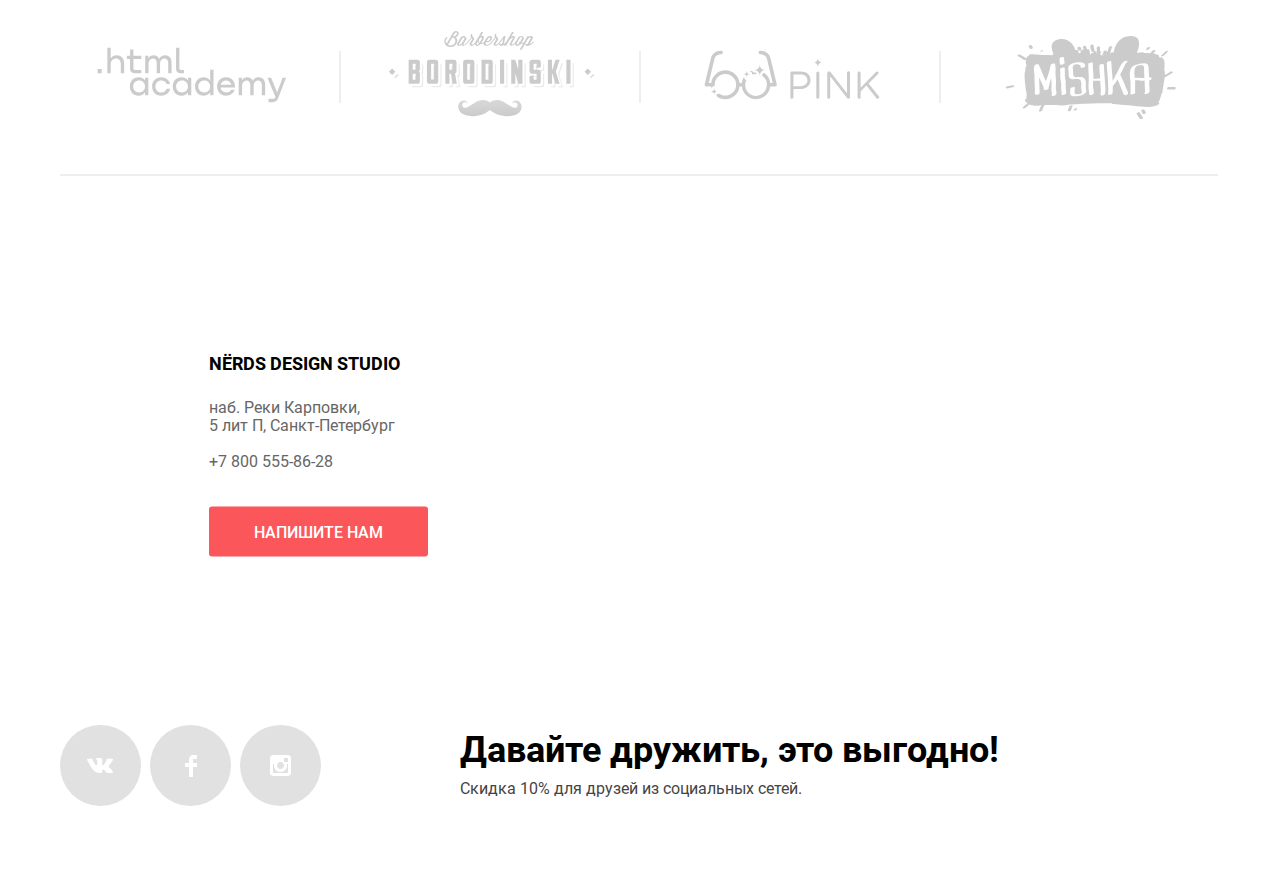
==== commit 3fcf6f2a: "Remove current from studio page and change links - Fix B11" ====
--- a/index.html
+++ b/index.html
@@ -8,8 +8,8 @@
     <link rel="apple-touch-icon" href="favicon/180.png">
     <link rel="manifest" href="manifest.webmanifest">
     <link href="css/normalize.css" rel="stylesheet">
-    <link href="css/style.min.css" rel="stylesheet">
-    <!-- <link href="css/style.css" rel="stylesheet"> -->
+    <!-- <link href="css/style.min.css" rel="stylesheet"> -->
+    <link href="css/style.css" rel="stylesheet">
     <!-- <link href="css/outline.css" rel="stylesheet"> -->
   </head>
 <body class="page-body">
@@ -21,7 +21,7 @@
         </a>
         <ul class="site-navigation">
           <li>
-            <a class="link site-navigation-link" aria-current="page">Студия</a>
+            <a class="link site-navigation-link" href="#nowhere">Студия</a>
           </li>
           <li>
             <a class="link site-navigation-link" href="#nowhere">Клиенты</a>
@@ -178,7 +178,7 @@
                 </p>
                 <p class="comment-input">
                   <label class="write_us-input_label write_us-input_label_textarea" for="comment-field">Текст письма:</label>
-                  <textarea class="write_us-textarea write_us-input_textarea" name="comment" id="comment-field" rows="4" placeholder="В свободной форме"></textarea>
+                  <textarea class="write_us-textarea write_us-input_textarea" name="comment" id="comment-field" rows="5" placeholder="В свободной форме"></textarea>
                 </p>
                 <button class="button button-modal" type="submit">Отправить</button>
               </form>
--- a/css/style.css
+++ b/css/style.css
@@ -191,7 +191,7 @@
 
 .advantages {
   background-color: var(--basic-light);
-  margin-bottom: 87px;
+  margin-bottom: 80px;
 }
 
 .advantages-list {
@@ -391,7 +391,7 @@
 .service-item_1::before {
   content: "";
   display: block;
-  background-image: url(../img/illustration-1.jpg);
+  background-image: url(../img/illustration-1.png);
   background-size: 300px 146px;
   width: 300px;
   height: 146px;
@@ -401,7 +401,7 @@
 .service-item_2::before {
   content: "";
   display: block;
-  background-image: url(../img/illustration-2.jpg);
+  background-image: url(../img/illustration-2.png);
   background-size: 300px 146px;
   width: 300px;
   height: 146px;
@@ -411,7 +411,7 @@
 .service-item_3::before {
   content: "";
   display: block;
-  background-image: url(../img/illustration-3.jpg);
+  background-image: url(../img/illustration-3.png);
   background-size: 300px 146px;
   width: 300px;
   height: 146px;
@@ -451,7 +451,7 @@
   margin: 0;
   padding: 0;
   margin-bottom: 32px;
-  padding-top: 66px;
+  padding-top: 73px;
 }
 
 .about-text {
@@ -494,11 +494,11 @@
 
 .about_stat {
   display: grid;
+  margin-top: 39px;
 }
 
 .about_img {
   order: -1;
-  margin-top: 32px;
   width: 360px;
   height: 208px;
 }
@@ -508,7 +508,7 @@
   line-height: 24px;
   padding: 0;
   margin: 0;
-  padding: 37px 0 31px 0;
+  padding: 38px 0 31px 0;
   text-align: center;
   display: flex;
   justify-content: center;
@@ -719,7 +719,9 @@
   grid-template-columns: repeat(2,360px);
   grid-template-rows: repeat(7, min-content);
   column-gap: 40px;
-  row-gap: 9px;
+  row-gap: 3px;
+  margin-left: 1px;
+  margin-top: 3px;
 }
 
 .write_us-title {
@@ -727,6 +729,9 @@
   font-size: 45px;
   line-height: 53px;
   font-weight: 700;
+  margin: 0;
+  padding: 0;
+  margin-bottom: 33px;
 }
 
 .write_us label {
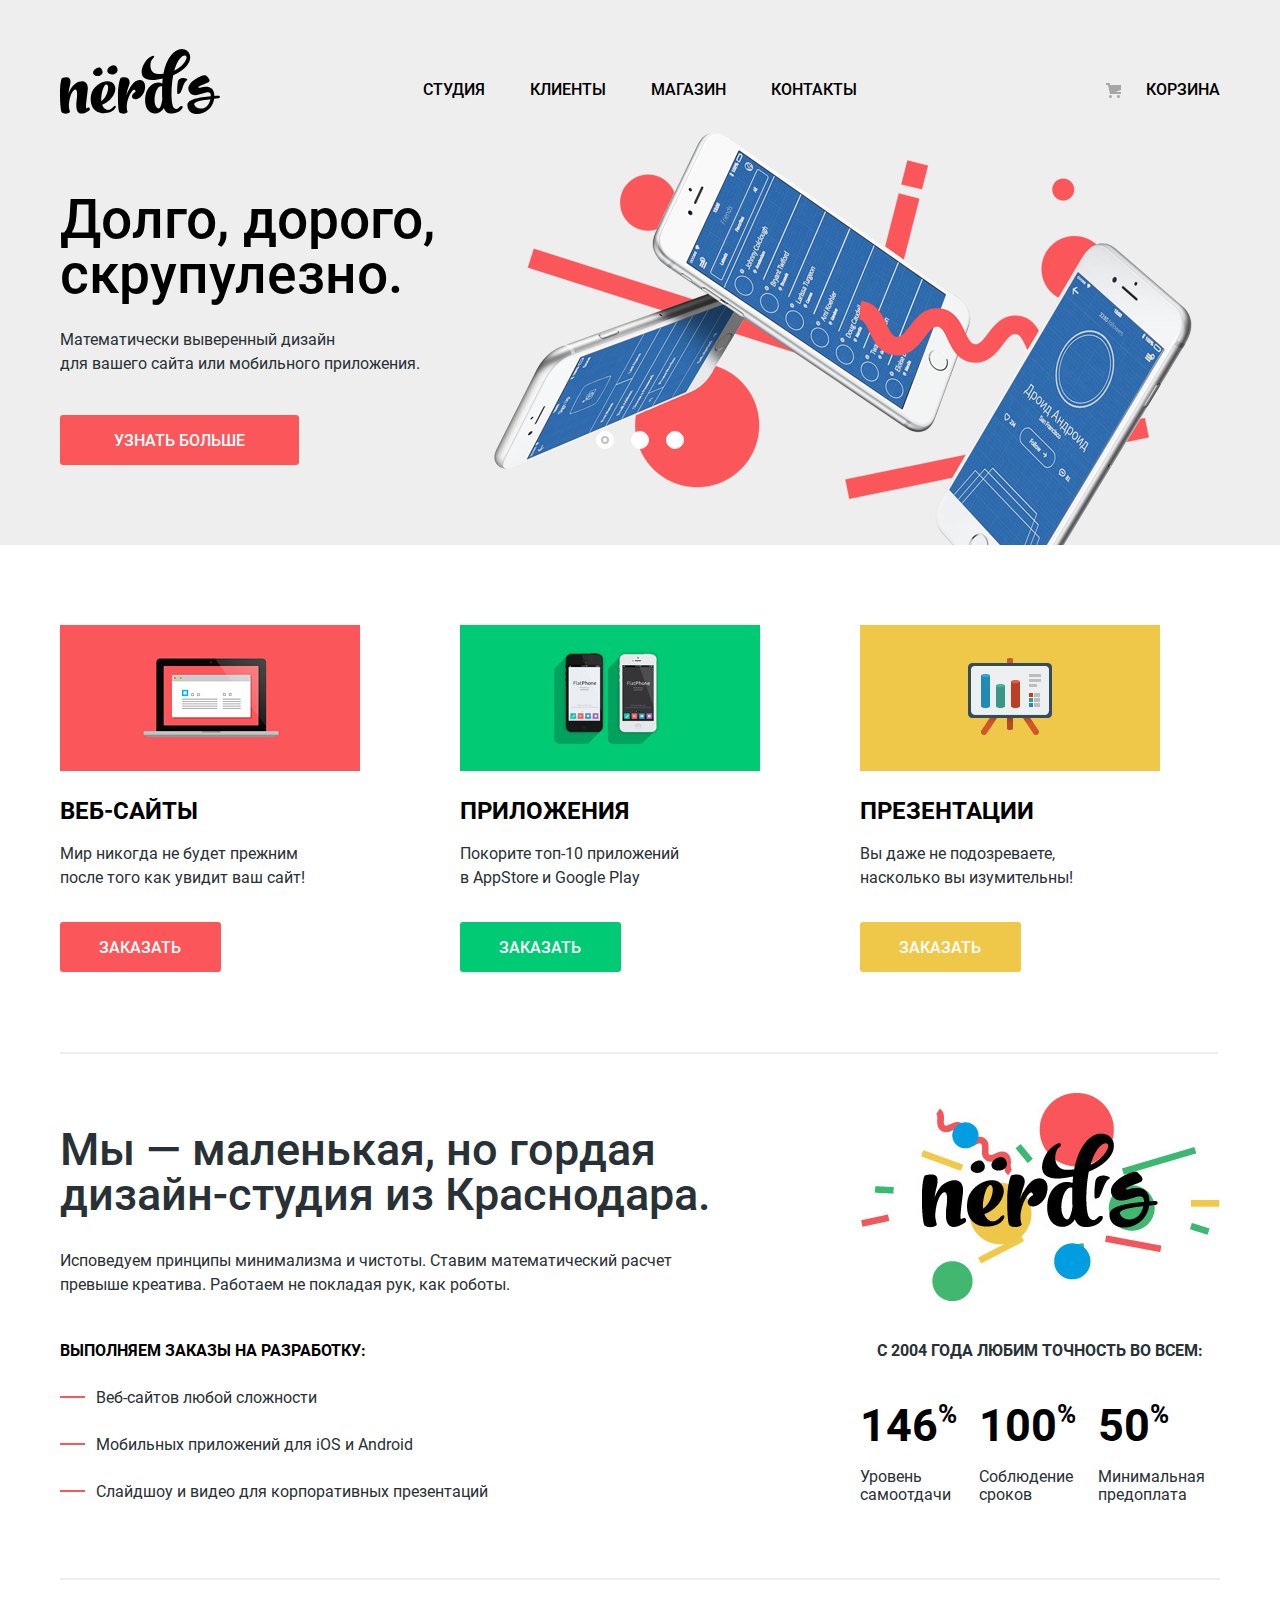
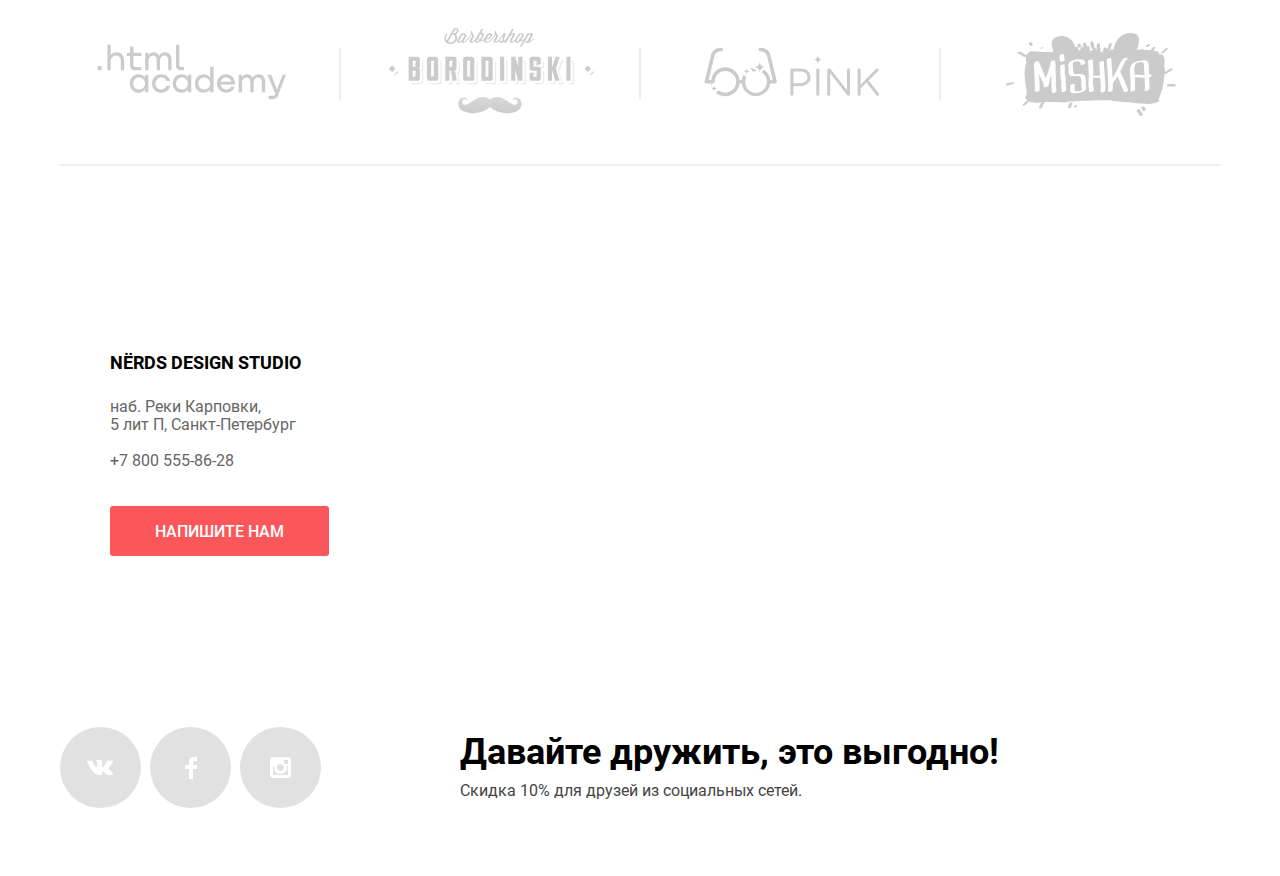
==== commit 7cce32af: "Upd minified css" ====
--- a/index.html
+++ b/index.html
@@ -8,9 +8,7 @@
     <link rel="apple-touch-icon" href="favicon/180.png">
     <link rel="manifest" href="manifest.webmanifest">
     <link href="css/normalize.css" rel="stylesheet">
-    <!-- <link href="css/style.min.css" rel="stylesheet"> -->
-    <link href="css/style.css" rel="stylesheet">
-    <!-- <link href="css/outline.css" rel="stylesheet"> -->
+    <link href="css/style.min.css" rel="stylesheet">
   </head>
 <body class="page-body">
   <header class="main-header">
--- a/css/style.min.css
+++ b/css/style.min.css
@@ -1 +1 @@
-@keyframes bounce{0%{transform:translateY(-2000px)}70%{transform:translateY(30px)}90%{transform:translateY(-10px)}to{transform:translateY(0)}}@keyframes shake{0%,to{transform:translateX(0)}10%,30%,50%,70%,90%{transform:translateX(-10px)}20%,40%,60%,80%{transform:translateX(10px)}}@font-face{font-family:"Roboto";font-weight:400;font-style:normal;font-display:swap;src:url(../fonts/roboto.woff2) format("woff2"),url(../fonts/roboto.woff) format("woff")}@font-face{font-family:"Roboto";font-weight:500;font-style:normal;font-display:swap;src:url(../fonts/robotomedium.woff2) format("woff2"),url(../fonts/robotomedium.woff) format("woff")}@font-face{font-family:"Roboto";font-weight:700;font-style:normal;font-display:swap;src:url(../fonts/robotobold.woff2) format("woff2"),url(../fonts/robotobold.woff) format("woff")}:root{--basic-black:#000000;--basic-black-opacity-30:rgba(0, 0, 0, 0.3);--basic-white:#ffffff;--basic-light:#eeeeee;--basic-icon:#a6a6a6;--basic-text:#283136;--basic-text-opacity-30:rgba(40, 49, 54, 0.3);--special-text:#444444;--special-text-opacity-50:rgba(4, 4, 4, 0.5);--border-modal:#d7dcde;--checkbox:#4d4d4d;--filter-special:#ababab;--border-modal-hover:#b4b9bb;--address-text:#666666;--button:#fb565a;--button-hover:#e74246;--button-active:#d7373b;--button-text-active:rgba(255, 255, 255, 0.3);--button-shadow:rgba(0, 1, 1, 0.1);--button-center:#00ca74;--button-center-hover:#00bc6c;--button-center-active:#00aa62;--button-right:#efc849;--button-right-hover:#eab534;--button-right-active:#e5a722;--button-filter-hover:#dfdfdf;--button-filter-active:#d5d5d5;--border-button-numbers:#dbdbdb;--range-control-shadow:#cfcfcf;--sorting-item:rgba(166, 166, 166, 0.2);--sorting-item-active:#231f20;--catalog-item-background:#f2f2f2;--social-button:#e1e1e1;--social-button-hover:#e74246;--social-button-active:#d7373b}.page-body,img{margin:0;padding:0}.page-body{min-width:1160px;font-family:"Roboto","Arial",sans-serif;font-size:16px;line-height:24px;font-weight:400;color:var(--basic-text);min-height:100%;display:grid;grid-template-rows:min-content 1fr min-content}img{max-width:100%;height:auto}.link{text-decoration:none}.visually-hidden{position:absolute;width:1px;height:1px;margin:-1px;border:0;padding:0;white-space:nowrap;clip-path:inset(100%);clip:rect(0 0 0 0);overflow:hidden}.page{height:100%}.container{width:1160px;margin:0 auto}.background-for-section{background-color:var(--basic-light)}.button{display:inline-block;font:inherit;font-weight:500;font-size:16px;line-height:18px;text-align:center;color:var(--basic-white);vertical-align:middle;text-transform:uppercase;background-color:var(--button);border:0;padding:17px 40px 15px 39px;border-radius:3px}.button:hover{background-color:var(--button-hover)}.button:active{color:var(--button-text-active);background-color:var(--button-active);box-shadow:inset 0 3px 0 var(--button-shadow)}.button-center{background-color:var(--button-center)}.button-center:hover{background-color:var(--button-center-hover)}.button-center:active{background-color:var(--button-center-active)}.button-right{background-color:var(--button-right)}.button-right:hover{background-color:var(--button-right-hover)}.button-right:active{background-color:var(--button-right-active)}.advantages,.main-header{background-color:var(--basic-light)}.main-header{z-index:0}.advantages{margin-bottom:87px}.advantages-list{position:relative}.advantage-item_slide{display:none}.advantage-item_slide_current{display:block}.slider-controls{display:flex;width:88px;height:18px;position:absolute;margin-top:317px;left:50%;transform:translateX(-50%);justify-content:space-between;z-index:20}.slider-button{border-radius:50%;border:1px solid var(--basic-white);background-color:var(--basic-white);background-position:center;background-repeat:no-repeat;width:18px;height:18px}.slider-button_current{background-image:url(../img/icons/slider-current.svg)}.main-navigation{font-weight:500;text-transform:uppercase;margin-top:53px;display:grid;grid-template-columns:max-content 1fr min-content}.main-header-logo{margin-top:-5px;margin-right:180px}.site-navigation{display:flex;flex-wrap:wrap;list-style:none;padding:0;margin:0}.site-navigation-link{display:block;padding:25px 22px 25px 23px;color:var(--basic-black)}.site-navigation-link[aria-current=page]{text-decoration:underline var(--button);text-underline-offset:22px;text-decoration-thickness:2px;pointer-events:none}.cart{display:flex;flex-wrap:wrap}.cart-link::before,.services::after{content:"";width:15px;height:15px;background-image:url(/img/icons/cart-icon.svg);background-repeat:no-repeat;background-position:0 0}.cart-link{display:flex;gap:25px;align-items:center;padding:25px 0 25px 20px;color:var(--basic-black)}.cart-link:hover,.site-navigation-link:hover{color:var(--button)}.cart-link:active,.site-navigation-link:active{color:var(--basic-black-opacity-30)}.advantages-list{list-style:none;padding:0;margin:0}.advantage-item{min-height:431px;background-repeat:no-repeat;background-size:760px 431px;background-position:right top}.advantage-item_1{background-image:url(../img/nerds-index-slide1.png)}.advantage-item_2{background-image:url(../img/nerds-index-slide2.png)}.advantage-item_3{background-image:url(../img/nerds-index-slide3.png)}.slogan{color:var(--basic-black);font-size:55px;line-height:55px;font-weight:500;width:538px;height:111px;padding:78px 0 0;margin:-13px 0 25px}.button-slogan{padding:17px 54px 15px}.slogan-add{width:416px;height:49px;margin-bottom:38px}.services{display:grid;grid-row-gap:80px}.services::after{width:1158px;height:2px;background-image:url(../img/icons/horisontal-line.svg)}.services-list{list-style:none;display:grid;grid-template-columns:repeat(3,300px);grid-gap:100px;padding:0;margin:0}.service-item{min-height:347px;background-repeat:no-repeat;background-size:300px 146px;background-position:top}.service-item_1::before,.service-item_2::before,.service-item_3::before{content:"";display:block;background-image:url(../img/illustration-1.jpg);background-size:300px 146px;width:300px;height:146px;margin-bottom:25px}.service-item_2::before,.service-item_3::before{background-image:url(../img/illustration-2.jpg)}.service-item_3::before{background-image:url(../img/illustration-3.jpg)}.service-list_header{color:var(--basic-black);font-size:24px;line-height:30px;font-weight:700;text-transform:uppercase;padding:0;margin:0 0 16px}.service-list_text{padding:0;margin:0 0 32px}.about{display:grid;grid-template-columns:2fr 360px;column-gap:149px;margin-bottom:74px}.about-title{font-size:45px;line-height:45px;font-weight:500;margin:0 0 32px;padding:66px 0 0}.about-text{padding:0;margin:0 0 42px}.about_header{color:var(--basic-black);font-weight:700;text-transform:uppercase;font-size:16px;line-height:24px;padding:0;margin:0 0 23px}.orders-list{list-style:none;margin:0;padding:0}.orders-item:not(:last-child){margin-bottom:23px}.orders-item::before{content:"";display:inline-block;vertical-align:middle;width:25px;height:2px;background:var(--button);margin-right:11px;margin-bottom:4px}.about_stat{display:grid}.about_img{order:-1;margin-top:32px;width:360px;height:208px}.about_stat_header{font-size:16px;line-height:24px;margin:0;padding:37px 0 31px;text-align:center;display:flex;justify-content:center;flex-direction:column;text-transform:uppercase}.about-term{font-size:16px;line-height:18px}.about-definition{margin:0;padding:0;grid-row:1/-1}.about-list{display:grid;grid-template-columns:1fr 1fr;grid-row-gap:10px;grid-column-gap:22px;padding:0;margin:0}.about-list_number,.about-list_percent{color:var(--basic-black);font-size:45px;line-height:64px;font-weight:700}.about-list_percent{font-size:26px;line-height:40px;vertical-align:top}.clients{min-height:184px;margin-bottom:66px}.clients-list{list-style:none;text-align:center;height:100%;display:grid;grid-template-columns:repeat(4,260px);grid-row-gap:46px;grid-column-gap:40px;padding:0;margin:auto}.clients-list::after,.clients-list::before{grid-area:1/1/2/5;width:1158px;height:2px;content:"";background-image:url(../img/icons/horisontal-line.svg);background-repeat:no-repeat;background-position:0 0}.clients-list::after{grid-area:3/1/4/5;background-repeat:repeat (3,1 0)}.client-item{display:grid;place-items:center;align-items:center;position:relative}.client-item_link{opacity:.2}.client-item_link:hover{opacity:1}.client-item_link:active{opacity:.1}.client-item::after{position:absolute;opacity:1;width:2px;height:52px;content:"";background-image:url(../img/icons/vertical-line.svg);background-repeat:no-repeat;background-position:0 0;left:279px}.client-item:last-child::after{display:none}.contacts{grid-column:1/-1;position:relative}.map{position:absolute;left:50%;top:50%;transform:translate(-50%,-50%);z-index:-1}.map-iframe{width:100%;height:415px}.contacts_small-block{background-color:var(--basic-white);display:flex;flex-wrap:wrap;flex-direction:column;width:219px;height:208px;position:absolute;left:25%;top:50%;transform:translate(-50%,-50%);padding:49px 50px 50px 47px;z-index:2}.contacts-title{color:var(--basic-black);font-size:18px;line-height:30px;font-weight:800;padding:0;margin:0 0 20px}.address{color:var(--address-text);padding:0;font-size:16px;line-height:18px;margin:0 0 15px}.contacts-phone{color:var(--address-text);margin-bottom:33px}.modal-container{margin-left:100px;margin-right:100px;margin-top:65px}.write_us{width:960px;height:590px;position:fixed;margin:auto;top:0;right:0;bottom:0;left:0;background-color:var(--basic-white);box-shadow:0 20px 40px rgba(0,0,0,.4);display:none;z-index:10}.write_us-show{display:block;animation:bounce .6s}.write_us-error{animation:shake .6s}.write_us-form{display:grid;grid-template-columns:repeat(2,360px);grid-template-rows:repeat(7,min-content);column-gap:40px;row-gap:9px}.write_us-title{font-size:45px;line-height:53px}.write_us label,.write_us-title{color:var(--basic-black);font-weight:700}.write_us-input,.write_us-textarea{color:var(--special-text-opacity-50);background-color:var(--basic-white);font:inherit;font-size:16px;line-height:18px;border:2px solid var(--border-modal);border-radius:3px;padding:16px 14px 16px 16px}.write_us-input:hover,.write_us-textarea:hover{border-color:var(--border-modal-hover)}.write_us-input:focus,.write_us-textarea:focus{outline:0;color:var(--special-text);border-color:var(--basic-black)}.write_us-input:invalid,.write_us-textarea:invalid{outline:0;color:var(--button-hover);border-color:var(--button-hover)}.write_us-input_label_name{grid-area:1/1/2/2}.write_us-input_name{grid-area:2/1/3/2;margin-bottom:25px}.name-input{padding:0;margin:0;display:contents}.write_us-input_label_email{grid-area:1/2/2/3}.write_us-input_email{grid-area:2/2/3/3;margin-bottom:25px}.email-input{padding:0;margin:0;display:contents}.write_us-input_label_textarea{grid-area:3/1/4/3}.write_us-input_textarea{grid-area:4/1/5/3;margin-bottom:38px}.comment-input{padding:0;margin:0;display:contents}.button-modal{width:259px;grid-area:5/1/6/2}.modal-close{position:absolute;top:80px;right:90px;width:21px;height:21px;background-image:url(../img/icons/close-cross.svg);background-repeat:no-repeat;border:0;opacity:.3;background-color:var(--basic-white);cursor:pointer}.modal-close:hover{opacity:1}.modal-close:focus{opacity:1}.modal-close:active{opacity:.1}.main-footer{color:var(--special-text);font-size:16px;line-height:22px}.footer-title{color:var(--basic-black);font-size:36px;line-height:36px;font-weight:700;margin:0;padding:0 0 10px}.footer-text{margin:0}.container-footer{display:grid;grid-template-columns:1fr 2fr;column-gap:20px;margin-top:68px;margin-bottom:68px}.footer-social{margin-top:-7px}.social-list{list-style:none;padding:0;margin:0;display:flex;flex-wrap:wrap;column-gap:9px}.social-button{display:flex;align-items:center;justify-content:center;background-color:var(--social-button);width:81px;height:81px;border-radius:50%}.social-button:hover{background-color:var(--social-button-hover)}.social-button:active{background-color:var(--social-button-active);box-shadow:inset 0 3px 0 var(--button-shadow)}.social-button:active path{fill:var(--button-text-active)}.container-catalog{display:grid;grid-template-columns:260px 1fr;column-gap:140px;align-content:start;margin-bottom:60px}.page-title{color:var(--basic-black);font-size:55px;line-height:55px;font-weight:500;background-color:var(--basic-light);text-align:center;padding:66px 0 108px;margin:0 0 55px;grid-column:1/-1}.filter_legend{color:var(--basic-black);font-size:18px;line-height:30px;font-weight:700;text-transform:uppercase}.fieldset{border:0;margin:0;padding:0}.price_fieldset{margin-bottom:54px}.price_filter_legend{margin-bottom:48px}.layout_fieldset{margin-bottom:45px}.layout_filter_legend{margin-bottom:15px}.features_fieldset{margin-bottom:50px}.features_filter_legend{margin-bottom:16px}.range-filter{width:260px}.range-controls{position:relative;height:39px;margin-bottom:14px;padding-top:39px;padding-right:22px;padding-left:22px;background-color:var(--basic-light);border-radius:5px}.range-controls .scale{height:2px;background:var(--border-modal)}.range-controls .bar{width:70%;height:2px;background:var(--button-center)}.range-controls .toggle{position:absolute;top:31px;left:0;width:4px;height:4px;padding:0;border:8px solid var(--basic-white);background-color:var(--filter-special);border-radius:50%;box-shadow:0 2px 1px 0 var(--range-control-shadow);cursor:pointer}.range-controls .toggle-min{left:18px}.range-controls .toggle-max{left:160px}.range-from,.range-to{font-size:16px;line-height:22px;text-transform:uppercase}.price-controls{display:flex;justify-content:space-between}.price-controls input{width:60px;padding:10px;margin-left:10px;text-align:center;color:var(--basic-text);border:0;border-radius:5px;background:var(--basic-light);font-family:inherit;font-size:inherit}.price-controls input[type=number]:not(:hover):not(:focus){appearance:textfield}.filter-list{font-size:16px;line-height:20px;list-style:none;margin:0;padding:0}.filter-item{margin-bottom:14px}.filter-item:last-child{margin-bottom:0}.filter-checkbox{margin-bottom:16px}.filter-item label{display:flex;align-items:center;gap:11px;cursor:pointer;user-select:none}.filter-input-radio+label::before{content:"";width:25px;height:25px;background-image:url(../img/icons/radio-off.svg);background-repeat:no-repeat;background-position:0 0;opacity:.4}.filter-input-radio:checked+label::before{content:"";width:25px;height:25px;background-image:url(../img/icons/radio-on.svg);background-repeat:no-repeat;background-position:0 0;opacity:.4}.filter-input-checkbox+label::before{content:"";width:25px;height:23px;background-image:url(../img/icons/checkbox-off.svg);background-repeat:no-repeat;background-position:0 0;opacity:.4}.filter-input-checkbox:checked+label::before{content:"";width:25px;height:23px;background-image:url(../img/icons/checkbox-on.svg);background-repeat:no-repeat;background-position:0 0;opacity:.4}.filter-input-checkbox+label:hover::before,.filter-input-checkbox:checked+label:hover::before,.filter-input-radio+label:hover::before,.filter-input-radio:checked+label:hover::before{opacity:1}.filter-input-checkbox:disabled+label,.filter-input-radio:disabled+label{color:var(--basic-text-opacity-30)}.filter-input-checkbox:checked:disabled+label::before,.filter-input-checkbox:disabled+label::before,.filter-input-radio:checked:disabled+label::before,.filter-input-radio:disabled+label::before{opacity:.1}.sort{display:flex;justify-content:space-between;align-items:center;margin-bottom:48px}.sort-title{color:var(--basic-black);font-size:18px;line-height:30px;font-weight:700;text-transform:uppercase;padding:0;margin:0 229px 0 0}.sort-list{list-style:none;display:flex;justify-content:space-around;margin:0;padding:0;gap:20px}.sorting-item-link{display:block;padding:5px;color:var(--basic-black);font-size:14px;line-height:18px;text-transform:uppercase;opacity:.3}.sorting-item-link:hover{opacity:.6}.catalog-item:hover::before,.sorting-item-link:active{opacity:1}.sort-order{display:flex;justify-content:space-between;width:40px}.sorting-item-button path{fill:var(--sorting-item)}.sorting-item-button:hover path{fill:var(--basic-icon)}.sorting-item-button:active path,.sorting-item-button_active path{fill:var(--sorting-item-active)}.catalog-list{list-style:none;display:grid;padding:0;grid-template-columns:1fr 1fr;column-gap:40px;row-gap:30px;margin:0 0 54px}.catalog-item{width:360px;display:grid;grid-template-rows:repeat(3,min-content)}.catalog-item::before{content:"";width:360px;height:40px;background-image:url(../img/icons/browser.svg);opacity:.12}.catalog-item_title{font-size:18px;line-height:30px;font-weight:700;text-align:center;vertical-align:middle;text-transform:uppercase;padding:0;margin:0 0 12px}.catalog-item_title_link{color:var(--basic-black)}.catalog-item_title_link:hover{color:var(--button)}.catalog-item_title_link:active{color:var(--basic-black-opacity-30)}.catalog-item_text{color:var(--address-text);font-size:16px;line-height:18px;text-align:center;vertical-align:middle;padding:0;margin:0 0 32px}.catalog-item_img{grid-area:2/1/4/2;width:360px;height:580px;background-color:var(--catalog-item-background);border:1px solid rgba(0,0,0,.1);box-sizing:border-box;border-radius:0 0 5px 5px}.catalog-item_modal{grid-area:3/1/4/2;display:flex;flex-direction:column;align-items:center;background-color:var(--basic-light);min-height:161px;padding:26px 53px 44px 52px;border-radius:0 0 5px 5px;max-width:360px}.catalog-item:hover{filter:drop-shadow(0 6px 15px rgba(0,0,0,.25))}.catalog-item:hover .catalog-item_img{border:0}.catalog-item:focus-within .catalog-item_modal,.catalog-item:hover .catalog-item_modal{z-index:1}.pagintaion-list{list-style:none;display:flex;flex-wrap:wrap;gap:11px;margin:0;padding:0}.button-filter{color:var(--basic-black);background-color:var(--basic-light)}.button-filter:hover{background-color:var(--button-filter-hover)}.button-filter:active{color:var(--basic-black-opacity-30);background-color:var(--button-filter-active)}.button-form{padding:17px 89px 15px 88px}.button-catalog{display:flex;justify-content:center;width:56px;padding:17px 72px 15px}.button-catalog:active{color:var(--basic-white)}.button-numbers{padding:17px 20px 15px}.button-number_current{background-color:var(--basic-white);border:3px solid;border-radius:3px;border-color:var(--border-button-numbers);padding:14px 17px 12px;pointer-events:none}.button-next{padding:17px 77px 15px 78px}
+@keyframes bounce{0%{transform:translateY(-2000px)}70%{transform:translateY(30px)}90%{transform:translateY(-10px)}to{transform:translateY(0)}}@keyframes shake{0%,to{transform:translateX(0)}10%,30%,50%,70%,90%{transform:translateX(-10px)}20%,40%,60%,80%{transform:translateX(10px)}}@font-face{font-family:"Roboto";font-weight:400;font-style:normal;font-display:swap;src:url(../fonts/roboto.woff2) format("woff2"),url(../fonts/roboto.woff) format("woff")}@font-face{font-family:"Roboto";font-weight:500;font-style:normal;font-display:swap;src:url(../fonts/robotomedium.woff2) format("woff2"),url(../fonts/robotomedium.woff) format("woff")}@font-face{font-family:"Roboto";font-weight:700;font-style:normal;font-display:swap;src:url(../fonts/robotobold.woff2) format("woff2"),url(../fonts/robotobold.woff) format("woff")}:root{--basic-black:#000000;--basic-black-opacity-10:rgba(0, 0, 0, 0.1);--basic-black-opacity-30:rgba(0, 0, 0, 0.3);--basic-black-opacity-40:rgba(0, 0, 0, 0.4);--basic-white:#ffffff;--basic-light:#eeeeee;--basic-icon:#a6a6a6;--basic-text:#283136;--basic-text-opacity-30:rgba(40, 49, 54, 0.3);--special-text:#444444;--special-text-opacity-50:rgba(4, 4, 4, 0.5);--border-modal:#d7dcde;--checkbox:#4d4d4d;--filter-special:#ababab;--border-modal-hover:#b4b9bb;--address-text:#666666;--button:#fb565a;--button-hover:#e74246;--button-active:#d7373b;--button-text-active:rgba(255, 255, 255, 0.3);--button-shadow:rgba(0, 1, 1, 0.1);--button-center:#00ca74;--button-center-hover:#00bc6c;--button-center-active:#00aa62;--button-right:#efc849;--button-right-hover:#eab534;--button-right-active:#e5a722;--button-filter-hover:#dfdfdf;--button-filter-active:#d5d5d5;--border-button-numbers:#dbdbdb;--range-control-shadow:#cfcfcf;--sorting-item:rgba(166, 166, 166, 0.2);--sorting-item-active:#231f20;--catalog-item-background:#f2f2f2;--catalog-item-shadow:rgba(0, 0, 0, 0.25);--social-button:#e1e1e1;--social-button-hover:#e74246;--social-button-active:#d7373b}.page-body,img{margin:0;padding:0}.page-body{min-width:1160px;font-family:"Roboto","Arial",sans-serif;font-size:16px;line-height:24px;font-weight:400;color:var(--basic-text);min-height:100%;display:grid;grid-template-rows:min-content 1fr min-content}img{max-width:100%;height:auto}.link{text-decoration:none}.visually-hidden{position:absolute;width:1px;height:1px;margin:-1px;border:0;padding:0;white-space:nowrap;clip-path:inset(100%);clip:rect(0 0 0 0);overflow:hidden}.page{height:100%}.container{width:1160px;margin:0 auto}.background-for-section{background-color:var(--basic-light)}.button{display:inline-block;font:inherit;font-weight:500;font-size:16px;line-height:18px;text-align:center;color:var(--basic-white);vertical-align:middle;text-transform:uppercase;background-color:var(--button);border:0;padding:17px 40px 15px 39px;border-radius:3px}.button:hover{background-color:var(--button-hover)}.button:active{color:var(--button-text-active);background-color:var(--button-active);box-shadow:inset 0 3px 0 var(--button-shadow)}.button-center{background-color:var(--button-center)}.button-center:hover{background-color:var(--button-center-hover)}.button-center:active{background-color:var(--button-center-active)}.button-right{background-color:var(--button-right)}.button-right:hover{background-color:var(--button-right-hover)}.button-right:active{background-color:var(--button-right-active)}.advantages,.main-header{background-color:var(--basic-light)}.main-header{z-index:0}.advantages{margin-bottom:80px}.advantages-list{position:relative}.advantage-item_slide{display:none}.advantage-item_slide_current{display:block}.slider-controls{display:flex;width:88px;height:18px;position:absolute;margin-top:317px;left:50%;transform:translateX(-50%);justify-content:space-between;z-index:20}.slider-button{border-radius:50%;border:1px solid var(--basic-white);background-color:var(--basic-white);background-position:center;background-repeat:no-repeat;width:18px;height:18px}.slider-button_current{background-image:url(../img/icons/slider-current.svg)}.main-navigation{font-weight:500;text-transform:uppercase;margin-top:53px;display:grid;grid-template-columns:max-content 1fr min-content}.main-header-logo{margin-top:-5px;margin-right:180px}.site-navigation{display:flex;flex-wrap:wrap;list-style:none;padding:0;margin:0}.site-navigation-link{display:block;padding:25px 22px 25px 23px;color:var(--basic-black)}.site-navigation-link[aria-current=page]{text-decoration:underline var(--button);text-underline-offset:22px;text-decoration-thickness:2px;pointer-events:none}.cart{display:flex;flex-wrap:wrap}.cart-link::before,.services::after{content:"";width:15px;height:15px;background-image:url(/img/icons/cart-icon.svg);background-repeat:no-repeat;background-position:0 0}.cart-link{display:flex;gap:25px;align-items:center;padding:25px 0 25px 20px;color:var(--basic-black)}.cart-link:hover,.site-navigation-link:hover{color:var(--button)}.cart-link:active,.site-navigation-link:active{color:var(--basic-black-opacity-30)}.advantages-list{list-style:none;padding:0;margin:0}.advantage-item{min-height:431px;background-repeat:no-repeat;background-size:760px 431px;background-position:right top}.advantage-item_1{background-image:url(../img/nerds-index-slide1.png)}.advantage-item_2{background-image:url(../img/nerds-index-slide2.png)}.advantage-item_3{background-image:url(../img/nerds-index-slide3.png)}.slogan{color:var(--basic-black);font-size:55px;line-height:55px;font-weight:500;width:538px;height:111px;padding:78px 0 0;margin:-13px 0 25px}.button-slogan{padding:17px 54px 15px}.slogan-add{width:416px;height:49px;margin-bottom:38px}.services{display:grid;grid-row-gap:80px}.services::after{width:1158px;height:2px;background-image:url(../img/icons/horisontal-line.svg)}.services-list{list-style:none;display:grid;grid-template-columns:repeat(3,300px);grid-gap:100px;padding:0;margin:0}.service-item{min-height:347px;background-repeat:no-repeat;background-size:300px 146px;background-position:top}.service-item_1::before,.service-item_2::before,.service-item_3::before{content:"";display:block;background-image:url(../img/illustration-1.png);background-size:300px 146px;width:300px;height:146px;margin-bottom:25px}.service-item_2::before,.service-item_3::before{background-image:url(../img/illustration-2.png)}.service-item_3::before{background-image:url(../img/illustration-3.png)}.service-list_header{color:var(--basic-black);font-size:24px;line-height:30px;font-weight:700;text-transform:uppercase;padding:0;margin:0 0 16px}.service-list_text{padding:0;margin:0 0 32px}.about{display:grid;grid-template-columns:2fr 360px;column-gap:149px;margin-bottom:74px}.about-title{font-size:45px;line-height:45px;font-weight:500;margin:0 0 32px;padding:73px 0 0}.about-text{padding:0;margin:0 0 42px}.about_header{color:var(--basic-black);font-weight:700;text-transform:uppercase;font-size:16px;line-height:24px;padding:0;margin:0 0 23px}.orders-list{list-style:none;margin:0;padding:0}.orders-item:not(:last-child){margin-bottom:23px}.orders-item::before{content:"";display:inline-block;vertical-align:middle;width:25px;height:2px;background:var(--button);margin-right:11px;margin-bottom:4px}.about_stat{display:grid;margin-top:39px}.about_img{order:-1;width:360px;height:208px}.about_stat_header{font-size:16px;line-height:24px;margin:0;padding:38px 0 31px;text-align:center;display:flex;justify-content:center;flex-direction:column;text-transform:uppercase}.about-term{font-size:16px;line-height:18px}.about-definition{margin:0;padding:0;grid-row:1/-1}.about-list{display:grid;grid-template-columns:1fr 1fr;grid-row-gap:10px;grid-column-gap:22px;padding:0;margin:0}.about-list_number,.about-list_percent{color:var(--basic-black);font-size:45px;line-height:64px;font-weight:700}.about-list_percent{font-size:26px;line-height:40px;vertical-align:top}.clients{min-height:184px;margin-bottom:78px;border-top:2px solid var(--basic-light);border-bottom:2px solid var(--basic-light)}.clients-list{list-style:none;text-align:center;height:100%;display:grid;grid-template-columns:repeat(4,260px);grid-row-gap:41px;grid-column-gap:40px;padding:0;margin:43px 0 0}.client-item{display:grid;place-items:center;align-items:center;position:relative}.client-item_link{opacity:.2}.client-item_link:hover{opacity:1}.client-item_link:active{opacity:.1}.client-item::after{position:absolute;opacity:1;width:2px;height:52px;content:"";background-image:url(../img/icons/vertical-line.svg);background-repeat:no-repeat;background-position:0 0;left:279px}.client-item:nth-child(4n)::after{display:none}.contacts{grid-column:1/-1;position:relative}.map{position:absolute;left:50%;top:50%;transform:translate(-50%,-50%);z-index:-1}.map-iframe{width:100%;height:415px}.contacts_small-block{background-color:var(--basic-white);display:flex;flex-wrap:wrap;flex-direction:column;width:219px;height:208px;position:absolute;top:55px;padding:49px 50px 50px;z-index:2}.contacts-title{color:var(--basic-black);font-size:18px;line-height:30px;font-weight:800;padding:0;margin:0 0 20px}.address{color:var(--address-text);padding:0;font-size:16px;line-height:18px;margin:0 0 15px}.contacts-phone{color:var(--address-text);margin-bottom:33px}.modal-container{margin-left:100px;margin-right:100px;margin-top:65px}.write_us{width:960px;height:590px;position:fixed;margin:auto;top:0;right:0;bottom:0;left:0;background-color:var(--basic-white);box-shadow:0 20px 40px var(--basic-black-opacity-40);display:none;z-index:10}.write_us-show{display:block;animation:bounce .6s}.write_us-error{animation:shake .6s}.write_us-form{display:grid;grid-template-columns:repeat(2,360px);grid-template-rows:repeat(7,min-content);column-gap:40px;row-gap:5px;margin-left:1px;margin-top:3px}.write_us-title{font-size:45px;line-height:53px;padding:0;margin:0 0 33px}.write_us label,.write_us-title{color:var(--basic-black);font-weight:700}.write_us-input,.write_us-textarea{color:var(--special-text-opacity-50);background-color:var(--basic-white);font:inherit;font-size:16px;line-height:18px;border:2px solid var(--border-modal);border-radius:3px;padding:14px 14px 14px 16px}.write_us-input:hover,.write_us-textarea:hover{border-color:var(--border-modal-hover)}.write_us-input:focus,.write_us-textarea:focus{outline:0;color:var(--special-text);border-color:var(--basic-black)}.write_us-input:invalid,.write_us-textarea:invalid{outline:0;color:var(--button-hover);border-color:var(--button-hover)}.write_us-input_label_name{grid-area:1/1/2/2}.write_us-input_name{grid-area:2/1/3/2;margin-bottom:25px}.name-input{padding:0;margin:0;display:contents}.write_us-input_label_email{grid-area:1/2/2/3}.write_us-input_email{grid-area:2/2/3/3;margin-bottom:25px}.email-input{padding:0;margin:0;display:contents}.write_us-input_label_textarea{grid-area:3/1/4/3}.write_us-input_textarea{grid-area:4/1/5/3;margin-bottom:38px}.comment-input{padding:0;margin:0;display:contents}.button-modal{width:259px;grid-area:5/1/6/2}.modal-close{position:absolute;top:80px;right:90px;width:21px;height:21px;background-image:url(../img/icons/close-cross.svg);background-repeat:no-repeat;border:0;opacity:.3;background-color:var(--basic-white);cursor:pointer}.modal-close:hover{opacity:1}.modal-close:focus{opacity:1}.modal-close:active{opacity:.1}.main-footer{color:var(--special-text);font-size:16px;line-height:22px}.footer-title{color:var(--basic-black);font-size:36px;line-height:36px;font-weight:700;margin:0;padding:0 0 10px}.footer-text{margin:0}.container-footer{display:grid;grid-template-columns:1fr 2fr;column-gap:20px;margin-top:68px;margin-bottom:68px}.footer-social{margin-top:-7px}.social-list{list-style:none;padding:0;margin:0;display:flex;flex-wrap:wrap;column-gap:9px;row-gap:2px}.social-button{display:flex;align-items:center;justify-content:center;background-color:var(--social-button);width:81px;height:81px;border-radius:50%}.social-button:hover{background-color:var(--social-button-hover)}.social-button:active{background-color:var(--social-button-active);box-shadow:inset 0 3px 0 var(--button-shadow)}.social-button:active path{fill:var(--button-text-active)}.container-catalog{display:grid;grid-template-columns:260px 1fr;column-gap:140px;align-content:start;margin-bottom:60px}.page-title{color:var(--basic-black);font-size:55px;line-height:55px;font-weight:500;background-color:var(--basic-light);text-align:center;padding:66px 0 108px;margin:0 0 55px;grid-column:1/-1}.filter_legend{color:var(--basic-black);font-size:18px;line-height:30px;font-weight:700;text-transform:uppercase}.fieldset{border:0;margin:0;padding:0}.price_fieldset{margin-bottom:54px}.price_filter_legend{margin-bottom:48px}.layout_fieldset{margin-bottom:45px}.layout_filter_legend{margin-bottom:15px}.features_fieldset{margin-bottom:50px}.features_filter_legend{margin-bottom:16px}.range-filter{width:260px}.range-controls{position:relative;height:39px;margin-bottom:14px;padding-top:39px;padding-right:22px;padding-left:22px;background-color:var(--basic-light);border-radius:5px}.range-controls .scale{height:2px;background:var(--border-modal)}.range-controls .bar{width:70%;height:2px;background:var(--button-center)}.range-controls .toggle{position:absolute;top:31px;left:0;width:4px;height:4px;padding:0;border:8px solid var(--basic-white);background-color:var(--filter-special);border-radius:50%;box-shadow:0 2px 1px 0 var(--range-control-shadow);cursor:pointer}.range-controls .toggle-min{left:18px}.range-controls .toggle-max{left:160px}.range-from,.range-to{font-size:16px;line-height:22px;text-transform:uppercase}.price-controls{display:flex;justify-content:space-between}.price-controls input{width:60px;padding:10px;margin-left:10px;text-align:center;color:var(--basic-text);border:0;border-radius:5px;background:var(--basic-light);font-family:inherit;font-size:inherit}.price-controls input[type=number]{appearance:textfield}.price-controls input[type=number]::-webkit-inner-spin-button,.price-controls input[type=number]::-webkit-outer-spin-button{-webkit-appearance:none;margin:0}.filter-list{font-size:16px;line-height:20px;list-style:none;margin:0;padding:0}.filter-item{margin-bottom:14px}.filter-item:last-child{margin-bottom:0}.filter-checkbox{margin-bottom:16px}.filter-item label{display:flex;align-items:center;gap:11px;cursor:pointer;user-select:none}.filter-input-radio+label::before{content:"";width:25px;height:25px;background-image:url(../img/icons/radio-off.svg);background-repeat:no-repeat;background-position:0 0;opacity:.4}.filter-input-radio:checked+label::before{content:"";width:25px;height:25px;background-image:url(../img/icons/radio-on.svg);background-repeat:no-repeat;background-position:0 0;opacity:.4}.filter-input-checkbox+label::before{content:"";width:25px;height:23px;background-image:url(../img/icons/checkbox-off.svg);background-repeat:no-repeat;background-position:0 0;opacity:.4}.filter-input-checkbox:checked+label::before{content:"";width:25px;height:23px;background-image:url(../img/icons/checkbox-on.svg);background-repeat:no-repeat;background-position:0 0;opacity:.4}.filter-input-radio+label:hover::before,.filter-input-radio:checked+label:hover::before{opacity:1}.filter-input-radio:focus+label::before{opacity:1}.filter-input-checkbox+label:hover::before,.filter-input-checkbox:checked+label:hover::before{opacity:1}.filter-input-checkbox:focus+label::before{opacity:1}.filter-input-checkbox:disabled+label,.filter-input-radio:disabled+label{color:var(--basic-text-opacity-30)}.filter-input-checkbox:checked:disabled+label::before,.filter-input-checkbox:disabled+label::before,.filter-input-radio:checked:disabled+label::before,.filter-input-radio:disabled+label::before{opacity:.1}.sort{display:grid;grid-template-columns:360px 1fr min-content;column-gap:34px;align-items:center;margin-bottom:48px}.sort-title{color:var(--basic-black);font-size:18px;line-height:30px;font-weight:700;text-transform:uppercase;margin:0;padding:0}.sort-list{list-style:none;display:flex;flex-wrap:wrap;margin:0;padding:0;gap:17px}.sorting-item-link{display:block;padding:5px;color:var(--basic-black);font-size:14px;line-height:18px;text-transform:uppercase;opacity:.3}.sorting-item-link:hover{opacity:.6}.catalog-item:hover::before,.sorting-item-link:active{opacity:1}.sort-order{display:flex;justify-content:space-between;gap:18px;width:40px}.sorting-item-button path{fill:var(--sorting-item)}.sorting-item-button:hover path{fill:var(--basic-icon)}.sorting-item-button:active path,.sorting-item-button_active path{fill:var(--sorting-item-active)}.catalog-list{list-style:none;display:grid;padding:0;grid-template-columns:1fr 1fr;column-gap:40px;row-gap:30px;margin:0 0 54px}.catalog-item{width:360px;display:grid;grid-template-rows:repeat(3,min-content)}.catalog-item::before{content:"";width:360px;height:40px;background-image:url(../img/icons/browser.svg);opacity:.12}.catalog-item_title{font-size:18px;line-height:30px;font-weight:700;text-align:center;vertical-align:middle;text-transform:uppercase;padding:0;margin:0 0 12px}.catalog-item_title_link{color:var(--basic-black)}.catalog-item_title_link:hover{color:var(--button)}.catalog-item_title_link:active{color:var(--basic-black-opacity-30)}.catalog-item_text{color:var(--address-text);font-size:16px;line-height:18px;text-align:center;vertical-align:middle;padding:0;margin:0 0 32px}.catalog-item_img{grid-area:2/1/4/2;width:360px;height:580px;background-color:var(--catalog-item-background);border:1px solid var(--basic-black-opacity-10);box-sizing:border-box;border-radius:0 0 5px 5px}.catalog-item_modal{grid-area:3/1/4/2;display:flex;flex-direction:column;align-items:center;background-color:var(--basic-light);min-height:161px;padding:26px 53px 44px 52px;border-radius:0 0 5px 5px;max-width:360px}.catalog-item:hover{filter:drop-shadow(0 6px 15px var(--catalog-item-shadow))}.catalog-item:hover .catalog-item_img{border:0}.catalog-item:focus-within .catalog-item_modal,.catalog-item:hover .catalog-item_modal{z-index:1}.pagintaion-list{list-style:none;display:flex;flex-wrap:wrap;gap:11px;margin:0;padding:0}.button-filter{color:var(--basic-black);background-color:var(--basic-light)}.button-filter:hover{background-color:var(--button-filter-hover)}.button-filter:active{color:var(--basic-black-opacity-30);background-color:var(--button-filter-active)}.button-form{padding:17px 89px 15px 88px}.button-catalog{display:flex;justify-content:center;width:56px;padding:17px 72px 15px}.button-catalog:active{color:var(--basic-white)}.button-numbers{padding:17px 20px 15px}.button-number_current{background-color:var(--basic-white);border:3px solid;border-radius:3px;border-color:var(--border-button-numbers);padding:14px 17px 12px;pointer-events:none}.button-next{padding:17px 77px 15px 78px}
